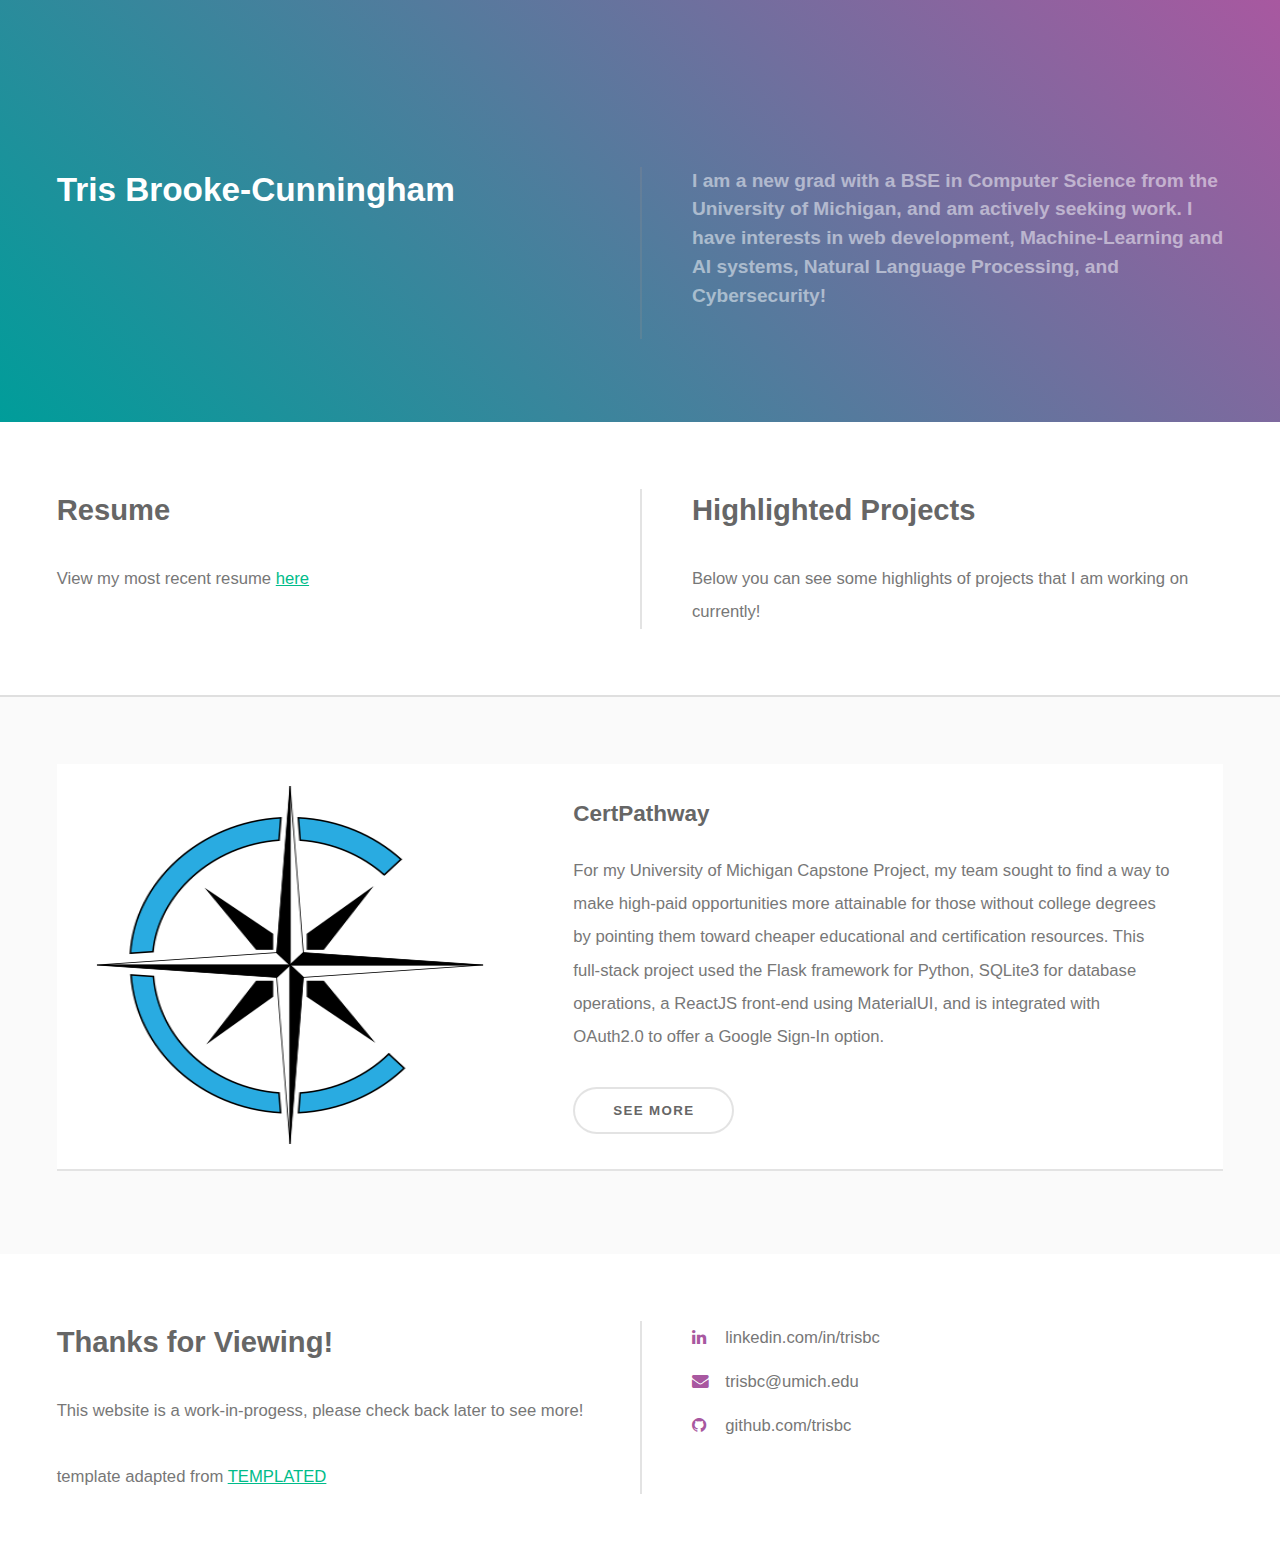
==== index.html @ d35f0a79 "CertPathway.html formatting" ====
<!DOCTYPE HTML>
<!--
	Prism by TEMPLATED
	templated.co @templatedco
	Released for free under the Creative Commons Attribution 3.0 license (templated.co/license)
--><html><head><title>Tris B-C</title><meta charset="utf-8"><meta name="robots" content="index, follow, max-image-preview:large, max-snippet:-1, max-video-preview:-1"><meta name="viewport" content="width=device-width, initial-scale=1"><!--[if lte IE 8]><script src="assets/js/ie/html5shiv.js"></script><![endif]--><link rel="stylesheet" href="assets/css/main.css"><!--[if lte IE 9]><link rel="stylesheet" href="assets/css/ie9.css" /><![endif]--></head><body>

		<!-- Banner -->
			<section id="banner">
				<div class="inner split">
					<section>
						<h2>Tris Brooke-Cunningham</h2>
					</section>
					<section>
						<p>
							I am a new grad with a BSE in Computer Science from the University of Michigan, and am actively seeking work. 
							I have interests in web development, Machine-Learning and AI systems, Natural Language Processing, and Cybersecurity!
						</p>
					</section>
				</div>
			</section><!-- One --><section id="one" class="wrapper">
				<div class="inner split">
					<section>
						<h2>Resume</h2>
						<p>
							View my most recent resume <a href="resume_trisbc.pdf" target="_blank">here</a> 
						</p>

					</section>
					<section>
						<h2>Highlighted Projects</h2>
						<p>
							Below you can see some highlights of projects that I am working on currently!
						</p>
					</section>
				</div>
			</section><section id="two" class="wrapper style2 alt"><div class="inner">
					<div class="spotlight">
						<div class="image">
							<img src="images/certpath_logo.png" alt="" width="432" height="360"></div>
						<div class="content">
							<h3>CertPathway</h3>
							<p>
								For my University of Michigan Capstone Project, my team sought to find a way to make high-paid opportunities more attainable 
								for those without college degrees by pointing them toward cheaper educational and certification resources. This full-stack project 
								used the Flask framework for Python, SQLite3 for database operations, a ReactJS front-end using MaterialUI, and is integrated with 
								OAuth2.0 to offer a Google Sign-In option. 
							</p>
							<ul class="actions"><li><a href="/CertPathway.html" class="button alt">See More</a></li>
							</ul></div>
					</div>
					<!--
					<div class="spotlight">
						<div class="image">
							<img src="images/pic02.jpg" alt="" width="432" height="360"></div>
						<div class="content">
							<h3>Magna consequat felis</h3>
							<p>Lorem ipsum nisl sed cursus magna et amet veroeros. Sed phasellus malesuada quis orci. Pellentesque eget consequat.</p>
							<ul class="actions"><li><a href="#" class="button alt">Details</a></li>
							</ul></div>
					</div>
					<div class="spotlight">
						<div class="image">
							<img src="images/pic03.jpg" alt="" width="432" height="360"></div>
						<div class="content">
							<h3>Vitae placerat adipiscing</h3>
							<p>Lorem ipsum nisl sed cursus magna et amet veroeros. Sed phasellus malesuada quis orci. Pellentesque eget consequat.</p>
							<ul class="actions"><li><a href="#" class="button alt">Details</a></li>
							</ul></div>
					</div>
					<ul class="actions special"><li><a href="#" class="button alt">See Project Gallery (WIP)</a></li>
					</ul></div>
					-->
			</section><!-- Contact --><section id="contact" class="wrapper"><div class="inner split">
					<section><h2>Thanks for Viewing!</h2>
						<p>This website is a work-in-progess, please check back later to see more!</p>
						<p>template adapted from <a href="https://templated.co/">TEMPLATED</a></p>
					</section><section><ul class="contact">
							<li class="fa-linkedin"><a href="https://www.linkedin.com/in/trisbc" target="_blank">linkedin.com/in/trisbc</a></li>
							<li class="fa-envelope"><a href="mailto:trisbc@umich.edu">trisbc@umich.edu</a></li>
							<li class="fa-github"><a href="https://www.github.com/trisbc" target="_blank">github.com/trisbc</a></li>

						</ul></section></div>
		</div>

		<!-- Scripts -->
			<script src="assets/js/jquery.min.js"></script><script src="assets/js/skel.min.js"></script><script src="assets/js/util.js"></script><!--[if lte IE 8]><script src="assets/js/ie/respond.min.js"></script><![endif]--><script src="assets/js/main.js"></script></body></html>
---- assets/css/main.css ----
@import url(font-awesome.min.css);

/*
	Prism by TEMPLATED
	templated.co @templatedco
	Released for free under the Creative Commons Attribution 3.0 license (templated.co/license)
*/

/* Reset */

	html, body, div, span, applet, object, iframe, h1, h2, h3, h4, h5, h6, p, blockquote, pre, a, abbr, acronym, address, big, cite, code, del, dfn, em, img, ins, kbd, q, s, samp, small, strike, strong, sub, sup, tt, var, b, u, i, center, dl, dt, dd, ol, ul, li, fieldset, form, label, legend, table, caption, tbody, tfoot, thead, tr, th, td, article, aside, canvas, details, embed, figure, figcaption, footer, header, hgroup, menu, nav, output, ruby, section, summary, time, mark, audio, video {
		margin: 0;
		padding: 0;
		border: 0;
		font-size: 100%;
		font: inherit;
		vertical-align: baseline;
	}
.image.fit img {
	width: 100%;
	height: auto;
}
	article, aside, details, figcaption, figure, footer, header, hgroup, menu, nav, section {
		display: block;
	}

	body {
		line-height: 1;
	}

	ol, ul {
		list-style: none;
	}

	blockquote, q {
		quotes: none;
	}

	blockquote:before, blockquote:after, q:before, q:after {
		content: '';
		content: none;
	}

	table {
		border-collapse: collapse;
		border-spacing: 0;
	}

	body {
		-webkit-text-size-adjust: none;
	}

/* Box Model */

	*, *:before, *:after {
		-moz-box-sizing: border-box;
		-webkit-box-sizing: border-box;
		box-sizing: border-box;
	}

/* Grid */

	.row {
		border-bottom: solid 1px transparent;
		-moz-box-sizing: border-box;
		-webkit-box-sizing: border-box;
		box-sizing: border-box;
	}

	.row > * {
		float: left;
		-moz-box-sizing: border-box;
		-webkit-box-sizing: border-box;
		box-sizing: border-box;
	}

	.row:after, .row:before {
		content: '';
		display: block;
		clear: both;
		height: 0;
	}

	.row.uniform > * > :first-child {
		margin-top: 0;
	}

	.row.uniform > * > :last-child {
		margin-bottom: 0;
	}

	.row.\30 \25 > * {
		padding: 0 0 0 0em;
	}

	.row.\30 \25 {
		margin: 0 0 -1px 0em;
	}

	.row.uniform.\30 \25 > * {
		padding: 0em 0 0 0em;
	}

	.row.uniform.\30 \25 {
		margin: 0em 0 -1px 0em;
	}

	.row > * {
		padding: 0 0 0 2em;
	}

	.row {
		margin: 0 0 -1px -2em;
	}

	.row.uniform > * {
		padding: 2em 0 0 2em;
	}

	.row.uniform {
		margin: -2em 0 -1px -2em;
	}

	.row.\32 00\25 > * {
		padding: 0 0 0 4em;
	}

	.row.\32 00\25 {
		margin: 0 0 -1px -4em;
	}

	.row.uniform.\32 00\25 > * {
		padding: 4em 0 0 4em;
	}

	.row.uniform.\32 00\25 {
		margin: -4em 0 -1px -4em;
	}

	.row.\31 50\25 > * {
		padding: 0 0 0 3em;
	}

	.row.\31 50\25 {
		margin: 0 0 -1px -3em;
	}

	.row.uniform.\31 50\25 > * {
		padding: 3em 0 0 3em;
	}

	.row.uniform.\31 50\25 {
		margin: -3em 0 -1px -3em;
	}

	.row.\35 0\25 > * {
		padding: 0 0 0 1em;
	}

	.row.\35 0\25 {
		margin: 0 0 -1px -1em;
	}

	.row.uniform.\35 0\25 > * {
		padding: 1em 0 0 1em;
	}

	.row.uniform.\35 0\25 {
		margin: -1em 0 -1px -1em;
	}

	.row.\32 5\25 > * {
		padding: 0 0 0 0.5em;
	}

	.row.\32 5\25 {
		margin: 0 0 -1px -0.5em;
	}

	.row.uniform.\32 5\25 > * {
		padding: 0.5em 0 0 0.5em;
	}

	.row.uniform.\32 5\25 {
		margin: -0.5em 0 -1px -0.5em;
	}

	.\31 2u, .\31 2u\24 {
		width: 100%;
		clear: none;
		margin-left: 0;
	}

	.\31 1u, .\31 1u\24 {
		width: 91.6666666667%;
		clear: none;
		margin-left: 0;
	}

	.\31 0u, .\31 0u\24 {
		width: 83.3333333333%;
		clear: none;
		margin-left: 0;
	}

	.\39 u, .\39 u\24 {
		width: 75%;
		clear: none;
		margin-left: 0;
	}

	.\38 u, .\38 u\24 {
		width: 66.6666666667%;
		clear: none;
		margin-left: 0;
	}

	.\37 u, .\37 u\24 {
		width: 58.3333333333%;
		clear: none;
		margin-left: 0;
	}

	.\36 u, .\36 u\24 {
		width: 50%;
		clear: none;
		margin-left: 0;
	}

	.\35 u, .\35 u\24 {
		width: 41.6666666667%;
		clear: none;
		margin-left: 0;
	}

	.\34 u, .\34 u\24 {
		width: 33.3333333333%;
		clear: none;
		margin-left: 0;
	}

	.\33 u, .\33 u\24 {
		width: 25%;
		clear: none;
		margin-left: 0;
	}

	.\32 u, .\32 u\24 {
		width: 16.6666666667%;
		clear: none;
		margin-left: 0;
	}

	.\31 u, .\31 u\24 {
		width: 8.3333333333%;
		clear: none;
		margin-left: 0;
	}

	.\31 2u\24 + *,
	.\31 1u\24 + *,
	.\31 0u\24 + *,
	.\39 u\24 + *,
	.\38 u\24 + *,
	.\37 u\24 + *,
	.\36 u\24 + *,
	.\35 u\24 + *,
	.\34 u\24 + *,
	.\33 u\24 + *,
	.\32 u\24 + *,
	.\31 u\24 + * {
		clear: left;
	}

	.\-11u {
		margin-left: 91.66667%;
	}

	.\-10u {
		margin-left: 83.33333%;
	}

	.\-9u {
		margin-left: 75%;
	}

	.\-8u {
		margin-left: 66.66667%;
	}

	.\-7u {
		margin-left: 58.33333%;
	}

	.\-6u {
		margin-left: 50%;
	}

	.\-5u {
		margin-left: 41.66667%;
	}

	.\-4u {
		margin-left: 33.33333%;
	}

	.\-3u {
		margin-left: 25%;
	}

	.\-2u {
		margin-left: 16.66667%;
	}

	.\-1u {
		margin-left: 8.33333%;
	}

	@media screen and (max-width: 1680px) {

		.row > * {
			padding: 0 0 0 2em;
		}

		.row {
			margin: 0 0 -1px -2em;
		}

		.row.uniform > * {
			padding: 2em 0 0 2em;
		}

		.row.uniform {
			margin: -2em 0 -1px -2em;
		}

		.row.\32 00\25 > * {
			padding: 0 0 0 4em;
		}

		.row.\32 00\25 {
			margin: 0 0 -1px -4em;
		}

		.row.uniform.\32 00\25 > * {
			padding: 4em 0 0 4em;
		}

		.row.uniform.\32 00\25 {
			margin: -4em 0 -1px -4em;
		}

		.row.\31 50\25 > * {
			padding: 0 0 0 3em;
		}

		.row.\31 50\25 {
			margin: 0 0 -1px -3em;
		}

		.row.uniform.\31 50\25 > * {
			padding: 3em 0 0 3em;
		}

		.row.uniform.\31 50\25 {
			margin: -3em 0 -1px -3em;
		}

		.row.\35 0\25 > * {
			padding: 0 0 0 1em;
		}

		.row.\35 0\25 {
			margin: 0 0 -1px -1em;
		}

		.row.uniform.\35 0\25 > * {
			padding: 1em 0 0 1em;
		}

		.row.uniform.\35 0\25 {
			margin: -1em 0 -1px -1em;
		}

		.row.\32 5\25 > * {
			padding: 0 0 0 0.5em;
		}

		.row.\32 5\25 {
			margin: 0 0 -1px -0.5em;
		}

		.row.uniform.\32 5\25 > * {
			padding: 0.5em 0 0 0.5em;
		}

		.row.uniform.\32 5\25 {
			margin: -0.5em 0 -1px -0.5em;
		}

		.\31 2u\28xlarge\29, .\31 2u\24\28xlarge\29 {
			width: 100%;
			clear: none;
			margin-left: 0;
		}

		.\31 1u\28xlarge\29, .\31 1u\24\28xlarge\29 {
			width: 91.6666666667%;
			clear: none;
			margin-left: 0;
		}

		.\31 0u\28xlarge\29, .\31 0u\24\28xlarge\29 {
			width: 83.3333333333%;
			clear: none;
			margin-left: 0;
		}

		.\39 u\28xlarge\29, .\39 u\24\28xlarge\29 {
			width: 75%;
			clear: none;
			margin-left: 0;
		}

		.\38 u\28xlarge\29, .\38 u\24\28xlarge\29 {
			width: 66.6666666667%;
			clear: none;
			margin-left: 0;
		}

		.\37 u\28xlarge\29, .\37 u\24\28xlarge\29 {
			width: 58.3333333333%;
			clear: none;
			margin-left: 0;
		}

		.\36 u\28xlarge\29, .\36 u\24\28xlarge\29 {
			width: 50%;
			clear: none;
			margin-left: 0;
		}

		.\35 u\28xlarge\29, .\35 u\24\28xlarge\29 {
			width: 41.6666666667%;
			clear: none;
			margin-left: 0;
		}

		.\34 u\28xlarge\29, .\34 u\24\28xlarge\29 {
			width: 33.3333333333%;
			clear: none;
			margin-left: 0;
		}

		.\33 u\28xlarge\29, .\33 u\24\28xlarge\29 {
			width: 25%;
			clear: none;
			margin-left: 0;
		}

		.\32 u\28xlarge\29, .\32 u\24\28xlarge\29 {
			width: 16.6666666667%;
			clear: none;
			margin-left: 0;
		}

		.\31 u\28xlarge\29, .\31 u\24\28xlarge\29 {
			width: 8.3333333333%;
			clear: none;
			margin-left: 0;
		}

		.\31 2u\24\28xlarge\29 + *,
		.\31 1u\24\28xlarge\29 + *,
		.\31 0u\24\28xlarge\29 + *,
		.\39 u\24\28xlarge\29 + *,
		.\38 u\24\28xlarge\29 + *,
		.\37 u\24\28xlarge\29 + *,
		.\36 u\24\28xlarge\29 + *,
		.\35 u\24\28xlarge\29 + *,
		.\34 u\24\28xlarge\29 + *,
		.\33 u\24\28xlarge\29 + *,
		.\32 u\24\28xlarge\29 + *,
		.\31 u\24\28xlarge\29 + * {
			clear: left;
		}

		.\-11u\28xlarge\29 {
			margin-left: 91.66667%;
		}

		.\-10u\28xlarge\29 {
			margin-left: 83.33333%;
		}

		.\-9u\28xlarge\29 {
			margin-left: 75%;
		}

		.\-8u\28xlarge\29 {
			margin-left: 66.66667%;
		}

		.\-7u\28xlarge\29 {
			margin-left: 58.33333%;
		}

		.\-6u\28xlarge\29 {
			margin-left: 50%;
		}

		.\-5u\28xlarge\29 {
			margin-left: 41.66667%;
		}

		.\-4u\28xlarge\29 {
			margin-left: 33.33333%;
		}

		.\-3u\28xlarge\29 {
			margin-left: 25%;
		}

		.\-2u\28xlarge\29 {
			margin-left: 16.66667%;
		}

		.\-1u\28xlarge\29 {
			margin-left: 8.33333%;
		}

	}

	@media screen and (max-width: 1366px) {

		.row > * {
			padding: 0 0 0 1.5em;
		}

		.row {
			margin: 0 0 -1px -1.5em;
		}

		.row.uniform > * {
			padding: 1.5em 0 0 1.5em;
		}

		.row.uniform {
			margin: -1.5em 0 -1px -1.5em;
		}

		.row.\32 00\25 > * {
			padding: 0 0 0 3em;
		}

		.row.\32 00\25 {
			margin: 0 0 -1px -3em;
		}

		.row.uniform.\32 00\25 > * {
			padding: 3em 0 0 3em;
		}

		.row.uniform.\32 00\25 {
			margin: -3em 0 -1px -3em;
		}

		.row.\31 50\25 > * {
			padding: 0 0 0 2.25em;
		}

		.row.\31 50\25 {
			margin: 0 0 -1px -2.25em;
		}

		.row.uniform.\31 50\25 > * {
			padding: 2.25em 0 0 2.25em;
		}

		.row.uniform.\31 50\25 {
			margin: -2.25em 0 -1px -2.25em;
		}

		.row.\35 0\25 > * {
			padding: 0 0 0 0.75em;
		}

		.row.\35 0\25 {
			margin: 0 0 -1px -0.75em;
		}

		.row.uniform.\35 0\25 > * {
			padding: 0.75em 0 0 0.75em;
		}

		.row.uniform.\35 0\25 {
			margin: -0.75em 0 -1px -0.75em;
		}

		.row.\32 5\25 > * {
			padding: 0 0 0 0.375em;
		}

		.row.\32 5\25 {
			margin: 0 0 -1px -0.375em;
		}

		.row.uniform.\32 5\25 > * {
			padding: 0.375em 0 0 0.375em;
		}

		.row.uniform.\32 5\25 {
			margin: -0.375em 0 -1px -0.375em;
		}

		.\31 2u\28large\29, .\31 2u\24\28large\29 {
			width: 100%;
			clear: none;
			margin-left: 0;
		}

		.\31 1u\28large\29, .\31 1u\24\28large\29 {
			width: 91.6666666667%;
			clear: none;
			margin-left: 0;
		}

		.\31 0u\28large\29, .\31 0u\24\28large\29 {
			width: 83.3333333333%;
			clear: none;
			margin-left: 0;
		}

		.\39 u\28large\29, .\39 u\24\28large\29 {
			width: 75%;
			clear: none;
			margin-left: 0;
		}

		.\38 u\28large\29, .\38 u\24\28large\29 {
			width: 66.6666666667%;
			clear: none;
			margin-left: 0;
		}

		.\37 u\28large\29, .\37 u\24\28large\29 {
			width: 58.3333333333%;
			clear: none;
			margin-left: 0;
		}

		.\36 u\28large\29, .\36 u\24\28large\29 {
			width: 50%;
			clear: none;
			margin-left: 0;
		}

		.\35 u\28large\29, .\35 u\24\28large\29 {
			width: 41.6666666667%;
			clear: none;
			margin-left: 0;
		}

		.\34 u\28large\29, .\34 u\24\28large\29 {
			width: 33.3333333333%;
			clear: none;
			margin-left: 0;
		}

		.\33 u\28large\29, .\33 u\24\28large\29 {
			width: 25%;
			clear: none;
			margin-left: 0;
		}

		.\32 u\28large\29, .\32 u\24\28large\29 {
			width: 16.6666666667%;
			clear: none;
			margin-left: 0;
		}

		.\31 u\28large\29, .\31 u\24\28large\29 {
			width: 8.3333333333%;
			clear: none;
			margin-left: 0;
		}

		.\31 2u\24\28large\29 + *,
		.\31 1u\24\28large\29 + *,
		.\31 0u\24\28large\29 + *,
		.\39 u\24\28large\29 + *,
		.\38 u\24\28large\29 + *,
		.\37 u\24\28large\29 + *,
		.\36 u\24\28large\29 + *,
		.\35 u\24\28large\29 + *,
		.\34 u\24\28large\29 + *,
		.\33 u\24\28large\29 + *,
		.\32 u\24\28large\29 + *,
		.\31 u\24\28large\29 + * {
			clear: left;
		}

		.\-11u\28large\29 {
			margin-left: 91.66667%;
		}

		.\-10u\28large\29 {
			margin-left: 83.33333%;
		}

		.\-9u\28large\29 {
			margin-left: 75%;
		}

		.\-8u\28large\29 {
			margin-left: 66.66667%;
		}

		.\-7u\28large\29 {
			margin-left: 58.33333%;
		}

		.\-6u\28large\29 {
			margin-left: 50%;
		}

		.\-5u\28large\29 {
			margin-left: 41.66667%;
		}

		.\-4u\28large\29 {
			margin-left: 33.33333%;
		}

		.\-3u\28large\29 {
			margin-left: 25%;
		}

		.\-2u\28large\29 {
			margin-left: 16.66667%;
		}

		.\-1u\28large\29 {
			margin-left: 8.33333%;
		}

	}

	@media screen and (max-width: 980px) {

		.row > * {
			padding: 0 0 0 1.5em;
		}

		.row {
			margin: 0 0 -1px -1.5em;
		}

		.row.uniform > * {
			padding: 1.5em 0 0 1.5em;
		}

		.row.uniform {
			margin: -1.5em 0 -1px -1.5em;
		}

		.row.\32 00\25 > * {
			padding: 0 0 0 3em;
		}

		.row.\32 00\25 {
			margin: 0 0 -1px -3em;
		}

		.row.uniform.\32 00\25 > * {
			padding: 3em 0 0 3em;
		}

		.row.uniform.\32 00\25 {
			margin: -3em 0 -1px -3em;
		}

		.row.\31 50\25 > * {
			padding: 0 0 0 2.25em;
		}

		.row.\31 50\25 {
			margin: 0 0 -1px -2.25em;
		}

		.row.uniform.\31 50\25 > * {
			padding: 2.25em 0 0 2.25em;
		}

		.row.uniform.\31 50\25 {
			margin: -2.25em 0 -1px -2.25em;
		}

		.row.\35 0\25 > * {
			padding: 0 0 0 0.75em;
		}

		.row.\35 0\25 {
			margin: 0 0 -1px -0.75em;
		}

		.row.uniform.\35 0\25 > * {
			padding: 0.75em 0 0 0.75em;
		}

		.row.uniform.\35 0\25 {
			margin: -0.75em 0 -1px -0.75em;
		}

		.row.\32 5\25 > * {
			padding: 0 0 0 0.375em;
		}

		.row.\32 5\25 {
			margin: 0 0 -1px -0.375em;
		}

		.row.uniform.\32 5\25 > * {
			padding: 0.375em 0 0 0.375em;
		}

		.row.uniform.\32 5\25 {
			margin: -0.375em 0 -1px -0.375em;
		}

		.\31 2u\28medium\29, .\31 2u\24\28medium\29 {
			width: 100%;
			clear: none;
			margin-left: 0;
		}

		.\31 1u\28medium\29, .\31 1u\24\28medium\29 {
			width: 91.6666666667%;
			clear: none;
			margin-left: 0;
		}

		.\31 0u\28medium\29, .\31 0u\24\28medium\29 {
			width: 83.3333333333%;
			clear: none;
			margin-left: 0;
		}

		.\39 u\28medium\29, .\39 u\24\28medium\29 {
			width: 75%;
			clear: none;
			margin-left: 0;
		}

		.\38 u\28medium\29, .\38 u\24\28medium\29 {
			width: 66.6666666667%;
			clear: none;
			margin-left: 0;
		}

		.\37 u\28medium\29, .\37 u\24\28medium\29 {
			width: 58.3333333333%;
			clear: none;
			margin-left: 0;
		}

		.\36 u\28medium\29, .\36 u\24\28medium\29 {
			width: 50%;
			clear: none;
			margin-left: 0;
		}

		.\35 u\28medium\29, .\35 u\24\28medium\29 {
			width: 41.6666666667%;
			clear: none;
			margin-left: 0;
		}

		.\34 u\28medium\29, .\34 u\24\28medium\29 {
			width: 33.3333333333%;
			clear: none;
			margin-left: 0;
		}

		.\33 u\28medium\29, .\33 u\24\28medium\29 {
			width: 25%;
			clear: none;
			margin-left: 0;
		}

		.\32 u\28medium\29, .\32 u\24\28medium\29 {
			width: 16.6666666667%;
			clear: none;
			margin-left: 0;
		}

		.\31 u\28medium\29, .\31 u\24\28medium\29 {
			width: 8.3333333333%;
			clear: none;
			margin-left: 0;
		}

		.\31 2u\24\28medium\29 + *,
		.\31 1u\24\28medium\29 + *,
		.\31 0u\24\28medium\29 + *,
		.\39 u\24\28medium\29 + *,
		.\38 u\24\28medium\29 + *,
		.\37 u\24\28medium\29 + *,
		.\36 u\24\28medium\29 + *,
		.\35 u\24\28medium\29 + *,
		.\34 u\24\28medium\29 + *,
		.\33 u\24\28medium\29 + *,
		.\32 u\24\28medium\29 + *,
		.\31 u\24\28medium\29 + * {
			clear: left;
		}

		.\-11u\28medium\29 {
			margin-left: 91.66667%;
		}

		.\-10u\28medium\29 {
			margin-left: 83.33333%;
		}

		.\-9u\28medium\29 {
			margin-left: 75%;
		}

		.\-8u\28medium\29 {
			margin-left: 66.66667%;
		}

		.\-7u\28medium\29 {
			margin-left: 58.33333%;
		}

		.\-6u\28medium\29 {
			margin-left: 50%;
		}

		.\-5u\28medium\29 {
			margin-left: 41.66667%;
		}

		.\-4u\28medium\29 {
			margin-left: 33.33333%;
		}

		.\-3u\28medium\29 {
			margin-left: 25%;
		}

		.\-2u\28medium\29 {
			margin-left: 16.66667%;
		}

		.\-1u\28medium\29 {
			margin-left: 8.33333%;
		}

	}

	@media screen and (max-width: 736px) {

		.row > * {
			padding: 0 0 0 1.25em;
		}

		.row {
			margin: 0 0 -1px -1.25em;
		}

		.row.uniform > * {
			padding: 1.25em 0 0 1.25em;
		}

		.row.uniform {
			margin: -1.25em 0 -1px -1.25em;
		}

		.row.\32 00\25 > * {
			padding: 0 0 0 2.5em;
		}

		.row.\32 00\25 {
			margin: 0 0 -1px -2.5em;
		}

		.row.uniform.\32 00\25 > * {
			padding: 2.5em 0 0 2.5em;
		}

		.row.uniform.\32 00\25 {
			margin: -2.5em 0 -1px -2.5em;
		}

		.row.\31 50\25 > * {
			padding: 0 0 0 1.875em;
		}

		.row.\31 50\25 {
			margin: 0 0 -1px -1.875em;
		}

		.row.uniform.\31 50\25 > * {
			padding: 1.875em 0 0 1.875em;
		}

		.row.uniform.\31 50\25 {
			margin: -1.875em 0 -1px -1.875em;
		}

		.row.\35 0\25 > * {
			padding: 0 0 0 0.625em;
		}

		.row.\35 0\25 {
			margin: 0 0 -1px -0.625em;
		}

		.row.uniform.\35 0\25 > * {
			padding: 0.625em 0 0 0.625em;
		}

		.row.uniform.\35 0\25 {
			margin: -0.625em 0 -1px -0.625em;
		}

		.row.\32 5\25 > * {
			padding: 0 0 0 0.3125em;
		}

		.row.\32 5\25 {
			margin: 0 0 -1px -0.3125em;
		}

		.row.uniform.\32 5\25 > * {
			padding: 0.3125em 0 0 0.3125em;
		}

		.row.uniform.\32 5\25 {
			margin: -0.3125em 0 -1px -0.3125em;
		}

		.\31 2u\28small\29, .\31 2u\24\28small\29 {
			width: 100%;
			clear: none;
			margin-left: 0;
		}

		.\31 1u\28small\29, .\31 1u\24\28small\29 {
			width: 91.6666666667%;
			clear: none;
			margin-left: 0;
		}

		.\31 0u\28small\29, .\31 0u\24\28small\29 {
			width: 83.3333333333%;
			clear: none;
			margin-left: 0;
		}

		.\39 u\28small\29, .\39 u\24\28small\29 {
			width: 75%;
			clear: none;
			margin-left: 0;
		}

		.\38 u\28small\29, .\38 u\24\28small\29 {
			width: 66.6666666667%;
			clear: none;
			margin-left: 0;
		}

		.\37 u\28small\29, .\37 u\24\28small\29 {
			width: 58.3333333333%;
			clear: none;
			margin-left: 0;
		}

		.\36 u\28small\29, .\36 u\24\28small\29 {
			width: 50%;
			clear: none;
			margin-left: 0;
		}

		.\35 u\28small\29, .\35 u\24\28small\29 {
			width: 41.6666666667%;
			clear: none;
			margin-left: 0;
		}

		.\34 u\28small\29, .\34 u\24\28small\29 {
			width: 33.3333333333%;
			clear: none;
			margin-left: 0;
		}

		.\33 u\28small\29, .\33 u\24\28small\29 {
			width: 25%;
			clear: none;
			margin-left: 0;
		}

		.\32 u\28small\29, .\32 u\24\28small\29 {
			width: 16.6666666667%;
			clear: none;
			margin-left: 0;
		}

		.\31 u\28small\29, .\31 u\24\28small\29 {
			width: 8.3333333333%;
			clear: none;
			margin-left: 0;
		}

		.\31 2u\24\28small\29 + *,
		.\31 1u\24\28small\29 + *,
		.\31 0u\24\28small\29 + *,
		.\39 u\24\28small\29 + *,
		.\38 u\24\28small\29 + *,
		.\37 u\24\28small\29 + *,
		.\36 u\24\28small\29 + *,
		.\35 u\24\28small\29 + *,
		.\34 u\24\28small\29 + *,
		.\33 u\24\28small\29 + *,
		.\32 u\24\28small\29 + *,
		.\31 u\24\28small\29 + * {
			clear: left;
		}

		.\-11u\28small\29 {
			margin-left: 91.66667%;
		}

		.\-10u\28small\29 {
			margin-left: 83.33333%;
		}

		.\-9u\28small\29 {
			margin-left: 75%;
		}

		.\-8u\28small\29 {
			margin-left: 66.66667%;
		}

		.\-7u\28small\29 {
			margin-left: 58.33333%;
		}

		.\-6u\28small\29 {
			margin-left: 50%;
		}

		.\-5u\28small\29 {
			margin-left: 41.66667%;
		}

		.\-4u\28small\29 {
			margin-left: 33.33333%;
		}

		.\-3u\28small\29 {
			margin-left: 25%;
		}

		.\-2u\28small\29 {
			margin-left: 16.66667%;
		}

		.\-1u\28small\29 {
			margin-left: 8.33333%;
		}

	}

	@media screen and (max-width: 480px) {

		.row > * {
			padding: 0 0 0 1.25em;
		}

		.row {
			margin: 0 0 -1px -1.25em;
		}

		.row.uniform > * {
			padding: 1.25em 0 0 1.25em;
		}

		.row.uniform {
			margin: -1.25em 0 -1px -1.25em;
		}

		.row.\32 00\25 > * {
			padding: 0 0 0 2.5em;
		}

		.row.\32 00\25 {
			margin: 0 0 -1px -2.5em;
		}

		.row.uniform.\32 00\25 > * {
			padding: 2.5em 0 0 2.5em;
		}

		.row.uniform.\32 00\25 {
			margin: -2.5em 0 -1px -2.5em;
		}

		.row.\31 50\25 > * {
			padding: 0 0 0 1.875em;
		}

		.row.\31 50\25 {
			margin: 0 0 -1px -1.875em;
		}

		.row.uniform.\31 50\25 > * {
			padding: 1.875em 0 0 1.875em;
		}

		.row.uniform.\31 50\25 {
			margin: -1.875em 0 -1px -1.875em;
		}

		.row.\35 0\25 > * {
			padding: 0 0 0 0.625em;
		}

		.row.\35 0\25 {
			margin: 0 0 -1px -0.625em;
		}

		.row.uniform.\35 0\25 > * {
			padding: 0.625em 0 0 0.625em;
		}

		.row.uniform.\35 0\25 {
			margin: -0.625em 0 -1px -0.625em;
		}

		.row.\32 5\25 > * {
			padding: 0 0 0 0.3125em;
		}

		.row.\32 5\25 {
			margin: 0 0 -1px -0.3125em;
		}

		.row.uniform.\32 5\25 > * {
			padding: 0.3125em 0 0 0.3125em;
		}

		.row.uniform.\32 5\25 {
			margin: -0.3125em 0 -1px -0.3125em;
		}

		.\31 2u\28xsmall\29, .\31 2u\24\28xsmall\29 {
			width: 100%;
			clear: none;
			margin-left: 0;
		}

		.\31 1u\28xsmall\29, .\31 1u\24\28xsmall\29 {
			width: 91.6666666667%;
			clear: none;
			margin-left: 0;
		}

		.\31 0u\28xsmall\29, .\31 0u\24\28xsmall\29 {
			width: 83.3333333333%;
			clear: none;
			margin-left: 0;
		}

		.\39 u\28xsmall\29, .\39 u\24\28xsmall\29 {
			width: 75%;
			clear: none;
			margin-left: 0;
		}

		.\38 u\28xsmall\29, .\38 u\24\28xsmall\29 {
			width: 66.6666666667%;
			clear: none;
			margin-left: 0;
		}

		.\37 u\28xsmall\29, .\37 u\24\28xsmall\29 {
			width: 58.3333333333%;
			clear: none;
			margin-left: 0;
		}

		.\36 u\28xsmall\29, .\36 u\24\28xsmall\29 {
			width: 50%;
			clear: none;
			margin-left: 0;
		}

		.\35 u\28xsmall\29, .\35 u\24\28xsmall\29 {
			width: 41.6666666667%;
			clear: none;
			margin-left: 0;
		}

		.\34 u\28xsmall\29, .\34 u\24\28xsmall\29 {
			width: 33.3333333333%;
			clear: none;
			margin-left: 0;
		}

		.\33 u\28xsmall\29, .\33 u\24\28xsmall\29 {
			width: 25%;
			clear: none;
			margin-left: 0;
		}

		.\32 u\28xsmall\29, .\32 u\24\28xsmall\29 {
			width: 16.6666666667%;
			clear: none;
			margin-left: 0;
		}

		.\31 u\28xsmall\29, .\31 u\24\28xsmall\29 {
			width: 8.3333333333%;
			clear: none;
			margin-left: 0;
		}

		.\31 2u\24\28xsmall\29 + *,
		.\31 1u\24\28xsmall\29 + *,
		.\31 0u\24\28xsmall\29 + *,
		.\39 u\24\28xsmall\29 + *,
		.\38 u\24\28xsmall\29 + *,
		.\37 u\24\28xsmall\29 + *,
		.\36 u\24\28xsmall\29 + *,
		.\35 u\24\28xsmall\29 + *,
		.\34 u\24\28xsmall\29 + *,
		.\33 u\24\28xsmall\29 + *,
		.\32 u\24\28xsmall\29 + *,
		.\31 u\24\28xsmall\29 + * {
			clear: left;
		}

		.\-11u\28xsmall\29 {
			margin-left: 91.66667%;
		}

		.\-10u\28xsmall\29 {
			margin-left: 83.33333%;
		}

		.\-9u\28xsmall\29 {
			margin-left: 75%;
		}

		.\-8u\28xsmall\29 {
			margin-left: 66.66667%;
		}

		.\-7u\28xsmall\29 {
			margin-left: 58.33333%;
		}

		.\-6u\28xsmall\29 {
			margin-left: 50%;
		}

		.\-5u\28xsmall\29 {
			margin-left: 41.66667%;
		}

		.\-4u\28xsmall\29 {
			margin-left: 33.33333%;
		}

		.\-3u\28xsmall\29 {
			margin-left: 25%;
		}

		.\-2u\28xsmall\29 {
			margin-left: 16.66667%;
		}

		.\-1u\28xsmall\29 {
			margin-left: 8.33333%;
		}

	}

/* Basic */

	@-ms-viewport {
		width: device-width;
	}

	body {
		-ms-overflow-style: scrollbar;
	}

	@media screen and (max-width: 480px) {

		html, body {
			min-width: 320px;
		}

	}

	body {
		background: #fff;
	}

		body.is-loading *, body.is-loading *:before, body.is-loading *:after {
			-moz-animation: none !important;
			-webkit-animation: none !important;
			-ms-animation: none !important;
			animation: none !important;
			-moz-transition: none !important;
			-webkit-transition: none !important;
			-ms-transition: none !important;
			transition: none !important;
		}

/* Type */

	body {
		background-color: #fff;
		color: #777;
	}

	body, input, select, textarea {
		font-family: Arial, Helvetica, sans-serif;
		font-size: 13pt;
		font-weight: normal;
		line-height: 2;
	}

		@media screen and (max-width: 1680px) {

			body, input, select, textarea {
				font-size: 13.5pt;
			}

		}

		@media screen and (max-width: 1366px) {

			body, input, select, textarea {
				font-size: 12.5pt;
			}

		}

		@media screen and (max-width: 980px) {

			body, input, select, textarea {
				font-size: 12pt;
			}

		}

		@media screen and (max-width: 736px) {

			body, input, select, textarea {
				font-size: 11.5pt;
			}

		}

		@media screen and (max-width: 480px) {

			body, input, select, textarea {
				font-size: 11.5pt;
			}

		}

	a {
		-moz-transition: color 0.2s ease;
		-webkit-transition: color 0.2s ease;
		-ms-transition: color 0.2s ease;
		transition: color 0.2s ease;
		text-decoration: underline;
	}

		a:hover {
			color: #00BC8A !important;
			text-decoration: none;
		}

	strong, b {
		font-weight: bold;
	}

	em, i {
		font-style: italic;
	}

	p {
		margin: 0 0 2em 0;
	}

	h1, h2, h3, h4, h5, h6 {
		font-weight: bold;
		line-height: 1.5;
		margin: 0 0 1em 0;
	}

		h1 a, h2 a, h3 a, h4 a, h5 a, h6 a {
			color: inherit;
			text-decoration: none;
		}

	h2 {
		font-size: 1.75em;
	}

	h3 {
		font-size: 1.35em;
	}

	h4 {
		font-size: 1.1em;
	}

	h5 {
		font-size: 0.9em;
	}

	h6 {
		font-size: 0.7em;
	}

	sub {
		font-size: 0.8em;
		position: relative;
		top: 0.5em;
	}

	sup {
		font-size: 0.8em;
		position: relative;
		top: -0.5em;
	}

	blockquote {
		border-left: solid 4px;
		font-style: italic;
		margin: 0 0 2em 0;
		padding: 0.5em 0 0.5em 2em;
	}

	code {
		border-radius: 0;
		border: solid 1px;
		font-family: "Courier New", monospace;
		font-size: 0.9em;
		margin: 0 0.25em;
		padding: 0.25em 0.65em;
	}

	pre {
		-webkit-overflow-scrolling: touch;
		font-family: "Courier New", monospace;
		font-size: 0.9em;
		margin: 0 0 2em 0;
	}

		pre code {
			display: block;
			line-height: 1.75;
			padding: 1em 1.5em;
			overflow-x: auto;
		}

	hr {
		border: 0;
		border-bottom: solid 1px;
		margin: 2em 0;
	}

		hr.major {
			margin: 3em 0;
		}

	.align-left {
		text-align: left;
	}

	.align-center {
		text-align: center;
	}

	.align-right {
		text-align: right;
	}

	input, select, textarea {
		color: #666;
	}

	a {
		color: #00BC8A;
	}

	strong, b {
		color: #666;
	}

	h1, h2, h3, h4, h5, h6 {
		color: #666;
	}

	blockquote {
		border-left-color: rgba(144, 144, 144, 0.25);
	}

	code {
		background: rgba(144, 144, 144, 0.075);
		border-color: rgba(144, 144, 144, 0.25);
	}

	hr {
		border-bottom-color: rgba(144, 144, 144, 0.25);
	}

/* Box */

	.box {
		border-radius: 0;
		border: solid 1px;
		margin-bottom: 2em;
		padding: 1.5em;
	}

		.box > :last-child,
		.box > :last-child > :last-child,
		.box > :last-child > :last-child > :last-child {
			margin-bottom: 0;
		}

		.box.alt {
			border: 0;
			border-radius: 0;
			padding: 0;
		}

	.box {
		border-color: rgba(144, 144, 144, 0.25);
	}

/* Button */

	input[type="submit"],
	input[type="reset"],
	input[type="button"],
	button,
	.button {
		-moz-appearance: none;
		-webkit-appearance: none;
		-ms-appearance: none;
		appearance: none;
		-moz-transition: background-color 0.2s ease-in-out, color 0.2s ease-in-out;
		-webkit-transition: background-color 0.2s ease-in-out, color 0.2s ease-in-out;
		-ms-transition: background-color 0.2s ease-in-out, color 0.2s ease-in-out;
		transition: background-color 0.2s ease-in-out, color 0.2s ease-in-out;
		border-radius: 2em;
		border: 0;
		cursor: pointer;
		display: inline-block;
		font-size: 0.8em;
		font-weight: bold;
		height: 3.5em;
		letter-spacing: 0.1em;
		line-height: 3.65em;
		padding: 0 3em;
		text-align: center;
		text-decoration: none;
		text-transform: uppercase;
		white-space: nowrap;
	}

		input[type="submit"].icon,
		input[type="reset"].icon,
		input[type="button"].icon,
		button.icon,
		.button.icon {
			padding-left: 1.35em;
		}

			input[type="submit"].icon:before,
			input[type="reset"].icon:before,
			input[type="button"].icon:before,
			button.icon:before,
			.button.icon:before {
				margin-right: 0.5em;
			}

		input[type="submit"].fit,
		input[type="reset"].fit,
		input[type="button"].fit,
		button.fit,
		.button.fit {
			display: block;
			margin: 0 0 1em 0;
			width: 100%;
		}

		input[type="submit"].small,
		input[type="reset"].small,
		input[type="button"].small,
		button.small,
		.button.small {
			font-size: 0.8em;
		}

		input[type="submit"].big,
		input[type="reset"].big,
		input[type="button"].big,
		button.big,
		.button.big {
			font-size: 1.35em;
		}

		input[type="submit"].disabled, input[type="submit"]:disabled,
		input[type="reset"].disabled,
		input[type="reset"]:disabled,
		input[type="button"].disabled,
		input[type="button"]:disabled,
		button.disabled,
		button:disabled,
		.button.disabled,
		.button:disabled {
			-moz-pointer-events: none;
			-webkit-pointer-events: none;
			-ms-pointer-events: none;
			pointer-events: none;
			opacity: 0.25;
		}

		@media screen and (max-width: 480px) {

			input[type="submit"],
			input[type="reset"],
			input[type="button"],
			button,
			.button {
				padding: 0;
			}

		}

	input[type="submit"],
	input[type="reset"],
	input[type="button"],
	button,
	.button {
		background-color: #fafafa;
		color: #666 !important;
	}

		input[type="submit"]:hover,
		input[type="reset"]:hover,
		input[type="button"]:hover,
		button:hover,
		.button:hover {
			background-color: white;
		}

		input[type="submit"]:active,
		input[type="reset"]:active,
		input[type="button"]:active,
		button:active,
		.button:active {
			background-color: #ededed;
		}

		input[type="submit"].alt,
		input[type="reset"].alt,
		input[type="button"].alt,
		button.alt,
		.button.alt {
			background-color: transparent;
			box-shadow: inset 0 0 0 2px rgba(144, 144, 144, 0.25);
			color: #666 !important;
		}

			input[type="submit"].alt:hover,
			input[type="reset"].alt:hover,
			input[type="button"].alt:hover,
			button.alt:hover,
			.button.alt:hover {
				background-color: rgba(144, 144, 144, 0.075);
			}

			input[type="submit"].alt:active,
			input[type="reset"].alt:active,
			input[type="button"].alt:active,
			button.alt:active,
			.button.alt:active {
				background-color: rgba(144, 144, 144, 0.2);
			}

			input[type="submit"].alt.icon:before,
			input[type="reset"].alt.icon:before,
			input[type="button"].alt.icon:before,
			button.alt.icon:before,
			.button.alt.icon:before {
				color: #bbb;
			}

		input[type="submit"].special,
		input[type="reset"].special,
		input[type="button"].special,
		button.special,
		.button.special {
			background-color: #00BC8A;
			color: #ffffff !important;
		}

			input[type="submit"].special:hover,
			input[type="reset"].special:hover,
			input[type="button"].special:hover,
			button.special:hover,
			.button.special:hover {
				background-color: #00d69d;
			}

			input[type="submit"].special:active,
			input[type="reset"].special:active,
			input[type="button"].special:active,
			button.special:active,
			.button.special:active {
				background-color: #00a377;
			}

/* Form */

	form {
		margin: 0 0 2em 0;
	}

	label {
		display: block;
		font-size: 0.9em;
		font-weight: bold;
		margin: 0 0 1em 0;
	}

	input[type="text"],
	input[type="password"],
	input[type="email"],
	select,
	textarea {
		-moz-appearance: none;
		-webkit-appearance: none;
		-ms-appearance: none;
		appearance: none;
		border-radius: 0;
		border: none;
		border: solid 1px;
		color: inherit;
		display: block;
		outline: 0;
		padding: 0 1em;
		text-decoration: none;
		width: 100%;
	}

		input[type="text"]:invalid,
		input[type="password"]:invalid,
		input[type="email"]:invalid,
		select:invalid,
		textarea:invalid {
			box-shadow: none;
		}

	.select-wrapper {
		text-decoration: none;
		display: block;
		position: relative;
	}

		.select-wrapper:before {
			-moz-osx-font-smoothing: grayscale;
			-webkit-font-smoothing: antialiased;
			font-family: FontAwesome;
			font-style: normal;
			font-weight: normal;
			text-transform: none !important;
		}

		.select-wrapper:before {
			content: '\f078';
			display: block;
			height: 2.75em;
			line-height: 2.75em;
			pointer-events: none;
			position: absolute;
			right: 0;
			text-align: center;
			top: 0;
			width: 2.75em;
		}

		.select-wrapper select::-ms-expand {
			display: none;
		}

	input[type="text"],
	input[type="password"],
	input[type="email"],
	select {
		height: 2.75em;
	}

	textarea {
		padding: 0.75em 1em;
	}

	input[type="checkbox"],
	input[type="radio"] {
		-moz-appearance: none;
		-webkit-appearance: none;
		-ms-appearance: none;
		appearance: none;
		display: block;
		float: left;
		margin-right: -2em;
		opacity: 0;
		width: 1em;
		z-index: -1;
	}

		input[type="checkbox"] + label,
		input[type="radio"] + label {
			text-decoration: none;
			cursor: pointer;
			display: inline-block;
			font-size: 1em;
			font-weight: normal;
			padding-left: 2.4em;
			padding-right: 0.75em;
			position: relative;
		}

			input[type="checkbox"] + label:before,
			input[type="radio"] + label:before {
				-moz-osx-font-smoothing: grayscale;
				-webkit-font-smoothing: antialiased;
				font-family: FontAwesome;
				font-style: normal;
				font-weight: normal;
				text-transform: none !important;
			}

			input[type="checkbox"] + label:before,
			input[type="radio"] + label:before {
				border-radius: 0;
				border: solid 1px;
				content: '';
				display: inline-block;
				height: 1.65em;
				left: 0;
				line-height: 1.58125em;
				position: absolute;
				text-align: center;
				top: 0;
				width: 1.65em;
			}

		input[type="checkbox"]:checked + label:before,
		input[type="radio"]:checked + label:before {
			content: '\f00c';
		}

	input[type="checkbox"] + label:before {
		border-radius: 0;
	}

	input[type="radio"] + label:before {
		border-radius: 100%;
	}

	::-webkit-input-placeholder {
		opacity: 1.0;
	}

	:-moz-placeholder {
		opacity: 1.0;
	}

	::-moz-placeholder {
		opacity: 1.0;
	}

	:-ms-input-placeholder {
		opacity: 1.0;
	}

	.formerize-placeholder {
		opacity: 1.0;
	}

	label {
		color: #666;
	}

	input[type="text"],
	input[type="password"],
	input[type="email"],
	select,
	textarea {
		background: rgba(144, 144, 144, 0.075);
		border-color: rgba(144, 144, 144, 0.25);
	}

		input[type="text"]:focus,
		input[type="password"]:focus,
		input[type="email"]:focus,
		select:focus,
		textarea:focus {
			border-color: #00BC8A;
			box-shadow: 0 0 0 1px #00BC8A;
		}

	.select-wrapper:before {
		color: rgba(144, 144, 144, 0.25);
	}

	input[type="checkbox"] + label,
	input[type="radio"] + label {
		color: #777;
	}

		input[type="checkbox"] + label:before,
		input[type="radio"] + label:before {
			background: rgba(144, 144, 144, 0.075);
			border-color: rgba(144, 144, 144, 0.25);
		}

	input[type="checkbox"]:checked + label:before,
	input[type="radio"]:checked + label:before {
		background-color: #00BC8A;
		border-color: #00BC8A;
		color: #ffffff;
	}

	input[type="checkbox"]:focus + label:before,
	input[type="radio"]:focus + label:before {
		border-color: #00BC8A;
		box-shadow: 0 0 0 1px #00BC8A;
	}

	::-webkit-input-placeholder {
		color: #bbb !important;
	}

	:-moz-placeholder {
		color: #bbb !important;
	}

	::-moz-placeholder {
		color: #bbb !important;
	}

	:-ms-input-placeholder {
		color: #bbb !important;
	}

	.formerize-placeholder {
		color: #bbb !important;
	}

	form.alt input[type="text"],
	form.alt input[type="password"],
	form.alt input[type="email"],
	form.alt select,
	form.alt textarea {
		background-color: transparent;
	}

/* Icon */

	.icon {
		text-decoration: none;
		border-bottom: none;
		position: relative;
	}

		.icon:before {
			-moz-osx-font-smoothing: grayscale;
			-webkit-font-smoothing: antialiased;
			font-family: FontAwesome;
			font-style: normal;
			font-weight: normal;
			text-transform: none !important;
		}

		.icon > .label {
			display: none;
		}

/* Image */

	.image {
		border-radius: 0;
		border: 0;
		display: inline-block;
		position: relative;
	}

		.image img {
			border-radius: 0;
			display: block;
		}

		.image.left, .image.right {
			max-width: 40%;
		}

			.image.left img, .image.right img {
				width: 100%;
			}

		.image.left {
			float: left;
			margin: 0 1.5em 1em 0;
			top: 0.25em;
		}

		.image.right {
			float: right;
			margin: 0 0 1em 1.5em;
			top: 0.25em;
		}

		.image.fit {
			display: block;
			margin: 0 0 2em 0;
			width: 100%;
		}

			.image.fit img {
				width: 100%;
			}

		.image.main {
			display: block;
			margin: 0 0 3em 0;
			width: 100%;
		}

			.image.main img {
				width: 100%;
			}

/* List */

	ol {
		list-style: decimal;
		margin: 0 0 2em 0;
		padding-left: 1.25em;
	}

		ol li {
			padding-left: 0.25em;
		}

	ul {
		list-style: disc;
		margin: 0 0 2em 0;
		padding-left: 1em;
	}

		ul li {
			padding-left: 0.5em;
		}

		ul.special {
			text-align: center;
		}

		ul.alt {
			list-style: none;
			padding-left: 0;
		}

			ul.alt li {
				border-top: solid 1px;
				padding: 0.5em 0;
			}

				ul.alt li:first-child {
					border-top: 0;
					padding-top: 0;
				}

		ul.checklist {
			list-style: none;
			padding-left: 0;
		}

			ul.checklist li {
				text-decoration: none;
				margin-bottom: 1.5em;
				padding-left: 0;
			}

				ul.checklist li:before {
					-moz-osx-font-smoothing: grayscale;
					-webkit-font-smoothing: antialiased;
					font-family: FontAwesome;
					font-style: normal;
					font-weight: normal;
					text-transform: none !important;
				}

				ul.checklist li:before {
					content: '\f00c';
					margin-right: 0.75em;
				}

		ul.icons {
			cursor: default;
			list-style: none;
			padding-left: 0;
		}

			ul.icons li {
				display: inline-block;
				padding: 0 1em 0 0;
			}

				ul.icons li:last-child {
					padding-right: 0;
				}

				ul.icons li .icon:before {
					font-size: 2em;
				}

		ul.contact {
			list-style: none;
			padding: 0;
		}

			ul.contact li {
				text-decoration: none;
				padding: 0.65em 0 0 2em;
			}

				ul.contact li:before {
					-moz-osx-font-smoothing: grayscale;
					-webkit-font-smoothing: antialiased;
					font-family: FontAwesome;
					font-style: normal;
					font-weight: normal;
					text-transform: none !important;
				}

				ul.contact li:before {
					float: left;
					margin-left: -2em;
				}

				ul.contact li:first-child {
					padding-top: 0;
				}

				ul.contact li a {
					color: inherit;
					text-decoration: none;
				}

		ul.actions {
			cursor: default;
			list-style: none;
			padding-left: 0;
		}

			form ul.actions {
				margin-top: 2em;
			}

			ul.actions li {
				display: inline-block;
				padding: 0 1em 0 0;
				vertical-align: middle;
			}

				ul.actions li:last-child {
					padding-right: 0;
				}

			ul.actions.small li {
				padding: 0 0.5em 0 0;
			}

			ul.actions.vertical li {
				display: block;
				padding: 1em 0 0 0;
			}

				ul.actions.vertical li:first-child {
					padding-top: 0;
				}

				ul.actions.vertical li > * {
					margin-bottom: 0;
				}

			ul.actions.vertical.small li {
				padding: 0.5em 0 0 0;
			}

				ul.actions.vertical.small li:first-child {
					padding-top: 0;
				}

			ul.actions.fit {
				display: table;
				margin-left: -1em;
				padding: 0;
				table-layout: fixed;
				width: calc(100% + 1em);
			}

				ul.actions.fit li {
					display: table-cell;
					padding: 0 0 0 1em;
				}

					ul.actions.fit li > * {
						margin-bottom: 0;
					}

				ul.actions.fit.small {
					margin-left: -0.5em;
					width: calc(100% + 0.5em);
				}

					ul.actions.fit.small li {
						padding: 0 0 0 0.5em;
					}

			@media screen and (max-width: 480px) {

				ul.actions {
					margin: 0 0 2em 0;
				}

					ul.actions li {
						padding: 1em 0 0 0;
						display: block;
						text-align: center;
						width: 100%;
					}

						ul.actions li:first-child {
							padding-top: 0;
						}

						ul.actions li > * {
							width: 100%;
							margin: 0 !important;
						}

							ul.actions li > *.icon:before {
								margin-left: -2em;
							}

					ul.actions.small li {
						padding: 0.5em 0 0 0;
					}

						ul.actions.small li:first-child {
							padding-top: 0;
						}

			}

	dl {
		margin: 0 0 2em 0;
	}

		dl dt {
			display: block;
			font-weight: bold;
			margin: 0 0 1em 0;
		}

		dl dd {
			margin-left: 2em;
		}

	ul.alt li {
		border-top-color: rgba(144, 144, 144, 0.25);
	}

	ul.checklist li:before {
		color: #00BC8A;
	}

	ul.contact li:before {
		color: #a858a0;
	}

/* Section/Article */

	section.special, article.special {
		text-align: center;
	}

	header p {
		position: relative;
		margin: 0 0 1.5em 0;
	}

	header h2 + p {
		font-size: 1.25em;
		margin-top: -1em;
	}

	header h3 + p {
		font-size: 1.1em;
		margin-top: -0.8em;
	}

	header h4 + p,
	header h5 + p,
	header h6 + p {
		font-size: 0.9em;
		margin-top: -0.6em;
	}

	header p {
		color: #bbb;
	}

/* Table */

	.table-wrapper {
		-webkit-overflow-scrolling: touch;
		overflow-x: auto;
	}

	table {
		margin: 0 0 2em 0;
		width: 100%;
	}

		table tbody tr {
			border: solid 1px;
			border-left: 0;
			border-right: 0;
		}

		table td {
			padding: 0.75em 0.75em;
		}

		table th {
			font-size: 0.9em;
			font-weight: bold;
			padding: 0 0.75em 0.75em 0.75em;
			text-align: left;
		}

		table thead {
			border-bottom: solid 2px;
		}

		table tfoot {
			border-top: solid 2px;
		}

		table.alt {
			border-collapse: separate;
		}

			table.alt tbody tr td {
				border: solid 1px;
				border-left-width: 0;
				border-top-width: 0;
			}

				table.alt tbody tr td:first-child {
					border-left-width: 1px;
				}

			table.alt tbody tr:first-child td {
				border-top-width: 1px;
			}

			table.alt thead {
				border-bottom: 0;
			}

			table.alt tfoot {
				border-top: 0;
			}

	table tbody tr {
		border-color: rgba(144, 144, 144, 0.25);
	}

		table tbody tr:nth-child(2n + 1) {
			background-color: rgba(144, 144, 144, 0.075);
		}

	table th {
		color: #666;
	}

	table thead {
		border-bottom-color: rgba(144, 144, 144, 0.25);
	}

	table tfoot {
		border-top-color: rgba(144, 144, 144, 0.25);
	}

	table.alt tbody tr td {
		border-color: rgba(144, 144, 144, 0.25);
	}

/* Split */

	.split {
		display: -moz-flex;
		display: -webkit-flex;
		display: -ms-flex;
		display: flex;
		-moz-flex-wrap: wrap;
		-webkit-flex-wrap: wrap;
		-ms-flex-wrap: wrap;
		flex-wrap: wrap;
		padding-bottom: 2em;
	}

		.split > * {
			width: 50%;
		}

			.split > *:nth-child(odd) {
				padding-right: 3em;
			}

			.split > *:nth-child(even) {
				padding-left: 3em;
				border-left: solid 2px;
			}

			.split > * > :last-child,
			.split > * > :last-child > :last-child,
			.split > * > :last-child > :last-child > :last-child {
				margin-bottom: 0;
			}

		@media screen and (max-width: 980px) {

			.split > :nth-child(odd) {
				padding-right: 2em;
			}

			.split > :nth-child(even) {
				padding-left: 2em;
			}

		}

		@media screen and (max-width: 736px) {

			.split {
				padding-bottom: 0;
			}

				.split > * {
					width: 100%;
					margin-bottom: 2em;
				}

					.split > *:nth-child(odd) {
						padding-right: 0;
					}

					.split > *:nth-child(even) {
						border-left: none;
						padding-left: 0;
					}

		}

	.split > :nth-child(even) {
		border-left-color: rgba(144, 144, 144, 0.25);
	}

/* Spotlight */

	.spotlight {
		display: -moz-flex;
		display: -webkit-flex;
		display: -ms-flex;
		display: flex;
		-moz-align-items: center;
		-webkit-align-items: center;
		-ms-align-items: center;
		align-items: center;
		border-bottom: solid 2px;
		margin-bottom: 3em;
	}

		.spotlight .image {
			width: 40%;
		}

			.spotlight .image img {
				width: 100%;
			}

		.spotlight .content {
			padding: 2em 3em 0.1em 3em;
			width: 60%;
		}

		@media screen and (max-width: 980px) {

			.spotlight .image {
				width: 55%;
			}

			.spotlight .content {
				padding: 1.5em 2em 0.1em 2em;
				width: 45%;
			}

		}

		@media screen and (max-width: 736px) {

			.spotlight {
				display: block;
				margin-bottom: 2em;
			}

				.spotlight .image {
					width: 100%;
				}

				.spotlight .content {
					padding: 1em 2em 0.1em 2em;
					width: 100%;
				}

		}

		@media screen and (max-width: 980px) {

			.spotlight .content {
				padding: 1em 1.5em 0.1em 1.5em;
			}

		}

	.spotlight {
		background-color: white;
		border-bottom-color: rgba(144, 144, 144, 0.25);
	}

/* Wrapper */

	.wrapper {
		padding: 5em 0 3em 0;
		position: relative;
	}

		.wrapper > .inner {
			margin-left: auto;
			margin-right: auto;
			width: 70em;
			max-width: 100%;
		}

		.wrapper.alt {
			border-top: solid 2px;
			border-top-color: rgba(144, 144, 144, 0.25);
		}

		.wrapper.style1 {
			background-color: #00BC8A;
			color: #bfeee1;
		}

			.wrapper.style1 input, .wrapper.style1 select, .wrapper.style1 textarea {
				color: #ffffff;
			}

			.wrapper.style1 a {
				color: #ffffff;
			}

			.wrapper.style1 strong, .wrapper.style1 b {
				color: #ffffff;
			}

			.wrapper.style1 h1, .wrapper.style1 h2, .wrapper.style1 h3, .wrapper.style1 h4, .wrapper.style1 h5, .wrapper.style1 h6 {
				color: #ffffff;
			}

			.wrapper.style1 blockquote {
				border-left-color: rgba(255, 255, 255, 0.25);
			}

			.wrapper.style1 code {
				background: rgba(255, 255, 255, 0.075);
				border-color: rgba(255, 255, 255, 0.25);
			}

			.wrapper.style1 hr {
				border-bottom-color: rgba(255, 255, 255, 0.25);
			}

			.wrapper.style1 .box {
				border-color: rgba(255, 255, 255, 0.25);
			}

			.wrapper.style1 input[type="submit"],
			.wrapper.style1 input[type="reset"],
			.wrapper.style1 input[type="button"],
			.wrapper.style1 button,
			.wrapper.style1 .button {
				background-color: #fafafa;
				color: #666 !important;
			}

				.wrapper.style1 input[type="submit"]:hover,
				.wrapper.style1 input[type="reset"]:hover,
				.wrapper.style1 input[type="button"]:hover,
				.wrapper.style1 button:hover,
				.wrapper.style1 .button:hover {
					background-color: white;
				}

				.wrapper.style1 input[type="submit"]:active,
				.wrapper.style1 input[type="reset"]:active,
				.wrapper.style1 input[type="button"]:active,
				.wrapper.style1 button:active,
				.wrapper.style1 .button:active {
					background-color: #ededed;
				}

				.wrapper.style1 input[type="submit"].alt,
				.wrapper.style1 input[type="reset"].alt,
				.wrapper.style1 input[type="button"].alt,
				.wrapper.style1 button.alt,
				.wrapper.style1 .button.alt {
					background-color: transparent;
					box-shadow: inset 0 0 0 2px rgba(255, 255, 255, 0.25);
					color: #ffffff !important;
				}

					.wrapper.style1 input[type="submit"].alt:hover,
					.wrapper.style1 input[type="reset"].alt:hover,
					.wrapper.style1 input[type="button"].alt:hover,
					.wrapper.style1 button.alt:hover,
					.wrapper.style1 .button.alt:hover {
						background-color: rgba(255, 255, 255, 0.075);
					}

					.wrapper.style1 input[type="submit"].alt:active,
					.wrapper.style1 input[type="reset"].alt:active,
					.wrapper.style1 input[type="button"].alt:active,
					.wrapper.style1 button.alt:active,
					.wrapper.style1 .button.alt:active {
						background-color: rgba(255, 255, 255, 0.2);
					}

					.wrapper.style1 input[type="submit"].alt.icon:before,
					.wrapper.style1 input[type="reset"].alt.icon:before,
					.wrapper.style1 input[type="button"].alt.icon:before,
					.wrapper.style1 button.alt.icon:before,
					.wrapper.style1 .button.alt.icon:before {
						color: #99e4d0;
					}

				.wrapper.style1 input[type="submit"].special,
				.wrapper.style1 input[type="reset"].special,
				.wrapper.style1 input[type="button"].special,
				.wrapper.style1 button.special,
				.wrapper.style1 .button.special {
					background-color: #ffffff;
					color: #00BC8A !important;
				}

			.wrapper.style1 label {
				color: #ffffff;
			}

			.wrapper.style1 input[type="text"],
			.wrapper.style1 input[type="password"],
			.wrapper.style1 input[type="email"],
			.wrapper.style1 select,
			.wrapper.style1 textarea {
				background: rgba(255, 255, 255, 0.075);
				border-color: rgba(255, 255, 255, 0.25);
			}

				.wrapper.style1 input[type="text"]:focus,
				.wrapper.style1 input[type="password"]:focus,
				.wrapper.style1 input[type="email"]:focus,
				.wrapper.style1 select:focus,
				.wrapper.style1 textarea:focus {
					border-color: #ffffff;
					box-shadow: 0 0 0 1px #ffffff;
				}

			.wrapper.style1 .select-wrapper:before {
				color: rgba(255, 255, 255, 0.25);
			}

			.wrapper.style1 input[type="checkbox"] + label,
			.wrapper.style1 input[type="radio"] + label {
				color: #bfeee1;
			}

				.wrapper.style1 input[type="checkbox"] + label:before,
				.wrapper.style1 input[type="radio"] + label:before {
					background: rgba(255, 255, 255, 0.075);
					border-color: rgba(255, 255, 255, 0.25);
				}

			.wrapper.style1 input[type="checkbox"]:checked + label:before,
			.wrapper.style1 input[type="radio"]:checked + label:before {
				background-color: #ffffff;
				border-color: #ffffff;
				color: #00BC8A;
			}

			.wrapper.style1 input[type="checkbox"]:focus + label:before,
			.wrapper.style1 input[type="radio"]:focus + label:before {
				border-color: #ffffff;
				box-shadow: 0 0 0 1px #ffffff;
			}

			.wrapper.style1 ::-webkit-input-placeholder {
				color: #99e4d0 !important;
			}

			.wrapper.style1 :-moz-placeholder {
				color: #99e4d0 !important;
			}

			.wrapper.style1 ::-moz-placeholder {
				color: #99e4d0 !important;
			}

			.wrapper.style1 :-ms-input-placeholder {
				color: #99e4d0 !important;
			}

			.wrapper.style1 .formerize-placeholder {
				color: #99e4d0 !important;
			}

			.wrapper.style1 form.alt input[type="text"],
			.wrapper.style1 form.alt input[type="password"],
			.wrapper.style1 form.alt input[type="email"],
			.wrapper.style1 form.alt select,
			.wrapper.style1 form.alt textarea {
				background-color: transparent;
			}

			.wrapper.style1 ul.alt li {
				border-top-color: rgba(255, 255, 255, 0.25);
			}

			.wrapper.style1 ul.checklist li:before {
				color: #00BC8A;
			}

			.wrapper.style1 ul.contact li:before {
				color: #00BC8A;
			}

			.wrapper.style1 header p {
				color: #99e4d0;
			}

			.wrapper.style1 table tbody tr {
				border-color: rgba(255, 255, 255, 0.25);
			}

				.wrapper.style1 table tbody tr:nth-child(2n + 1) {
					background-color: rgba(255, 255, 255, 0.075);
				}

			.wrapper.style1 table th {
				color: #ffffff;
			}

			.wrapper.style1 table thead {
				border-bottom-color: rgba(255, 255, 255, 0.25);
			}

			.wrapper.style1 table tfoot {
				border-top-color: rgba(255, 255, 255, 0.25);
			}

			.wrapper.style1 table.alt tbody tr td {
				border-color: rgba(255, 255, 255, 0.25);
			}

			.wrapper.style1 .split > :nth-child(even) {
				border-left-color: rgba(255, 255, 255, 0.25);
			}

			.wrapper.style1 .spotlight {
				background-color: #0affbe;
				border-bottom-color: rgba(255, 255, 255, 0.25);
			}

			.wrapper.style1.alt {
				border-top-color: rgba(255, 255, 255, 0.25);
			}

		.wrapper.style2 {
			background-color: #fafafa;
			color: #777;
		}

			.wrapper.style2 input, .wrapper.style2 select, .wrapper.style2 textarea {
				color: #666;
			}

			.wrapper.style2 a {
				color: #00BC8A;
			}

			.wrapper.style2 strong, .wrapper.style2 b {
				color: #666;
			}

			.wrapper.style2 h1, .wrapper.style2 h2, .wrapper.style2 h3, .wrapper.style2 h4, .wrapper.style2 h5, .wrapper.style2 h6 {
				color: #666;
			}

			.wrapper.style2 blockquote {
				border-left-color: rgba(144, 144, 144, 0.25);
			}

			.wrapper.style2 code {
				background: rgba(144, 144, 144, 0.075);
				border-color: rgba(144, 144, 144, 0.25);
			}

			.wrapper.style2 hr {
				border-bottom-color: rgba(144, 144, 144, 0.25);
			}

			.wrapper.style2 .box {
				border-color: rgba(144, 144, 144, 0.25);
			}

			.wrapper.style2 input[type="submit"],
			.wrapper.style2 input[type="reset"],
			.wrapper.style2 input[type="button"],
			.wrapper.style2 button,
			.wrapper.style2 .button {
				background-color: #666;
				color: #fafafa !important;
			}

				.wrapper.style2 input[type="submit"].alt,
				.wrapper.style2 input[type="reset"].alt,
				.wrapper.style2 input[type="button"].alt,
				.wrapper.style2 button.alt,
				.wrapper.style2 .button.alt {
					background-color: transparent;
					box-shadow: inset 0 0 0 2px rgba(144, 144, 144, 0.25);
					color: #666 !important;
				}

					.wrapper.style2 input[type="submit"].alt:hover,
					.wrapper.style2 input[type="reset"].alt:hover,
					.wrapper.style2 input[type="button"].alt:hover,
					.wrapper.style2 button.alt:hover,
					.wrapper.style2 .button.alt:hover {
						background-color: rgba(144, 144, 144, 0.075);
					}

					.wrapper.style2 input[type="submit"].alt:active,
					.wrapper.style2 input[type="reset"].alt:active,
					.wrapper.style2 input[type="button"].alt:active,
					.wrapper.style2 button.alt:active,
					.wrapper.style2 .button.alt:active {
						background-color: rgba(144, 144, 144, 0.2);
					}

					.wrapper.style2 input[type="submit"].alt.icon:before,
					.wrapper.style2 input[type="reset"].alt.icon:before,
					.wrapper.style2 input[type="button"].alt.icon:before,
					.wrapper.style2 button.alt.icon:before,
					.wrapper.style2 .button.alt.icon:before {
						color: #bbb;
					}

				.wrapper.style2 input[type="submit"].special,
				.wrapper.style2 input[type="reset"].special,
				.wrapper.style2 input[type="button"].special,
				.wrapper.style2 button.special,
				.wrapper.style2 .button.special {
					background-color: #00BC8A;
					color: #ffffff !important;
				}

					.wrapper.style2 input[type="submit"].special:hover,
					.wrapper.style2 input[type="reset"].special:hover,
					.wrapper.style2 input[type="button"].special:hover,
					.wrapper.style2 button.special:hover,
					.wrapper.style2 .button.special:hover {
						background-color: #00d69d;
					}

					.wrapper.style2 input[type="submit"].special:active,
					.wrapper.style2 input[type="reset"].special:active,
					.wrapper.style2 input[type="button"].special:active,
					.wrapper.style2 button.special:active,
					.wrapper.style2 .button.special:active {
						background-color: #00a377;
					}

			.wrapper.style2 label {
				color: #666;
			}

			.wrapper.style2 input[type="text"],
			.wrapper.style2 input[type="password"],
			.wrapper.style2 input[type="email"],
			.wrapper.style2 select,
			.wrapper.style2 textarea {
				background: rgba(144, 144, 144, 0.075);
				border-color: rgba(144, 144, 144, 0.25);
			}

				.wrapper.style2 input[type="text"]:focus,
				.wrapper.style2 input[type="password"]:focus,
				.wrapper.style2 input[type="email"]:focus,
				.wrapper.style2 select:focus,
				.wrapper.style2 textarea:focus {
					border-color: #00BC8A;
					box-shadow: 0 0 0 1px #00BC8A;
				}

			.wrapper.style2 .select-wrapper:before {
				color: rgba(144, 144, 144, 0.25);
			}

			.wrapper.style2 input[type="checkbox"] + label,
			.wrapper.style2 input[type="radio"] + label {
				color: #777;
			}

				.wrapper.style2 input[type="checkbox"] + label:before,
				.wrapper.style2 input[type="radio"] + label:before {
					background: rgba(144, 144, 144, 0.075);
					border-color: rgba(144, 144, 144, 0.25);
				}

			.wrapper.style2 input[type="checkbox"]:checked + label:before,
			.wrapper.style2 input[type="radio"]:checked + label:before {
				background-color: #00BC8A;
				border-color: #00BC8A;
				color: #ffffff;
			}

			.wrapper.style2 input[type="checkbox"]:focus + label:before,
			.wrapper.style2 input[type="radio"]:focus + label:before {
				border-color: #00BC8A;
				box-shadow: 0 0 0 1px #00BC8A;
			}

			.wrapper.style2 ::-webkit-input-placeholder {
				color: #bbb !important;
			}

			.wrapper.style2 :-moz-placeholder {
				color: #bbb !important;
			}

			.wrapper.style2 ::-moz-placeholder {
				color: #bbb !important;
			}

			.wrapper.style2 :-ms-input-placeholder {
				color: #bbb !important;
			}

			.wrapper.style2 .formerize-placeholder {
				color: #bbb !important;
			}

			.wrapper.style2 form.alt input[type="text"],
			.wrapper.style2 form.alt input[type="password"],
			.wrapper.style2 form.alt input[type="email"],
			.wrapper.style2 form.alt select,
			.wrapper.style2 form.alt textarea {
				background-color: transparent;
			}

			.wrapper.style2 ul.alt li {
				border-top-color: rgba(144, 144, 144, 0.25);
			}

			.wrapper.style2 ul.checklist li:before {
				color: #00BC8A;
			}

			.wrapper.style2 ul.contact li:before {
				color: #00BC8A;
			}

			.wrapper.style2 header p {
				color: #bbb;
			}

			.wrapper.style2 table tbody tr {
				border-color: rgba(144, 144, 144, 0.25);
			}

				.wrapper.style2 table tbody tr:nth-child(2n + 1) {
					background-color: rgba(144, 144, 144, 0.075);
				}

			.wrapper.style2 table th {
				color: #666;
			}

			.wrapper.style2 table thead {
				border-bottom-color: rgba(144, 144, 144, 0.25);
			}

			.wrapper.style2 table tfoot {
				border-top-color: rgba(144, 144, 144, 0.25);
			}

			.wrapper.style2 table.alt tbody tr td {
				border-color: rgba(144, 144, 144, 0.25);
			}

			.wrapper.style2 .split > :nth-child(even) {
				border-left-color: rgba(144, 144, 144, 0.25);
			}

			.wrapper.style2 .spotlight {
				background-color: white;
				border-bottom-color: rgba(144, 144, 144, 0.25);
			}

			.wrapper.style2.alt {
				border-top-color: rgba(144, 144, 144, 0.25);
			}

		@media screen and (max-width: 1366px) {

			.wrapper {
				padding: 4em 2.5em 2em 2.5em;
			}

		}

		@media screen and (max-width: 980px) {

			.wrapper {
				padding: 4em 2em 2em 2em;
			}

		}

		@media screen and (max-width: 736px) {

			.wrapper {
				padding: 3em 2em 1em 2em;
			}

		}

		@media screen and (max-width: 480px) {

			.wrapper {
				padding: 3em 2em 1em 2em;
			}

		}

/* Banner */

	#banner {
		background-image: url("images/overlay.jpg"), -moz-linear-gradient(45deg, #009d9a 0%, #a858a0 100%);
		background-image: url("images/overlay.jpg"), -webkit-linear-gradient(45deg, #009d9a 0%, #a858a0 100%);
		background-image: url("images/overlay.jpg"), -ms-linear-gradient(45deg, #009d9a 0%, #a858a0 100%);
		background-image: url("images/overlay.jpg"), linear-gradient(45deg, #009d9a 0%, #a858a0 100%);
		background-size: 100px 100px, cover;
		color: rgba(255, 255, 255, 0.5);
		padding: 4em 0 4em;
	}

		#banner h2 {
			font-size: 2.5em;
			line-height: 1.4;
			margin-bottom: 0;
			color: #fff;
		}

		#banner p {
			font-size: 1.15em;
			font-weight: bold;
			line-height: 1.5em;
			margin-bottom: 1.5em;
		}

		#banner > .inner {
			margin-left: auto;
			margin-right: auto;
			max-width: 70em;
			width: 100%;
		}

		@media screen and (max-width: 1366px) {

			#banner {
				padding: 10em 2.5em 3em;
			}

				#banner h2 {
					font-size: 2em;
				}

		}

		@media screen and (max-width: 980px) {

			#banner {
				padding: 10em 2em 2em;
			}

		}

		@media screen and (max-width: 736px) {

			#banner {
				padding: 8em 2em 2em;
			}

				#banner h2 {
					font-size: 1.75em;
				}

				#banner p {
					font-size: 1.1em;
				}

		}

		@media screen and (max-width: 480px) {

			#banner {
				padding: 8em 2em 2em;
			}

		}



/* BannerSmall */

#bannerSmall {
	background-image: url("images/overlay.jpg"), -moz-linear-gradient(45deg, #009d9a 0%, #a858a0 100%);
	background-image: url("images/overlay.jpg"), -webkit-linear-gradient(45deg, #009d9a 0%, #a858a0 100%);
	background-image: url("images/overlay.jpg"), -ms-linear-gradient(45deg, #009d9a 0%, #a858a0 100%);
	background-image: url("images/overlay.jpg"), linear-gradient(45deg, #009d9a 0%, #a858a0 100%);
	background-size: 100px 100px, cover;
	color: rgba(255, 255, 255, 0.5);
	padding: 1em 0 1em;
}

	#bannerSmall h2 {
		font-size: 2.5em;
		line-height: 1.4;
		margin-bottom: 0;
		color: #fff;
	}

	#bannerSmall p {
		font-size: 1.15em;
		font-weight: bold;
		line-height: 1.5em;
		margin-bottom: 1.5em;
	}

	#bannerSmall > .inner {
		margin-left: auto;
		margin-right: auto;
		max-width: 70em;
		width: 100%;
	}

	@media screen and (max-width: 1366px) {

		#bannerSmall {
			padding: 10em 2.5em 3em;
		}

			#bannerSmall h2 {
				font-size: 2em;
			}

	}

	@media screen and (max-width: 980px) {

		#bannerSmall {
			padding: 10em 2em 2em;
		}

	}

	@media screen and (max-width: 736px) {

		#bannerSmall {
			padding: 8em 2em 2em;
		}

			#bannerSmall h2 {
				font-size: 1.75em;
			}

			#bannerSmall p {
				font-size: 1.1em;
			}

	}

	@media screen and (max-width: 480px) {

		#bannerSmall {
			padding: 8em 2em 2em;
		}

	}


/* Main */

	#main {
		padding: 4em 0 2em 0;
	}

		@media screen and (max-width: 736px) {

			#main {
				padding: 3em 0 1em 0;
			}

		}

/* Footer */

.copyright {
		background-color: #fafafa;
		border-top: solid 2px rgba(144, 144, 144, 0.25);
	}

		.copyright {
			color: #bbb;
			font-size: 0.9em;
			padding: 2em 0 2em 0;
			text-align: center;
		}

			.copyright li {
				border-left: solid 1px rgba(144, 144, 144, 0.25);
				display: inline-block;
				list-style: none;
				margin-left: 1.5em;
				padding-left: 1.5em;
			}

				.copyright li:first-child {
					border-left: 0;
					margin-left: 0;
					padding-left: 0;
				}

.copyright a {
	font-weight: 700;
	color:black;
			text-decoration: none;
		}

		@media screen and (max-width: 980px) {

			.copyright {
				padding: 3em 2em;
			}

		}

		@media screen and (max-width: 736px) {

			.copyright li {
				display: block;
				border-left: 0;
				margin-left: 0;
				padding-left: 0;
			}

		}
---- assets/css/ie9.css ----
/*
	Prism by TEMPLATED
	templated.co @templatedco
	Released for free under the Creative Commons Attribution 3.0 license (templated.co/license)
*/

/* Split */

	.split:after {
		content: '';
		display: block;
		clear: both;
	}

	.split > * {
		float: left;
	}

/* Spotlight */

	.spotlight:after {
		content: '';
		display: block;
		clear: both;
	}

	.spotlight .image {
		float: left;
	}

	.spotlight .content {
		float: left;
	}

/* Banner */

	#banner {
		background: #4A4771;
	}
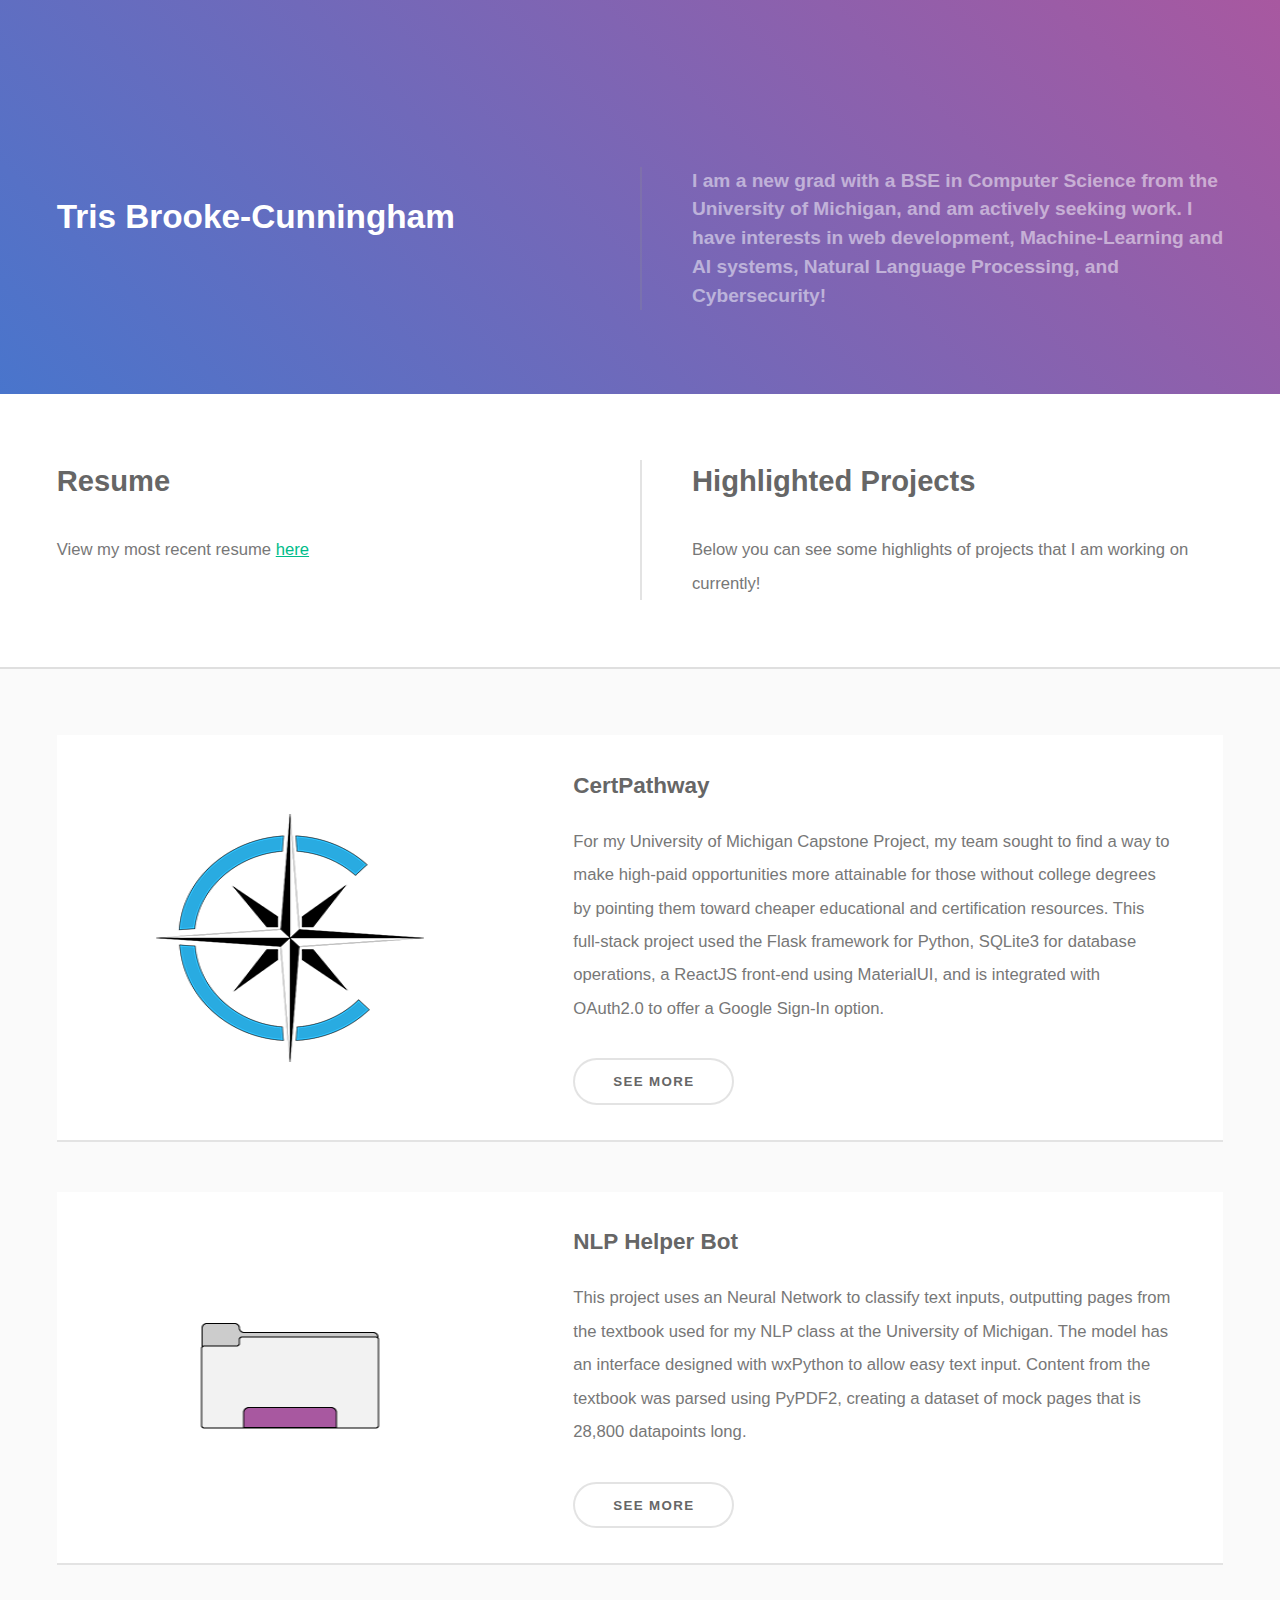
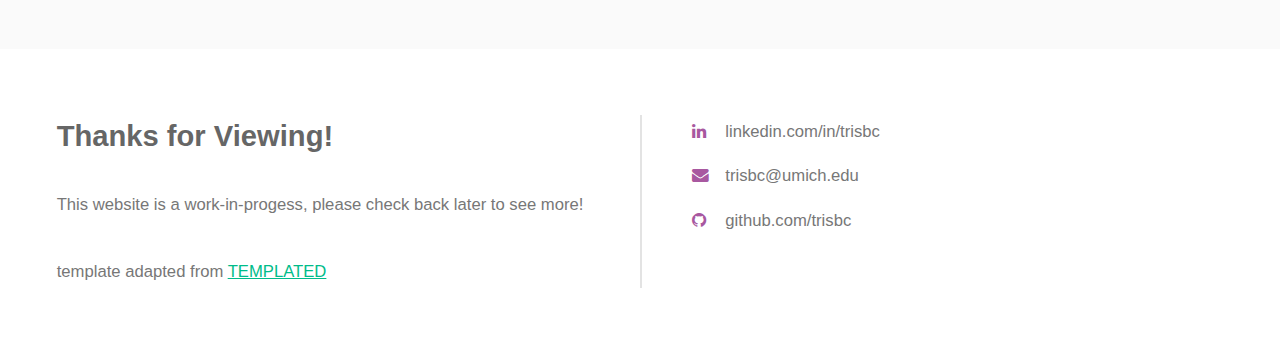
==== commit 26936ebb: "Template and css changes" ====
--- a/index.html
+++ b/index.html
@@ -46,19 +46,23 @@
 								used the Flask framework for Python, SQLite3 for database operations, a ReactJS front-end using MaterialUI, and is integrated with 
 								OAuth2.0 to offer a Google Sign-In option. 
 							</p>
-							<ul class="actions"><li><a href="/CertPathway.html" class="button alt">See More</a></li>
+							<ul class="actions"><li><a href="/CertPathway" class="button alt">See More</a></li>
+							</ul></div>
+					</div>
+					<div class="spotlight">
+						<div class="image">
+							<img src="images/placeholder.png" alt="" width="432" height="360"></div>
+						<div class="content">
+							<h3>NLP Helper Bot</h3>
+							<p>
+								This project uses an Neural Network to classify text inputs, outputting pages from the textbook used for my NLP class at the 
+								University of Michigan. The model has an interface designed with wxPython to allow easy text input. Content from the textbook was
+								parsed using PyPDF2, creating a dataset of mock pages that is 28,800 datapoints long. 
+							</p>
+							<ul class="actions"><li><a href="/NLPBot" class="button alt">See More</a></li>
 							</ul></div>
 					</div>
 					<!--
-					<div class="spotlight">
-						<div class="image">
-							<img src="images/pic02.jpg" alt="" width="432" height="360"></div>
-						<div class="content">
-							<h3>Magna consequat felis</h3>
-							<p>Lorem ipsum nisl sed cursus magna et amet veroeros. Sed phasellus malesuada quis orci. Pellentesque eget consequat.</p>
-							<ul class="actions"><li><a href="#" class="button alt">Details</a></li>
-							</ul></div>
-					</div>
 					<div class="spotlight">
 						<div class="image">
 							<img src="images/pic03.jpg" alt="" width="432" height="360"></div>
@@ -71,17 +75,22 @@
 					<ul class="actions special"><li><a href="#" class="button alt">See Project Gallery (WIP)</a></li>
 					</ul></div>
 					-->
-			</section><!-- Contact --><section id="contact" class="wrapper"><div class="inner split">
-					<section><h2>Thanks for Viewing!</h2>
-						<p>This website is a work-in-progess, please check back later to see more!</p>
-						<p>template adapted from <a href="https://templated.co/">TEMPLATED</a></p>
-					</section><section><ul class="contact">
-							<li class="fa-linkedin"><a href="https://www.linkedin.com/in/trisbc" target="_blank">linkedin.com/in/trisbc</a></li>
-							<li class="fa-envelope"><a href="mailto:trisbc@umich.edu">trisbc@umich.edu</a></li>
-							<li class="fa-github"><a href="https://www.github.com/trisbc" target="_blank">github.com/trisbc</a></li>
-
-						</ul></section></div>
-		</div>
+			</section>
+			<!-- Contact -->
+			<section id="contact" class="wrapper"><div class="inner split">
+				<section>
+					<h2>Thanks for Viewing!</h2>
+					<p>This website is a work-in-progess, please check back later to see more!</p>
+					<p>template adapted from <a href="https://templated.co/">TEMPLATED</a></p>
+				</section>
+				<section>
+					<ul class="contact">
+						<li class="fa-linkedin"><a href="https://www.linkedin.com/in/trisbc" target="_blank">linkedin.com/in/trisbc</a></li>
+						<li class="fa-envelope"><a href="mailto:trisbc@umich.edu">trisbc@umich.edu</a></li>
+						<li class="fa-github"><a href="https://www.github.com/trisbc" target="_blank">github.com/trisbc</a></li>
+					</ul>
+				</section>
+			</div></section>
 
 		<!-- Scripts -->
 			<script src="assets/js/jquery.min.js"></script><script src="assets/js/skel.min.js"></script><script src="assets/js/util.js"></script><!--[if lte IE 8]><script src="assets/js/ie/respond.min.js"></script><![endif]--><script src="assets/js/main.js"></script></body></html>
--- a/assets/css/main.css
+++ b/assets/css/main.css
@@ -2684,6 +2684,16 @@
 			width: 70em;
 			max-width: 100%;
 		}
+		
+		.wrapper.inner h1 {
+			text-align: center;
+			font-size: 2.25em;
+		}
+
+		.wrapper.inner h2 {
+			text-align: center;
+			font-size: 1.75em;
+		}
 
 		.wrapper.alt {
 			border-top: solid 2px;
@@ -3199,18 +3209,18 @@
 /* Banner */
 
 	#banner {
-		background-image: url("images/overlay.jpg"), -moz-linear-gradient(45deg, #009d9a 0%, #a858a0 100%);
-		background-image: url("images/overlay.jpg"), -webkit-linear-gradient(45deg, #009d9a 0%, #a858a0 100%);
-		background-image: url("images/overlay.jpg"), -ms-linear-gradient(45deg, #009d9a 0%, #a858a0 100%);
-		background-image: url("images/overlay.jpg"), linear-gradient(45deg, #009d9a 0%, #a858a0 100%);
+		background-image: url("images/overlay.jpg"), -moz-linear-gradient(45deg, #4975cc 0%, #a858a0 100%);
+		background-image: url("images/overlay.jpg"), -webkit-linear-gradient(45deg, #4975cc 0%, #a858a0 100%);
+		background-image: url("images/overlay.jpg"), -ms-linear-gradient(45deg, #4975cc 0%, #a858a0 100%);
+		background-image: url("images/overlay.jpg"), linear-gradient(45deg, #4975cc 0%, #a858a0 100%);
 		background-size: 100px 100px, cover;
 		color: rgba(255, 255, 255, 0.5);
-		padding: 4em 0 4em;
+		padding: 2em 0 2em;
 	}
 
 		#banner h2 {
 			font-size: 2.5em;
-			line-height: 1.4;
+			line-height: 3;
 			margin-bottom: 0;
 			color: #fff;
 		}
@@ -3219,7 +3229,7 @@
 			font-size: 1.15em;
 			font-weight: bold;
 			line-height: 1.5em;
-			margin-bottom: 1.5em;
+			margin-bottom: 0em;
 		}
 
 		#banner > .inner {
@@ -3278,10 +3288,10 @@
 /* BannerSmall */
 
 #bannerSmall {
-	background-image: url("images/overlay.jpg"), -moz-linear-gradient(45deg, #009d9a 0%, #a858a0 100%);
-	background-image: url("images/overlay.jpg"), -webkit-linear-gradient(45deg, #009d9a 0%, #a858a0 100%);
-	background-image: url("images/overlay.jpg"), -ms-linear-gradient(45deg, #009d9a 0%, #a858a0 100%);
-	background-image: url("images/overlay.jpg"), linear-gradient(45deg, #009d9a 0%, #a858a0 100%);
+	background-image: url("images/overlay.jpg"), -moz-linear-gradient(45deg, #341b32 0%, #a858a0 100%);
+	background-image: url("images/overlay.jpg"), -webkit-linear-gradient(45deg, #341b32 0%, #a858a0 100%);
+	background-image: url("images/overlay.jpg"), -ms-linear-gradient(45deg, #341b32 0%, #a858a0 100%);
+	background-image: url("images/overlay.jpg"), linear-gradient(45deg, #341b32 0%, #a858a0 100%);
 	background-size: 100px 100px, cover;
 	color: rgba(255, 255, 255, 0.5);
 	padding: 1em 0 1em;
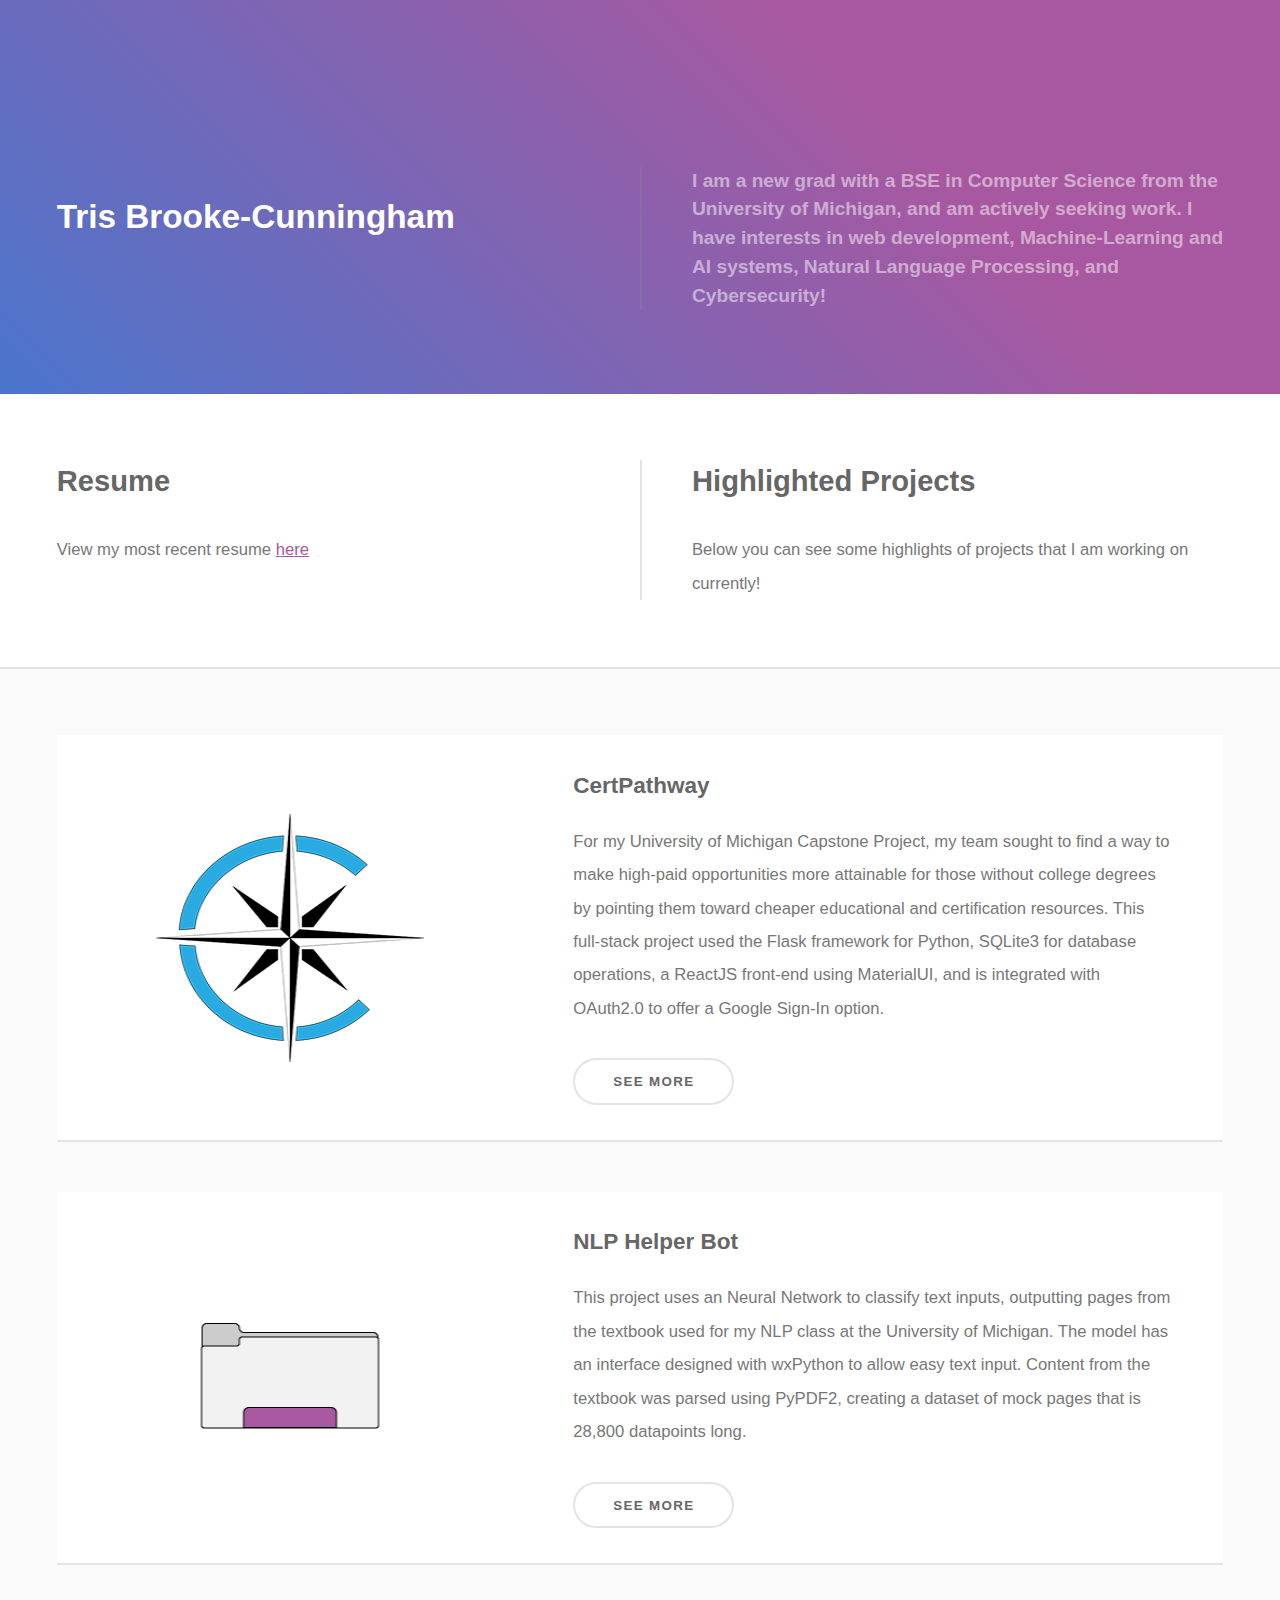
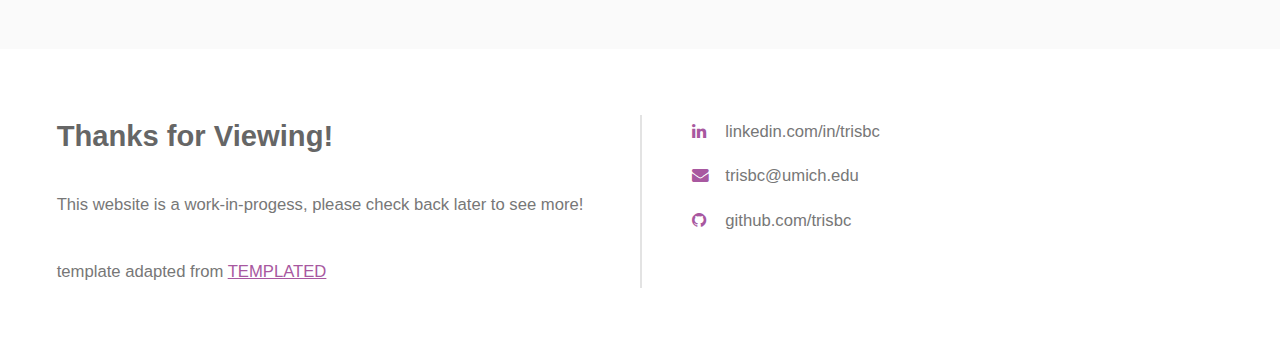
==== commit 3fff1408: "added footer.html to made changes easier, added color variables in css to make changes easier" ====
--- a/index.html
+++ b/index.html
@@ -3,7 +3,21 @@
 	Prism by TEMPLATED
 	templated.co @templatedco
 	Released for free under the Creative Commons Attribution 3.0 license (templated.co/license)
---><html><head><title>Tris B-C</title><meta charset="utf-8"><meta name="robots" content="index, follow, max-image-preview:large, max-snippet:-1, max-video-preview:-1"><meta name="viewport" content="width=device-width, initial-scale=1"><!--[if lte IE 8]><script src="assets/js/ie/html5shiv.js"></script><![endif]--><link rel="stylesheet" href="assets/css/main.css"><!--[if lte IE 9]><link rel="stylesheet" href="assets/css/ie9.css" /><![endif]--></head><body>
+-->
+<html>
+	<head>
+		<title>Tris B-C</title>
+		<meta charset="utf-8"><meta name="robots" content="index, follow, max-image-preview:large, max-snippet:-1, max-video-preview:-1">
+		<meta name="viewport" content="width=device-width, initial-scale=1"><!--[if lte IE 8]><script src="assets/js/ie/html5shiv.js"></script><![endif]-->
+		<link rel="stylesheet" href="assets/css/main.css"><!--[if lte IE 9]><link rel="stylesheet" href="assets/css/ie9.css" /><![endif]-->
+		<script src="https://code.jquery.com/jquery-1.11.3.min.js"></script>
+		<script>
+		   $(function() {
+			  $("#includeFooter").load("footer.html");
+		   });
+		</script>
+	</head>
+	<body>
 
 		<!-- Banner -->
 			<section id="banner">
@@ -46,8 +60,8 @@
 								used the Flask framework for Python, SQLite3 for database operations, a ReactJS front-end using MaterialUI, and is integrated with 
 								OAuth2.0 to offer a Google Sign-In option. 
 							</p>
-							<ul class="actions"><li><a href="/CertPathway" class="button alt">See More</a></li>
-							</ul></div>
+							<ul class="actions"><li><a href="/CertPathway" class="button alt">See More</a></li></ul>
+						</div>
 					</div>
 					<div class="spotlight">
 						<div class="image">
@@ -59,8 +73,8 @@
 								University of Michigan. The model has an interface designed with wxPython to allow easy text input. Content from the textbook was
 								parsed using PyPDF2, creating a dataset of mock pages that is 28,800 datapoints long. 
 							</p>
-							<ul class="actions"><li><a href="/NLPBot" class="button alt">See More</a></li>
-							</ul></div>
+							<ul class="actions"><li><a href="/NLPBot" class="button alt">See More</a></li></ul>
+						</div>
 					</div>
 					<!--
 					<div class="spotlight">
@@ -77,20 +91,12 @@
 					-->
 			</section>
 			<!-- Contact -->
-			<section id="contact" class="wrapper"><div class="inner split">
-				<section>
-					<h2>Thanks for Viewing!</h2>
-					<p>This website is a work-in-progess, please check back later to see more!</p>
-					<p>template adapted from <a href="https://templated.co/">TEMPLATED</a></p>
-				</section>
-				<section>
-					<ul class="contact">
-						<li class="fa-linkedin"><a href="https://www.linkedin.com/in/trisbc" target="_blank">linkedin.com/in/trisbc</a></li>
-						<li class="fa-envelope"><a href="mailto:trisbc@umich.edu">trisbc@umich.edu</a></li>
-						<li class="fa-github"><a href="https://www.github.com/trisbc" target="_blank">github.com/trisbc</a></li>
-					</ul>
-				</section>
-			</div></section>
+			<div id="includeFooter"></div>
 
 		<!-- Scripts -->
-			<script src="assets/js/jquery.min.js"></script><script src="assets/js/skel.min.js"></script><script src="assets/js/util.js"></script><!--[if lte IE 8]><script src="assets/js/ie/respond.min.js"></script><![endif]--><script src="assets/js/main.js"></script></body></html>
+			<script src="assets/js/jquery.min.js"></script>
+			<script src="assets/js/skel.min.js"></script>
+			<script src="assets/js/util.js"></script><!--[if lte IE 8]><script src="assets/js/ie/respond.min.js"></script><![endif]-->
+			<script src="assets/js/main.js"></script>
+	</body>
+</html>
--- a/assets/css/main.css
+++ b/assets/css/main.css
@@ -16,6 +16,19 @@
 		font: inherit;
 		vertical-align: baseline;
 	}
+
+:root{
+	--blue: #4975cc;
+	--bi-pink: #D60270;
+	--bi-blue: #0038A8;
+	--bi-purple: #9B4F96;
+	--pink: #D60270;
+	--lavendar: #a858a0;
+	--dark-lavendar: #341b32;
+
+}
+
+
 .image.fit img {
 	width: 100%;
 	height: auto;
@@ -58,1338 +71,6 @@
 		box-sizing: border-box;
 	}
 
-/* Grid */
-
-	.row {
-		border-bottom: solid 1px transparent;
-		-moz-box-sizing: border-box;
-		-webkit-box-sizing: border-box;
-		box-sizing: border-box;
-	}
-
-	.row > * {
-		float: left;
-		-moz-box-sizing: border-box;
-		-webkit-box-sizing: border-box;
-		box-sizing: border-box;
-	}
-
-	.row:after, .row:before {
-		content: '';
-		display: block;
-		clear: both;
-		height: 0;
-	}
-
-	.row.uniform > * > :first-child {
-		margin-top: 0;
-	}
-
-	.row.uniform > * > :last-child {
-		margin-bottom: 0;
-	}
-
-	.row.\30 \25 > * {
-		padding: 0 0 0 0em;
-	}
-
-	.row.\30 \25 {
-		margin: 0 0 -1px 0em;
-	}
-
-	.row.uniform.\30 \25 > * {
-		padding: 0em 0 0 0em;
-	}
-
-	.row.uniform.\30 \25 {
-		margin: 0em 0 -1px 0em;
-	}
-
-	.row > * {
-		padding: 0 0 0 2em;
-	}
-
-	.row {
-		margin: 0 0 -1px -2em;
-	}
-
-	.row.uniform > * {
-		padding: 2em 0 0 2em;
-	}
-
-	.row.uniform {
-		margin: -2em 0 -1px -2em;
-	}
-
-	.row.\32 00\25 > * {
-		padding: 0 0 0 4em;
-	}
-
-	.row.\32 00\25 {
-		margin: 0 0 -1px -4em;
-	}
-
-	.row.uniform.\32 00\25 > * {
-		padding: 4em 0 0 4em;
-	}
-
-	.row.uniform.\32 00\25 {
-		margin: -4em 0 -1px -4em;
-	}
-
-	.row.\31 50\25 > * {
-		padding: 0 0 0 3em;
-	}
-
-	.row.\31 50\25 {
-		margin: 0 0 -1px -3em;
-	}
-
-	.row.uniform.\31 50\25 > * {
-		padding: 3em 0 0 3em;
-	}
-
-	.row.uniform.\31 50\25 {
-		margin: -3em 0 -1px -3em;
-	}
-
-	.row.\35 0\25 > * {
-		padding: 0 0 0 1em;
-	}
-
-	.row.\35 0\25 {
-		margin: 0 0 -1px -1em;
-	}
-
-	.row.uniform.\35 0\25 > * {
-		padding: 1em 0 0 1em;
-	}
-
-	.row.uniform.\35 0\25 {
-		margin: -1em 0 -1px -1em;
-	}
-
-	.row.\32 5\25 > * {
-		padding: 0 0 0 0.5em;
-	}
-
-	.row.\32 5\25 {
-		margin: 0 0 -1px -0.5em;
-	}
-
-	.row.uniform.\32 5\25 > * {
-		padding: 0.5em 0 0 0.5em;
-	}
-
-	.row.uniform.\32 5\25 {
-		margin: -0.5em 0 -1px -0.5em;
-	}
-
-	.\31 2u, .\31 2u\24 {
-		width: 100%;
-		clear: none;
-		margin-left: 0;
-	}
-
-	.\31 1u, .\31 1u\24 {
-		width: 91.6666666667%;
-		clear: none;
-		margin-left: 0;
-	}
-
-	.\31 0u, .\31 0u\24 {
-		width: 83.3333333333%;
-		clear: none;
-		margin-left: 0;
-	}
-
-	.\39 u, .\39 u\24 {
-		width: 75%;
-		clear: none;
-		margin-left: 0;
-	}
-
-	.\38 u, .\38 u\24 {
-		width: 66.6666666667%;
-		clear: none;
-		margin-left: 0;
-	}
-
-	.\37 u, .\37 u\24 {
-		width: 58.3333333333%;
-		clear: none;
-		margin-left: 0;
-	}
-
-	.\36 u, .\36 u\24 {
-		width: 50%;
-		clear: none;
-		margin-left: 0;
-	}
-
-	.\35 u, .\35 u\24 {
-		width: 41.6666666667%;
-		clear: none;
-		margin-left: 0;
-	}
-
-	.\34 u, .\34 u\24 {
-		width: 33.3333333333%;
-		clear: none;
-		margin-left: 0;
-	}
-
-	.\33 u, .\33 u\24 {
-		width: 25%;
-		clear: none;
-		margin-left: 0;
-	}
-
-	.\32 u, .\32 u\24 {
-		width: 16.6666666667%;
-		clear: none;
-		margin-left: 0;
-	}
-
-	.\31 u, .\31 u\24 {
-		width: 8.3333333333%;
-		clear: none;
-		margin-left: 0;
-	}
-
-	.\31 2u\24 + *,
-	.\31 1u\24 + *,
-	.\31 0u\24 + *,
-	.\39 u\24 + *,
-	.\38 u\24 + *,
-	.\37 u\24 + *,
-	.\36 u\24 + *,
-	.\35 u\24 + *,
-	.\34 u\24 + *,
-	.\33 u\24 + *,
-	.\32 u\24 + *,
-	.\31 u\24 + * {
-		clear: left;
-	}
-
-	.\-11u {
-		margin-left: 91.66667%;
-	}
-
-	.\-10u {
-		margin-left: 83.33333%;
-	}
-
-	.\-9u {
-		margin-left: 75%;
-	}
-
-	.\-8u {
-		margin-left: 66.66667%;
-	}
-
-	.\-7u {
-		margin-left: 58.33333%;
-	}
-
-	.\-6u {
-		margin-left: 50%;
-	}
-
-	.\-5u {
-		margin-left: 41.66667%;
-	}
-
-	.\-4u {
-		margin-left: 33.33333%;
-	}
-
-	.\-3u {
-		margin-left: 25%;
-	}
-
-	.\-2u {
-		margin-left: 16.66667%;
-	}
-
-	.\-1u {
-		margin-left: 8.33333%;
-	}
-
-	@media screen and (max-width: 1680px) {
-
-		.row > * {
-			padding: 0 0 0 2em;
-		}
-
-		.row {
-			margin: 0 0 -1px -2em;
-		}
-
-		.row.uniform > * {
-			padding: 2em 0 0 2em;
-		}
-
-		.row.uniform {
-			margin: -2em 0 -1px -2em;
-		}
-
-		.row.\32 00\25 > * {
-			padding: 0 0 0 4em;
-		}
-
-		.row.\32 00\25 {
-			margin: 0 0 -1px -4em;
-		}
-
-		.row.uniform.\32 00\25 > * {
-			padding: 4em 0 0 4em;
-		}
-
-		.row.uniform.\32 00\25 {
-			margin: -4em 0 -1px -4em;
-		}
-
-		.row.\31 50\25 > * {
-			padding: 0 0 0 3em;
-		}
-
-		.row.\31 50\25 {
-			margin: 0 0 -1px -3em;
-		}
-
-		.row.uniform.\31 50\25 > * {
-			padding: 3em 0 0 3em;
-		}
-
-		.row.uniform.\31 50\25 {
-			margin: -3em 0 -1px -3em;
-		}
-
-		.row.\35 0\25 > * {
-			padding: 0 0 0 1em;
-		}
-
-		.row.\35 0\25 {
-			margin: 0 0 -1px -1em;
-		}
-
-		.row.uniform.\35 0\25 > * {
-			padding: 1em 0 0 1em;
-		}
-
-		.row.uniform.\35 0\25 {
-			margin: -1em 0 -1px -1em;
-		}
-
-		.row.\32 5\25 > * {
-			padding: 0 0 0 0.5em;
-		}
-
-		.row.\32 5\25 {
-			margin: 0 0 -1px -0.5em;
-		}
-
-		.row.uniform.\32 5\25 > * {
-			padding: 0.5em 0 0 0.5em;
-		}
-
-		.row.uniform.\32 5\25 {
-			margin: -0.5em 0 -1px -0.5em;
-		}
-
-		.\31 2u\28xlarge\29, .\31 2u\24\28xlarge\29 {
-			width: 100%;
-			clear: none;
-			margin-left: 0;
-		}
-
-		.\31 1u\28xlarge\29, .\31 1u\24\28xlarge\29 {
-			width: 91.6666666667%;
-			clear: none;
-			margin-left: 0;
-		}
-
-		.\31 0u\28xlarge\29, .\31 0u\24\28xlarge\29 {
-			width: 83.3333333333%;
-			clear: none;
-			margin-left: 0;
-		}
-
-		.\39 u\28xlarge\29, .\39 u\24\28xlarge\29 {
-			width: 75%;
-			clear: none;
-			margin-left: 0;
-		}
-
-		.\38 u\28xlarge\29, .\38 u\24\28xlarge\29 {
-			width: 66.6666666667%;
-			clear: none;
-			margin-left: 0;
-		}
-
-		.\37 u\28xlarge\29, .\37 u\24\28xlarge\29 {
-			width: 58.3333333333%;
-			clear: none;
-			margin-left: 0;
-		}
-
-		.\36 u\28xlarge\29, .\36 u\24\28xlarge\29 {
-			width: 50%;
-			clear: none;
-			margin-left: 0;
-		}
-
-		.\35 u\28xlarge\29, .\35 u\24\28xlarge\29 {
-			width: 41.6666666667%;
-			clear: none;
-			margin-left: 0;
-		}
-
-		.\34 u\28xlarge\29, .\34 u\24\28xlarge\29 {
-			width: 33.3333333333%;
-			clear: none;
-			margin-left: 0;
-		}
-
-		.\33 u\28xlarge\29, .\33 u\24\28xlarge\29 {
-			width: 25%;
-			clear: none;
-			margin-left: 0;
-		}
-
-		.\32 u\28xlarge\29, .\32 u\24\28xlarge\29 {
-			width: 16.6666666667%;
-			clear: none;
-			margin-left: 0;
-		}
-
-		.\31 u\28xlarge\29, .\31 u\24\28xlarge\29 {
-			width: 8.3333333333%;
-			clear: none;
-			margin-left: 0;
-		}
-
-		.\31 2u\24\28xlarge\29 + *,
-		.\31 1u\24\28xlarge\29 + *,
-		.\31 0u\24\28xlarge\29 + *,
-		.\39 u\24\28xlarge\29 + *,
-		.\38 u\24\28xlarge\29 + *,
-		.\37 u\24\28xlarge\29 + *,
-		.\36 u\24\28xlarge\29 + *,
-		.\35 u\24\28xlarge\29 + *,
-		.\34 u\24\28xlarge\29 + *,
-		.\33 u\24\28xlarge\29 + *,
-		.\32 u\24\28xlarge\29 + *,
-		.\31 u\24\28xlarge\29 + * {
-			clear: left;
-		}
-
-		.\-11u\28xlarge\29 {
-			margin-left: 91.66667%;
-		}
-
-		.\-10u\28xlarge\29 {
-			margin-left: 83.33333%;
-		}
-
-		.\-9u\28xlarge\29 {
-			margin-left: 75%;
-		}
-
-		.\-8u\28xlarge\29 {
-			margin-left: 66.66667%;
-		}
-
-		.\-7u\28xlarge\29 {
-			margin-left: 58.33333%;
-		}
-
-		.\-6u\28xlarge\29 {
-			margin-left: 50%;
-		}
-
-		.\-5u\28xlarge\29 {
-			margin-left: 41.66667%;
-		}
-
-		.\-4u\28xlarge\29 {
-			margin-left: 33.33333%;
-		}
-
-		.\-3u\28xlarge\29 {
-			margin-left: 25%;
-		}
-
-		.\-2u\28xlarge\29 {
-			margin-left: 16.66667%;
-		}
-
-		.\-1u\28xlarge\29 {
-			margin-left: 8.33333%;
-		}
-
-	}
-
-	@media screen and (max-width: 1366px) {
-
-		.row > * {
-			padding: 0 0 0 1.5em;
-		}
-
-		.row {
-			margin: 0 0 -1px -1.5em;
-		}
-
-		.row.uniform > * {
-			padding: 1.5em 0 0 1.5em;
-		}
-
-		.row.uniform {
-			margin: -1.5em 0 -1px -1.5em;
-		}
-
-		.row.\32 00\25 > * {
-			padding: 0 0 0 3em;
-		}
-
-		.row.\32 00\25 {
-			margin: 0 0 -1px -3em;
-		}
-
-		.row.uniform.\32 00\25 > * {
-			padding: 3em 0 0 3em;
-		}
-
-		.row.uniform.\32 00\25 {
-			margin: -3em 0 -1px -3em;
-		}
-
-		.row.\31 50\25 > * {
-			padding: 0 0 0 2.25em;
-		}
-
-		.row.\31 50\25 {
-			margin: 0 0 -1px -2.25em;
-		}
-
-		.row.uniform.\31 50\25 > * {
-			padding: 2.25em 0 0 2.25em;
-		}
-
-		.row.uniform.\31 50\25 {
-			margin: -2.25em 0 -1px -2.25em;
-		}
-
-		.row.\35 0\25 > * {
-			padding: 0 0 0 0.75em;
-		}
-
-		.row.\35 0\25 {
-			margin: 0 0 -1px -0.75em;
-		}
-
-		.row.uniform.\35 0\25 > * {
-			padding: 0.75em 0 0 0.75em;
-		}
-
-		.row.uniform.\35 0\25 {
-			margin: -0.75em 0 -1px -0.75em;
-		}
-
-		.row.\32 5\25 > * {
-			padding: 0 0 0 0.375em;
-		}
-
-		.row.\32 5\25 {
-			margin: 0 0 -1px -0.375em;
-		}
-
-		.row.uniform.\32 5\25 > * {
-			padding: 0.375em 0 0 0.375em;
-		}
-
-		.row.uniform.\32 5\25 {
-			margin: -0.375em 0 -1px -0.375em;
-		}
-
-		.\31 2u\28large\29, .\31 2u\24\28large\29 {
-			width: 100%;
-			clear: none;
-			margin-left: 0;
-		}
-
-		.\31 1u\28large\29, .\31 1u\24\28large\29 {
-			width: 91.6666666667%;
-			clear: none;
-			margin-left: 0;
-		}
-
-		.\31 0u\28large\29, .\31 0u\24\28large\29 {
-			width: 83.3333333333%;
-			clear: none;
-			margin-left: 0;
-		}
-
-		.\39 u\28large\29, .\39 u\24\28large\29 {
-			width: 75%;
-			clear: none;
-			margin-left: 0;
-		}
-
-		.\38 u\28large\29, .\38 u\24\28large\29 {
-			width: 66.6666666667%;
-			clear: none;
-			margin-left: 0;
-		}
-
-		.\37 u\28large\29, .\37 u\24\28large\29 {
-			width: 58.3333333333%;
-			clear: none;
-			margin-left: 0;
-		}
-
-		.\36 u\28large\29, .\36 u\24\28large\29 {
-			width: 50%;
-			clear: none;
-			margin-left: 0;
-		}
-
-		.\35 u\28large\29, .\35 u\24\28large\29 {
-			width: 41.6666666667%;
-			clear: none;
-			margin-left: 0;
-		}
-
-		.\34 u\28large\29, .\34 u\24\28large\29 {
-			width: 33.3333333333%;
-			clear: none;
-			margin-left: 0;
-		}
-
-		.\33 u\28large\29, .\33 u\24\28large\29 {
-			width: 25%;
-			clear: none;
-			margin-left: 0;
-		}
-
-		.\32 u\28large\29, .\32 u\24\28large\29 {
-			width: 16.6666666667%;
-			clear: none;
-			margin-left: 0;
-		}
-
-		.\31 u\28large\29, .\31 u\24\28large\29 {
-			width: 8.3333333333%;
-			clear: none;
-			margin-left: 0;
-		}
-
-		.\31 2u\24\28large\29 + *,
-		.\31 1u\24\28large\29 + *,
-		.\31 0u\24\28large\29 + *,
-		.\39 u\24\28large\29 + *,
-		.\38 u\24\28large\29 + *,
-		.\37 u\24\28large\29 + *,
-		.\36 u\24\28large\29 + *,
-		.\35 u\24\28large\29 + *,
-		.\34 u\24\28large\29 + *,
-		.\33 u\24\28large\29 + *,
-		.\32 u\24\28large\29 + *,
-		.\31 u\24\28large\29 + * {
-			clear: left;
-		}
-
-		.\-11u\28large\29 {
-			margin-left: 91.66667%;
-		}
-
-		.\-10u\28large\29 {
-			margin-left: 83.33333%;
-		}
-
-		.\-9u\28large\29 {
-			margin-left: 75%;
-		}
-
-		.\-8u\28large\29 {
-			margin-left: 66.66667%;
-		}
-
-		.\-7u\28large\29 {
-			margin-left: 58.33333%;
-		}
-
-		.\-6u\28large\29 {
-			margin-left: 50%;
-		}
-
-		.\-5u\28large\29 {
-			margin-left: 41.66667%;
-		}
-
-		.\-4u\28large\29 {
-			margin-left: 33.33333%;
-		}
-
-		.\-3u\28large\29 {
-			margin-left: 25%;
-		}
-
-		.\-2u\28large\29 {
-			margin-left: 16.66667%;
-		}
-
-		.\-1u\28large\29 {
-			margin-left: 8.33333%;
-		}
-
-	}
-
-	@media screen and (max-width: 980px) {
-
-		.row > * {
-			padding: 0 0 0 1.5em;
-		}
-
-		.row {
-			margin: 0 0 -1px -1.5em;
-		}
-
-		.row.uniform > * {
-			padding: 1.5em 0 0 1.5em;
-		}
-
-		.row.uniform {
-			margin: -1.5em 0 -1px -1.5em;
-		}
-
-		.row.\32 00\25 > * {
-			padding: 0 0 0 3em;
-		}
-
-		.row.\32 00\25 {
-			margin: 0 0 -1px -3em;
-		}
-
-		.row.uniform.\32 00\25 > * {
-			padding: 3em 0 0 3em;
-		}
-
-		.row.uniform.\32 00\25 {
-			margin: -3em 0 -1px -3em;
-		}
-
-		.row.\31 50\25 > * {
-			padding: 0 0 0 2.25em;
-		}
-
-		.row.\31 50\25 {
-			margin: 0 0 -1px -2.25em;
-		}
-
-		.row.uniform.\31 50\25 > * {
-			padding: 2.25em 0 0 2.25em;
-		}
-
-		.row.uniform.\31 50\25 {
-			margin: -2.25em 0 -1px -2.25em;
-		}
-
-		.row.\35 0\25 > * {
-			padding: 0 0 0 0.75em;
-		}
-
-		.row.\35 0\25 {
-			margin: 0 0 -1px -0.75em;
-		}
-
-		.row.uniform.\35 0\25 > * {
-			padding: 0.75em 0 0 0.75em;
-		}
-
-		.row.uniform.\35 0\25 {
-			margin: -0.75em 0 -1px -0.75em;
-		}
-
-		.row.\32 5\25 > * {
-			padding: 0 0 0 0.375em;
-		}
-
-		.row.\32 5\25 {
-			margin: 0 0 -1px -0.375em;
-		}
-
-		.row.uniform.\32 5\25 > * {
-			padding: 0.375em 0 0 0.375em;
-		}
-
-		.row.uniform.\32 5\25 {
-			margin: -0.375em 0 -1px -0.375em;
-		}
-
-		.\31 2u\28medium\29, .\31 2u\24\28medium\29 {
-			width: 100%;
-			clear: none;
-			margin-left: 0;
-		}
-
-		.\31 1u\28medium\29, .\31 1u\24\28medium\29 {
-			width: 91.6666666667%;
-			clear: none;
-			margin-left: 0;
-		}
-
-		.\31 0u\28medium\29, .\31 0u\24\28medium\29 {
-			width: 83.3333333333%;
-			clear: none;
-			margin-left: 0;
-		}
-
-		.\39 u\28medium\29, .\39 u\24\28medium\29 {
-			width: 75%;
-			clear: none;
-			margin-left: 0;
-		}
-
-		.\38 u\28medium\29, .\38 u\24\28medium\29 {
-			width: 66.6666666667%;
-			clear: none;
-			margin-left: 0;
-		}
-
-		.\37 u\28medium\29, .\37 u\24\28medium\29 {
-			width: 58.3333333333%;
-			clear: none;
-			margin-left: 0;
-		}
-
-		.\36 u\28medium\29, .\36 u\24\28medium\29 {
-			width: 50%;
-			clear: none;
-			margin-left: 0;
-		}
-
-		.\35 u\28medium\29, .\35 u\24\28medium\29 {
-			width: 41.6666666667%;
-			clear: none;
-			margin-left: 0;
-		}
-
-		.\34 u\28medium\29, .\34 u\24\28medium\29 {
-			width: 33.3333333333%;
-			clear: none;
-			margin-left: 0;
-		}
-
-		.\33 u\28medium\29, .\33 u\24\28medium\29 {
-			width: 25%;
-			clear: none;
-			margin-left: 0;
-		}
-
-		.\32 u\28medium\29, .\32 u\24\28medium\29 {
-			width: 16.6666666667%;
-			clear: none;
-			margin-left: 0;
-		}
-
-		.\31 u\28medium\29, .\31 u\24\28medium\29 {
-			width: 8.3333333333%;
-			clear: none;
-			margin-left: 0;
-		}
-
-		.\31 2u\24\28medium\29 + *,
-		.\31 1u\24\28medium\29 + *,
-		.\31 0u\24\28medium\29 + *,
-		.\39 u\24\28medium\29 + *,
-		.\38 u\24\28medium\29 + *,
-		.\37 u\24\28medium\29 + *,
-		.\36 u\24\28medium\29 + *,
-		.\35 u\24\28medium\29 + *,
-		.\34 u\24\28medium\29 + *,
-		.\33 u\24\28medium\29 + *,
-		.\32 u\24\28medium\29 + *,
-		.\31 u\24\28medium\29 + * {
-			clear: left;
-		}
-
-		.\-11u\28medium\29 {
-			margin-left: 91.66667%;
-		}
-
-		.\-10u\28medium\29 {
-			margin-left: 83.33333%;
-		}
-
-		.\-9u\28medium\29 {
-			margin-left: 75%;
-		}
-
-		.\-8u\28medium\29 {
-			margin-left: 66.66667%;
-		}
-
-		.\-7u\28medium\29 {
-			margin-left: 58.33333%;
-		}
-
-		.\-6u\28medium\29 {
-			margin-left: 50%;
-		}
-
-		.\-5u\28medium\29 {
-			margin-left: 41.66667%;
-		}
-
-		.\-4u\28medium\29 {
-			margin-left: 33.33333%;
-		}
-
-		.\-3u\28medium\29 {
-			margin-left: 25%;
-		}
-
-		.\-2u\28medium\29 {
-			margin-left: 16.66667%;
-		}
-
-		.\-1u\28medium\29 {
-			margin-left: 8.33333%;
-		}
-
-	}
-
-	@media screen and (max-width: 736px) {
-
-		.row > * {
-			padding: 0 0 0 1.25em;
-		}
-
-		.row {
-			margin: 0 0 -1px -1.25em;
-		}
-
-		.row.uniform > * {
-			padding: 1.25em 0 0 1.25em;
-		}
-
-		.row.uniform {
-			margin: -1.25em 0 -1px -1.25em;
-		}
-
-		.row.\32 00\25 > * {
-			padding: 0 0 0 2.5em;
-		}
-
-		.row.\32 00\25 {
-			margin: 0 0 -1px -2.5em;
-		}
-
-		.row.uniform.\32 00\25 > * {
-			padding: 2.5em 0 0 2.5em;
-		}
-
-		.row.uniform.\32 00\25 {
-			margin: -2.5em 0 -1px -2.5em;
-		}
-
-		.row.\31 50\25 > * {
-			padding: 0 0 0 1.875em;
-		}
-
-		.row.\31 50\25 {
-			margin: 0 0 -1px -1.875em;
-		}
-
-		.row.uniform.\31 50\25 > * {
-			padding: 1.875em 0 0 1.875em;
-		}
-
-		.row.uniform.\31 50\25 {
-			margin: -1.875em 0 -1px -1.875em;
-		}
-
-		.row.\35 0\25 > * {
-			padding: 0 0 0 0.625em;
-		}
-
-		.row.\35 0\25 {
-			margin: 0 0 -1px -0.625em;
-		}
-
-		.row.uniform.\35 0\25 > * {
-			padding: 0.625em 0 0 0.625em;
-		}
-
-		.row.uniform.\35 0\25 {
-			margin: -0.625em 0 -1px -0.625em;
-		}
-
-		.row.\32 5\25 > * {
-			padding: 0 0 0 0.3125em;
-		}
-
-		.row.\32 5\25 {
-			margin: 0 0 -1px -0.3125em;
-		}
-
-		.row.uniform.\32 5\25 > * {
-			padding: 0.3125em 0 0 0.3125em;
-		}
-
-		.row.uniform.\32 5\25 {
-			margin: -0.3125em 0 -1px -0.3125em;
-		}
-
-		.\31 2u\28small\29, .\31 2u\24\28small\29 {
-			width: 100%;
-			clear: none;
-			margin-left: 0;
-		}
-
-		.\31 1u\28small\29, .\31 1u\24\28small\29 {
-			width: 91.6666666667%;
-			clear: none;
-			margin-left: 0;
-		}
-
-		.\31 0u\28small\29, .\31 0u\24\28small\29 {
-			width: 83.3333333333%;
-			clear: none;
-			margin-left: 0;
-		}
-
-		.\39 u\28small\29, .\39 u\24\28small\29 {
-			width: 75%;
-			clear: none;
-			margin-left: 0;
-		}
-
-		.\38 u\28small\29, .\38 u\24\28small\29 {
-			width: 66.6666666667%;
-			clear: none;
-			margin-left: 0;
-		}
-
-		.\37 u\28small\29, .\37 u\24\28small\29 {
-			width: 58.3333333333%;
-			clear: none;
-			margin-left: 0;
-		}
-
-		.\36 u\28small\29, .\36 u\24\28small\29 {
-			width: 50%;
-			clear: none;
-			margin-left: 0;
-		}
-
-		.\35 u\28small\29, .\35 u\24\28small\29 {
-			width: 41.6666666667%;
-			clear: none;
-			margin-left: 0;
-		}
-
-		.\34 u\28small\29, .\34 u\24\28small\29 {
-			width: 33.3333333333%;
-			clear: none;
-			margin-left: 0;
-		}
-
-		.\33 u\28small\29, .\33 u\24\28small\29 {
-			width: 25%;
-			clear: none;
-			margin-left: 0;
-		}
-
-		.\32 u\28small\29, .\32 u\24\28small\29 {
-			width: 16.6666666667%;
-			clear: none;
-			margin-left: 0;
-		}
-
-		.\31 u\28small\29, .\31 u\24\28small\29 {
-			width: 8.3333333333%;
-			clear: none;
-			margin-left: 0;
-		}
-
-		.\31 2u\24\28small\29 + *,
-		.\31 1u\24\28small\29 + *,
-		.\31 0u\24\28small\29 + *,
-		.\39 u\24\28small\29 + *,
-		.\38 u\24\28small\29 + *,
-		.\37 u\24\28small\29 + *,
-		.\36 u\24\28small\29 + *,
-		.\35 u\24\28small\29 + *,
-		.\34 u\24\28small\29 + *,
-		.\33 u\24\28small\29 + *,
-		.\32 u\24\28small\29 + *,
-		.\31 u\24\28small\29 + * {
-			clear: left;
-		}
-
-		.\-11u\28small\29 {
-			margin-left: 91.66667%;
-		}
-
-		.\-10u\28small\29 {
-			margin-left: 83.33333%;
-		}
-
-		.\-9u\28small\29 {
-			margin-left: 75%;
-		}
-
-		.\-8u\28small\29 {
-			margin-left: 66.66667%;
-		}
-
-		.\-7u\28small\29 {
-			margin-left: 58.33333%;
-		}
-
-		.\-6u\28small\29 {
-			margin-left: 50%;
-		}
-
-		.\-5u\28small\29 {
-			margin-left: 41.66667%;
-		}
-
-		.\-4u\28small\29 {
-			margin-left: 33.33333%;
-		}
-
-		.\-3u\28small\29 {
-			margin-left: 25%;
-		}
-
-		.\-2u\28small\29 {
-			margin-left: 16.66667%;
-		}
-
-		.\-1u\28small\29 {
-			margin-left: 8.33333%;
-		}
-
-	}
-
-	@media screen and (max-width: 480px) {
-
-		.row > * {
-			padding: 0 0 0 1.25em;
-		}
-
-		.row {
-			margin: 0 0 -1px -1.25em;
-		}
-
-		.row.uniform > * {
-			padding: 1.25em 0 0 1.25em;
-		}
-
-		.row.uniform {
-			margin: -1.25em 0 -1px -1.25em;
-		}
-
-		.row.\32 00\25 > * {
-			padding: 0 0 0 2.5em;
-		}
-
-		.row.\32 00\25 {
-			margin: 0 0 -1px -2.5em;
-		}
-
-		.row.uniform.\32 00\25 > * {
-			padding: 2.5em 0 0 2.5em;
-		}
-
-		.row.uniform.\32 00\25 {
-			margin: -2.5em 0 -1px -2.5em;
-		}
-
-		.row.\31 50\25 > * {
-			padding: 0 0 0 1.875em;
-		}
-
-		.row.\31 50\25 {
-			margin: 0 0 -1px -1.875em;
-		}
-
-		.row.uniform.\31 50\25 > * {
-			padding: 1.875em 0 0 1.875em;
-		}
-
-		.row.uniform.\31 50\25 {
-			margin: -1.875em 0 -1px -1.875em;
-		}
-
-		.row.\35 0\25 > * {
-			padding: 0 0 0 0.625em;
-		}
-
-		.row.\35 0\25 {
-			margin: 0 0 -1px -0.625em;
-		}
-
-		.row.uniform.\35 0\25 > * {
-			padding: 0.625em 0 0 0.625em;
-		}
-
-		.row.uniform.\35 0\25 {
-			margin: -0.625em 0 -1px -0.625em;
-		}
-
-		.row.\32 5\25 > * {
-			padding: 0 0 0 0.3125em;
-		}
-
-		.row.\32 5\25 {
-			margin: 0 0 -1px -0.3125em;
-		}
-
-		.row.uniform.\32 5\25 > * {
-			padding: 0.3125em 0 0 0.3125em;
-		}
-
-		.row.uniform.\32 5\25 {
-			margin: -0.3125em 0 -1px -0.3125em;
-		}
-
-		.\31 2u\28xsmall\29, .\31 2u\24\28xsmall\29 {
-			width: 100%;
-			clear: none;
-			margin-left: 0;
-		}
-
-		.\31 1u\28xsmall\29, .\31 1u\24\28xsmall\29 {
-			width: 91.6666666667%;
-			clear: none;
-			margin-left: 0;
-		}
-
-		.\31 0u\28xsmall\29, .\31 0u\24\28xsmall\29 {
-			width: 83.3333333333%;
-			clear: none;
-			margin-left: 0;
-		}
-
-		.\39 u\28xsmall\29, .\39 u\24\28xsmall\29 {
-			width: 75%;
-			clear: none;
-			margin-left: 0;
-		}
-
-		.\38 u\28xsmall\29, .\38 u\24\28xsmall\29 {
-			width: 66.6666666667%;
-			clear: none;
-			margin-left: 0;
-		}
-
-		.\37 u\28xsmall\29, .\37 u\24\28xsmall\29 {
-			width: 58.3333333333%;
-			clear: none;
-			margin-left: 0;
-		}
-
-		.\36 u\28xsmall\29, .\36 u\24\28xsmall\29 {
-			width: 50%;
-			clear: none;
-			margin-left: 0;
-		}
-
-		.\35 u\28xsmall\29, .\35 u\24\28xsmall\29 {
-			width: 41.6666666667%;
-			clear: none;
-			margin-left: 0;
-		}
-
-		.\34 u\28xsmall\29, .\34 u\24\28xsmall\29 {
-			width: 33.3333333333%;
-			clear: none;
-			margin-left: 0;
-		}
-
-		.\33 u\28xsmall\29, .\33 u\24\28xsmall\29 {
-			width: 25%;
-			clear: none;
-			margin-left: 0;
-		}
-
-		.\32 u\28xsmall\29, .\32 u\24\28xsmall\29 {
-			width: 16.6666666667%;
-			clear: none;
-			margin-left: 0;
-		}
-
-		.\31 u\28xsmall\29, .\31 u\24\28xsmall\29 {
-			width: 8.3333333333%;
-			clear: none;
-			margin-left: 0;
-		}
-
-		.\31 2u\24\28xsmall\29 + *,
-		.\31 1u\24\28xsmall\29 + *,
-		.\31 0u\24\28xsmall\29 + *,
-		.\39 u\24\28xsmall\29 + *,
-		.\38 u\24\28xsmall\29 + *,
-		.\37 u\24\28xsmall\29 + *,
-		.\36 u\24\28xsmall\29 + *,
-		.\35 u\24\28xsmall\29 + *,
-		.\34 u\24\28xsmall\29 + *,
-		.\33 u\24\28xsmall\29 + *,
-		.\32 u\24\28xsmall\29 + *,
-		.\31 u\24\28xsmall\29 + * {
-			clear: left;
-		}
-
-		.\-11u\28xsmall\29 {
-			margin-left: 91.66667%;
-		}
-
-		.\-10u\28xsmall\29 {
-			margin-left: 83.33333%;
-		}
-
-		.\-9u\28xsmall\29 {
-			margin-left: 75%;
-		}
-
-		.\-8u\28xsmall\29 {
-			margin-left: 66.66667%;
-		}
-
-		.\-7u\28xsmall\29 {
-			margin-left: 58.33333%;
-		}
-
-		.\-6u\28xsmall\29 {
-			margin-left: 50%;
-		}
-
-		.\-5u\28xsmall\29 {
-			margin-left: 41.66667%;
-		}
-
-		.\-4u\28xsmall\29 {
-			margin-left: 33.33333%;
-		}
-
-		.\-3u\28xsmall\29 {
-			margin-left: 25%;
-		}
-
-		.\-2u\28xsmall\29 {
-			margin-left: 16.66667%;
-		}
-
-		.\-1u\28xsmall\29 {
-			margin-left: 8.33333%;
-		}
-
-	}
 
 /* Basic */
 
@@ -1478,6 +159,8 @@
 
 		}
 
+
+
 	a {
 		-moz-transition: color 0.2s ease;
 		-webkit-transition: color 0.2s ease;
@@ -1487,7 +170,7 @@
 	}
 
 		a:hover {
-			color: #00BC8A !important;
+			color: #7468B8 !important;
 			text-decoration: none;
 		}
 
@@ -1603,7 +286,7 @@
 	}
 
 	a {
-		color: #00BC8A;
+		color: #a858a0;
 	}
 
 	strong, b {
@@ -2671,6 +1354,81 @@
 		border-bottom-color: rgba(144, 144, 144, 0.25);
 	}
 
+/* SpotlightSmall */
+
+.spotlightSmall {
+	display: -moz-flex;
+	display: -webkit-flex;
+	display: -ms-flex;
+	display: flex;
+	-moz-align-items: center;
+	-webkit-align-items: center;
+	-ms-align-items: center;
+	align-items: center;
+	border-bottom: solid 2px;
+	margin-bottom: 3em;
+	margin-left: 3em;
+	margin-right: 3em;
+}
+
+	.spotlightSmall .image {
+		width: 40%;
+	}
+
+		.spotlightSmall .image img {
+			width: 50%;
+			height: 50%;
+		}
+
+	.spotlightSmall .content {
+		padding: 2em 3em 0.1em 3em;
+		width: 60%;
+	}
+
+	@media screen and (max-width: 980px) {
+
+		.spotlightSmall .image {
+			width: 55%;
+		}
+
+		.spotlightSmall .content {
+			padding: 1.5em 2em 0.1em 2em;
+			width: 45%;
+		}
+
+	}
+
+	@media screen and (max-width: 736px) {
+
+		.spotlightSmall {
+			display: block;
+			margin-bottom: 2em;
+		}
+
+			.spotlightSmall .image {
+				width: 100%;
+			}
+
+			.spotlightSmall .content {
+				padding: 1em 2em 0.1em 2em;
+				width: 100%;
+			}
+
+	}
+
+	@media screen and (max-width: 980px) {
+
+		.spotlightSmall .content {
+			padding: 1em 1.5em 0.1em 1.5em;
+		}
+
+	}
+
+.spotlightSmall {
+	background-color: white;
+	border-bottom-color: rgba(144, 144, 144, 0.25);
+}
+
 /* Wrapper */
 
 	.wrapper {
@@ -3209,10 +1967,10 @@
 /* Banner */
 
 	#banner {
-		background-image: url("images/overlay.jpg"), -moz-linear-gradient(45deg, #4975cc 0%, #a858a0 100%);
-		background-image: url("images/overlay.jpg"), -webkit-linear-gradient(45deg, #4975cc 0%, #a858a0 100%);
-		background-image: url("images/overlay.jpg"), -ms-linear-gradient(45deg, #4975cc 0%, #a858a0 100%);
-		background-image: url("images/overlay.jpg"), linear-gradient(45deg, #4975cc 0%, #a858a0 100%);
+		background-image: url("images/overlay.jpg"), -moz-linear-gradient(45deg, var(--blue) 0%, var(--lavendar) 70%);
+		background-image: url("images/overlay.jpg"), -webkit-linear-gradient(45deg, var(--blue) 0%, var(--lavendar) 70%);
+		background-image: url("images/overlay.jpg"), -ms-linear-gradient(45deg, var(--blue) 0%, var(--lavendar) 70%);
+		background-image: url("images/overlay.jpg"), linear-gradient(45deg, var(--blue) 0%, var(--lavendar) 70%);
 		background-size: 100px 100px, cover;
 		color: rgba(255, 255, 255, 0.5);
 		padding: 2em 0 2em;
@@ -3286,12 +2044,11 @@
 
 
 /* BannerSmall */
-
 #bannerSmall {
-	background-image: url("images/overlay.jpg"), -moz-linear-gradient(45deg, #341b32 0%, #a858a0 100%);
-	background-image: url("images/overlay.jpg"), -webkit-linear-gradient(45deg, #341b32 0%, #a858a0 100%);
-	background-image: url("images/overlay.jpg"), -ms-linear-gradient(45deg, #341b32 0%, #a858a0 100%);
-	background-image: url("images/overlay.jpg"), linear-gradient(45deg, #341b32 0%, #a858a0 100%);
+	background-image: url("images/overlay.jpg"), -moz-linear-gradient(45deg, var(--dark-lavendar) 0%, var(--lavendar) 100%);
+	background-image: url("images/overlay.jpg"), -webkit-linear-gradient(45deg, var(--dark-lavendar) 0%, var(--lavendar) 100%);
+	background-image: url("images/overlay.jpg"), -ms-linear-gradient(45deg, var(--dark-lavendar) 0%, var(--lavendar) 100%);
+	background-image: url("images/overlay.jpg"), linear-gradient(45deg, var(--dark-lavendar) 0%, var(--lavendar) 100%);
 	background-size: 100px 100px, cover;
 	color: rgba(255, 255, 255, 0.5);
 	padding: 1em 0 1em;
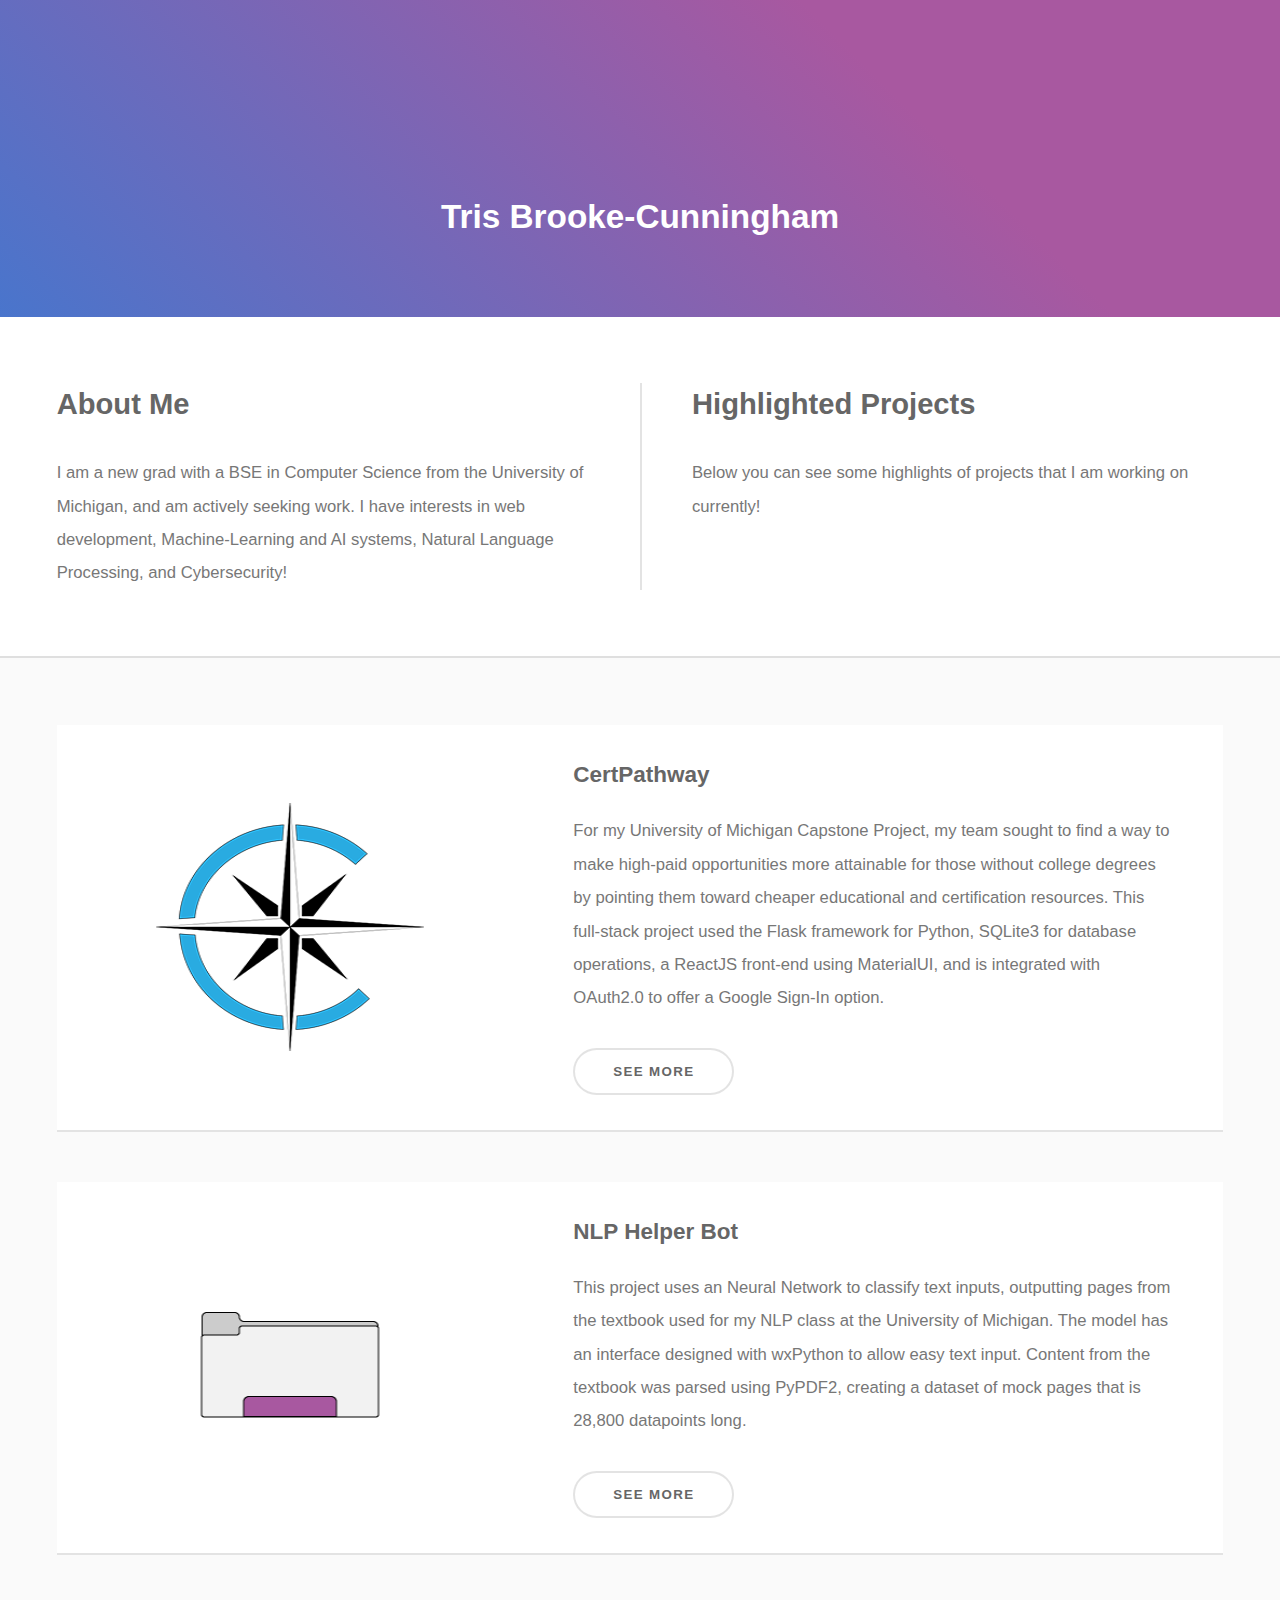
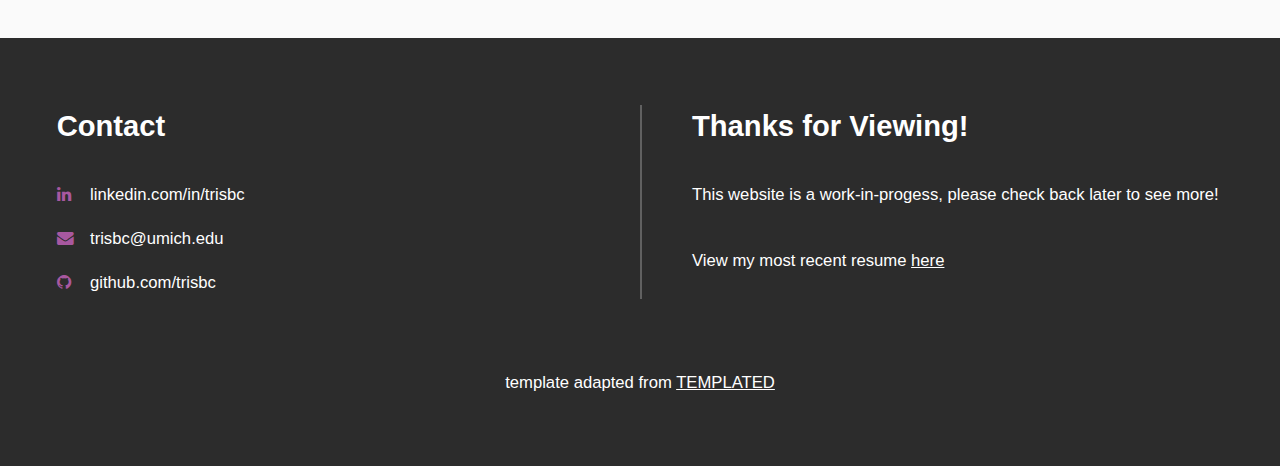
==== commit 5c786279: "footer style changes, home banner changes," ====
--- a/index.html
+++ b/index.html
@@ -21,23 +21,18 @@
 
 		<!-- Banner -->
 			<section id="banner">
+				<section style="text-align: center">
+					<h2>Tris Brooke-Cunningham</h2>
+				</section>
+			</section>
+		<!-- One -->
+			<section id="one" class="wrapper">
 				<div class="inner split">
 					<section>
-						<h2>Tris Brooke-Cunningham</h2>
-					</section>
-					<section>
+						<h2>About Me</h2>
 						<p>
 							I am a new grad with a BSE in Computer Science from the University of Michigan, and am actively seeking work. 
 							I have interests in web development, Machine-Learning and AI systems, Natural Language Processing, and Cybersecurity!
-						</p>
-					</section>
-				</div>
-			</section><!-- One --><section id="one" class="wrapper">
-				<div class="inner split">
-					<section>
-						<h2>Resume</h2>
-						<p>
-							View my most recent resume <a href="resume_trisbc.pdf" target="_blank">here</a> 
 						</p>
 
 					</section>
@@ -48,7 +43,9 @@
 						</p>
 					</section>
 				</div>
-			</section><section id="two" class="wrapper style2 alt"><div class="inner">
+			</section>
+			<section id="two" class="wrapper style2 alt">
+				<div class="inner">
 					<div class="spotlight">
 						<div class="image">
 							<img src="images/certpath_logo.png" alt="" width="432" height="360"></div>
@@ -89,8 +86,9 @@
 					<ul class="actions special"><li><a href="#" class="button alt">See Project Gallery (WIP)</a></li>
 					</ul></div>
 					-->
+				</div>
 			</section>
-			<!-- Contact -->
+		<!-- Contact -->
 			<div id="includeFooter"></div>
 
 		<!-- Scripts -->
--- a/assets/css/main.css
+++ b/assets/css/main.css
@@ -25,7 +25,7 @@
 	--pink: #D60270;
 	--lavendar: #a858a0;
 	--dark-lavendar: #341b32;
-
+	--grey: #2c2c2c;
 }
 
 
@@ -1459,8 +1459,9 @@
 		}
 
 		.wrapper.style1 {
-			background-color: #00BC8A;
-			color: #bfeee1;
+			background-color: var(--grey);
+			color: white;
+			margin-bottom: 0em;
 		}
 
 			.wrapper.style1 input, .wrapper.style1 select, .wrapper.style1 textarea {
@@ -1647,15 +1648,15 @@
 			}
 
 			.wrapper.style1 ul.checklist li:before {
-				color: #00BC8A;
+				color: var(--lavendar);
 			}
 
 			.wrapper.style1 ul.contact li:before {
-				color: #00BC8A;
+				color: var(--lavendar);
 			}
 
 			.wrapper.style1 header p {
-				color: #99e4d0;
+				color: white;
 			}
 
 			.wrapper.style1 table tbody tr {
@@ -1973,7 +1974,7 @@
 		background-image: url("images/overlay.jpg"), linear-gradient(45deg, var(--blue) 0%, var(--lavendar) 70%);
 		background-size: 100px 100px, cover;
 		color: rgba(255, 255, 255, 0.5);
-		padding: 2em 0 2em;
+		padding: 1em 0 1em;
 	}
 
 		#banner h2 {
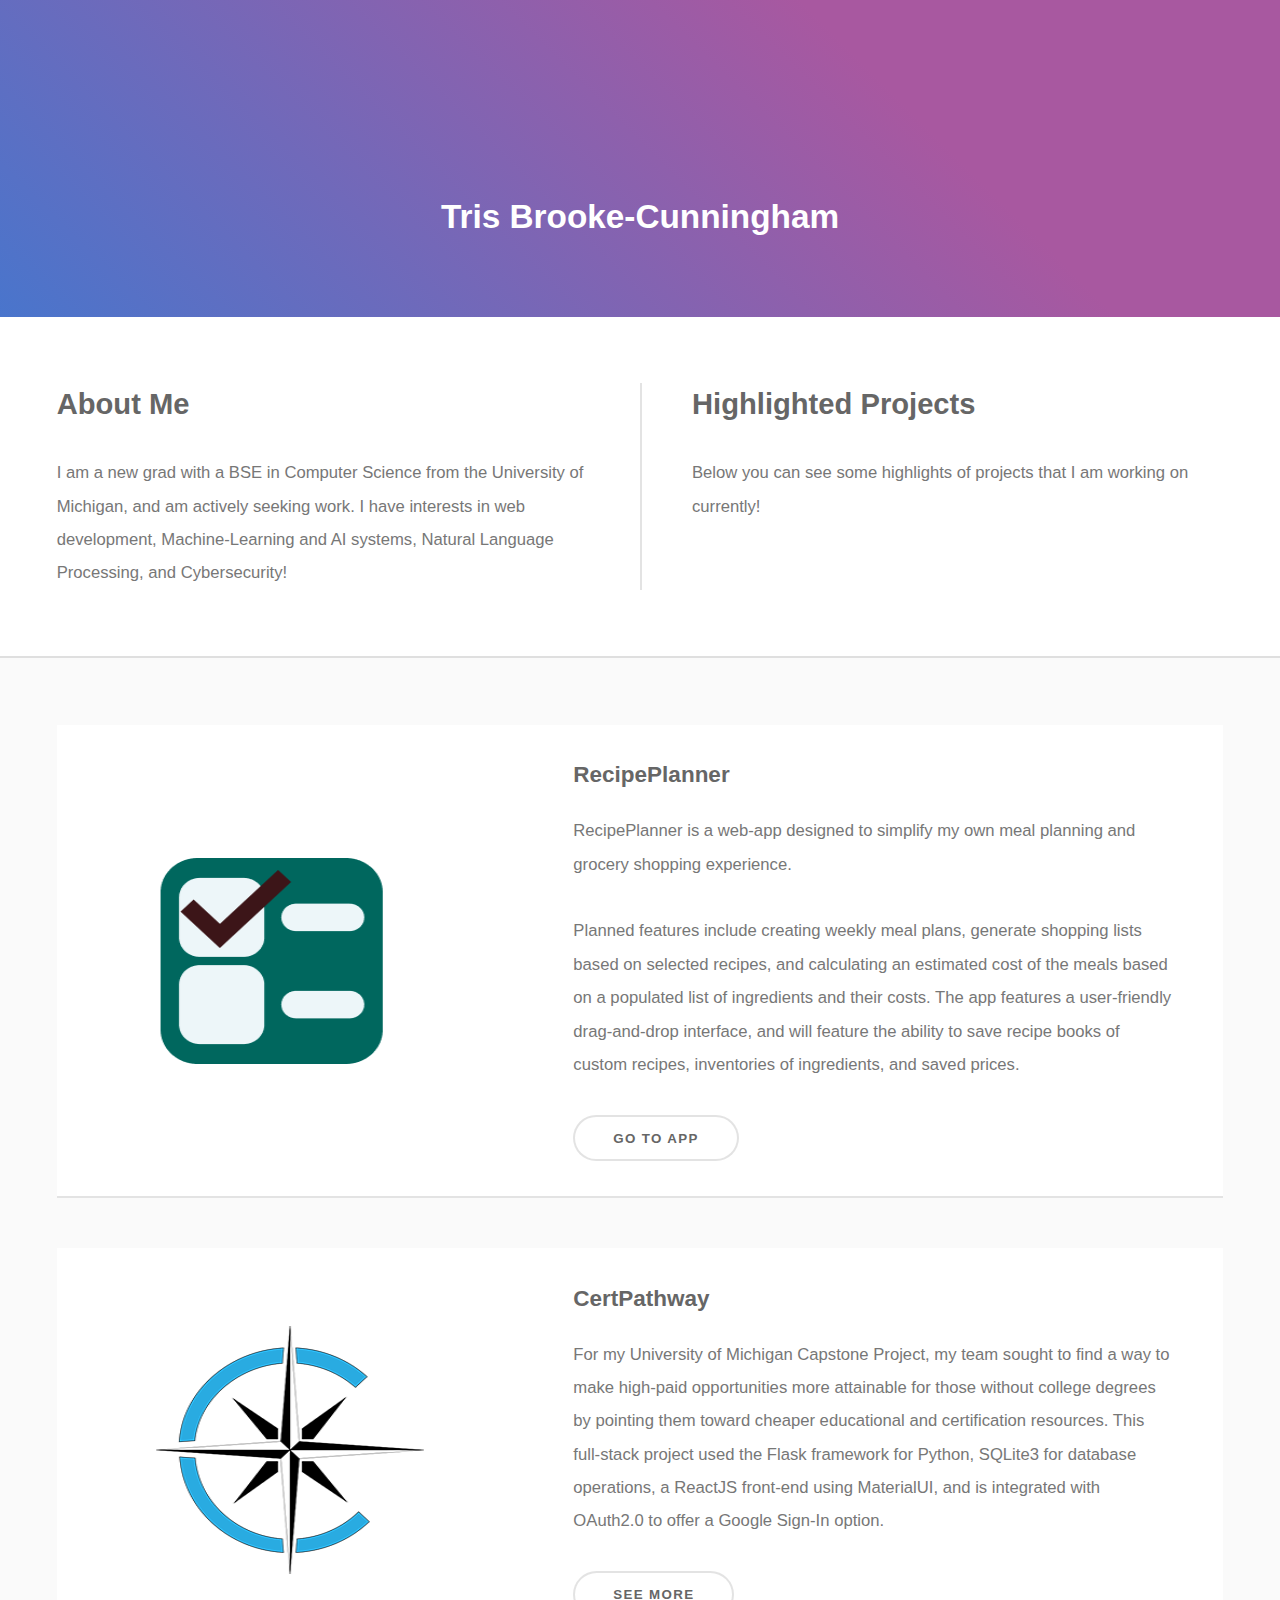
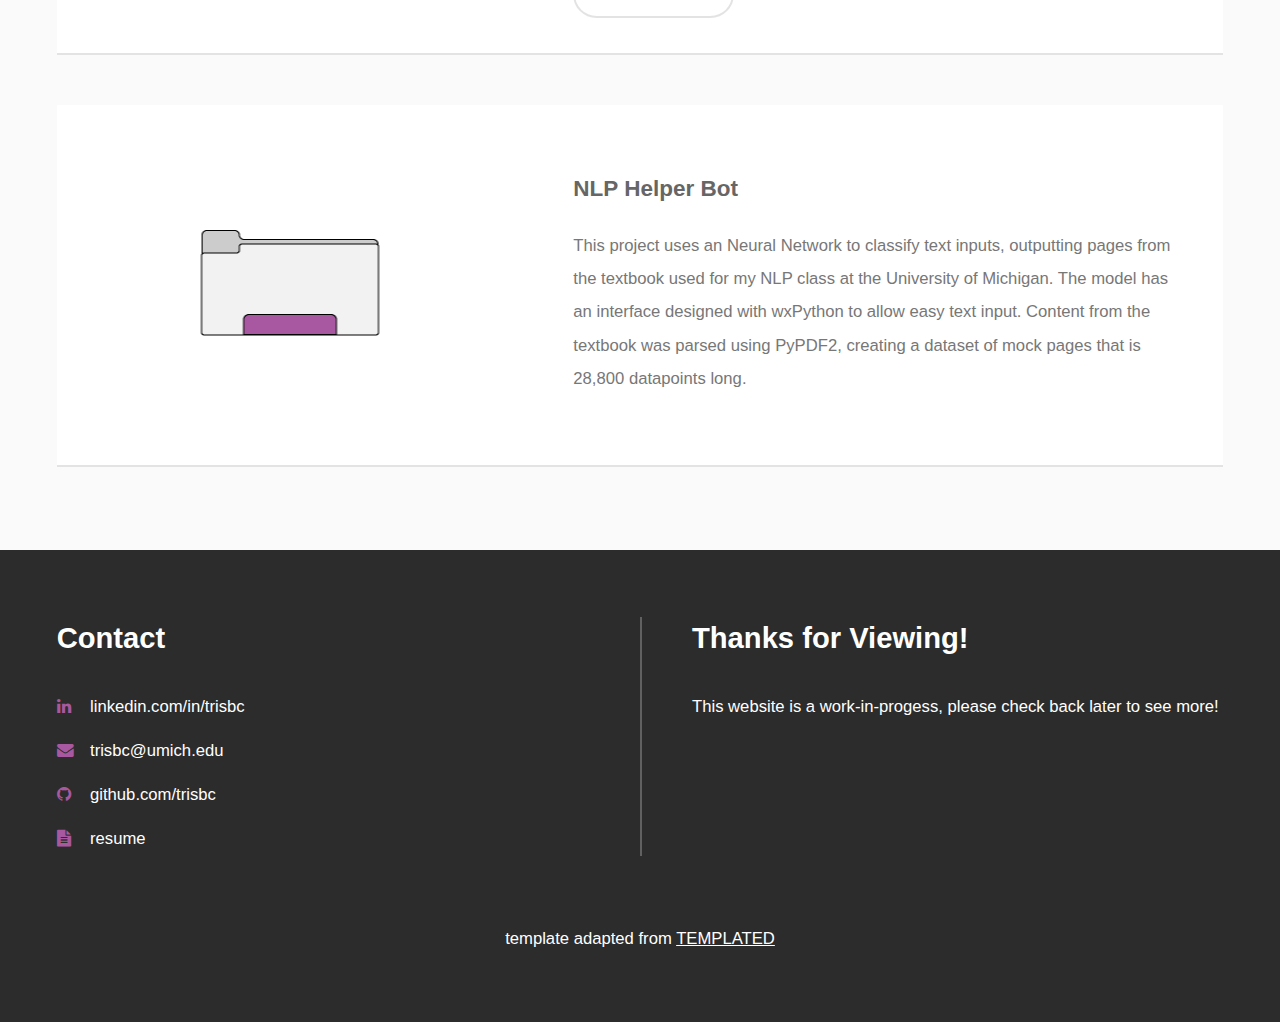
==== commit 4eb0ecc0: "update Recipe planner implementation to most recent build, add to home page" ====
--- a/index.html
+++ b/index.html
@@ -48,6 +48,24 @@
 				<div class="inner">
 					<div class="spotlight">
 						<div class="image">
+							<img src="images/RecipePlanner_logo.png" alt="" width="432" height="360"></div>
+						<div class="content">
+							<h3>RecipePlanner</h3>
+							<p>
+								RecipePlanner is a web-app designed to simplify my own meal planning and grocery shopping experience.
+							</p>
+							<p>
+								Planned features include creating weekly meal plans, generate shopping lists based on selected recipes, 
+								and calculating an estimated cost of the meals based on a populated list of ingredients and their costs. 
+								The app features a user-friendly drag-and-drop interface, and will feature the ability to save recipe 
+								books of custom recipes, inventories of ingredients, and saved prices.
+
+							</p>
+							<ul class="actions"><li><a href="/RecipePlanner/" class="button alt">Go to App</a></li>
+							</ul></div>
+					</div>
+					<div class="spotlight">
+						<div class="image">
 							<img src="images/certpath_logo.png" alt="" width="432" height="360"></div>
 						<div class="content">
 							<h3>CertPathway</h3>
@@ -70,9 +88,12 @@
 								University of Michigan. The model has an interface designed with wxPython to allow easy text input. Content from the textbook was
 								parsed using PyPDF2, creating a dataset of mock pages that is 28,800 datapoints long. 
 							</p>
-							<ul class="actions"><li><a href="/NLPBot" class="button alt">See More</a></li></ul>
+							<!-- <ul class="actions"><li><a href="/NLPBot" class="button alt">See More</a></li></ul> -->
 						</div>
 					</div>
+					
+					<!-- <ul class="actions special"><li><a href="#" class="button alt">See Project Gallery (WIP)</a></li> -->
+					</ul></div>
 					<!--
 					<div class="spotlight">
 						<div class="image">
--- a/assets/css/main.css
+++ b/assets/css/main.css
@@ -1442,6 +1442,21 @@
 			width: 70em;
 			max-width: 100%;
 		}
+
+		.imgbox {
+			margin-left:10%;
+			margin-right:10%;
+            display: grid;
+            height: 100%;
+        }
+        .center-fit {
+            max-width: 100%;
+            max-height: 100vh;
+            margin: auto;
+			border-width: 1px;
+    		border-color: var(--grey);
+			border-style:solid;
+        }
 		
 		.wrapper.inner h1 {
 			text-align: center;
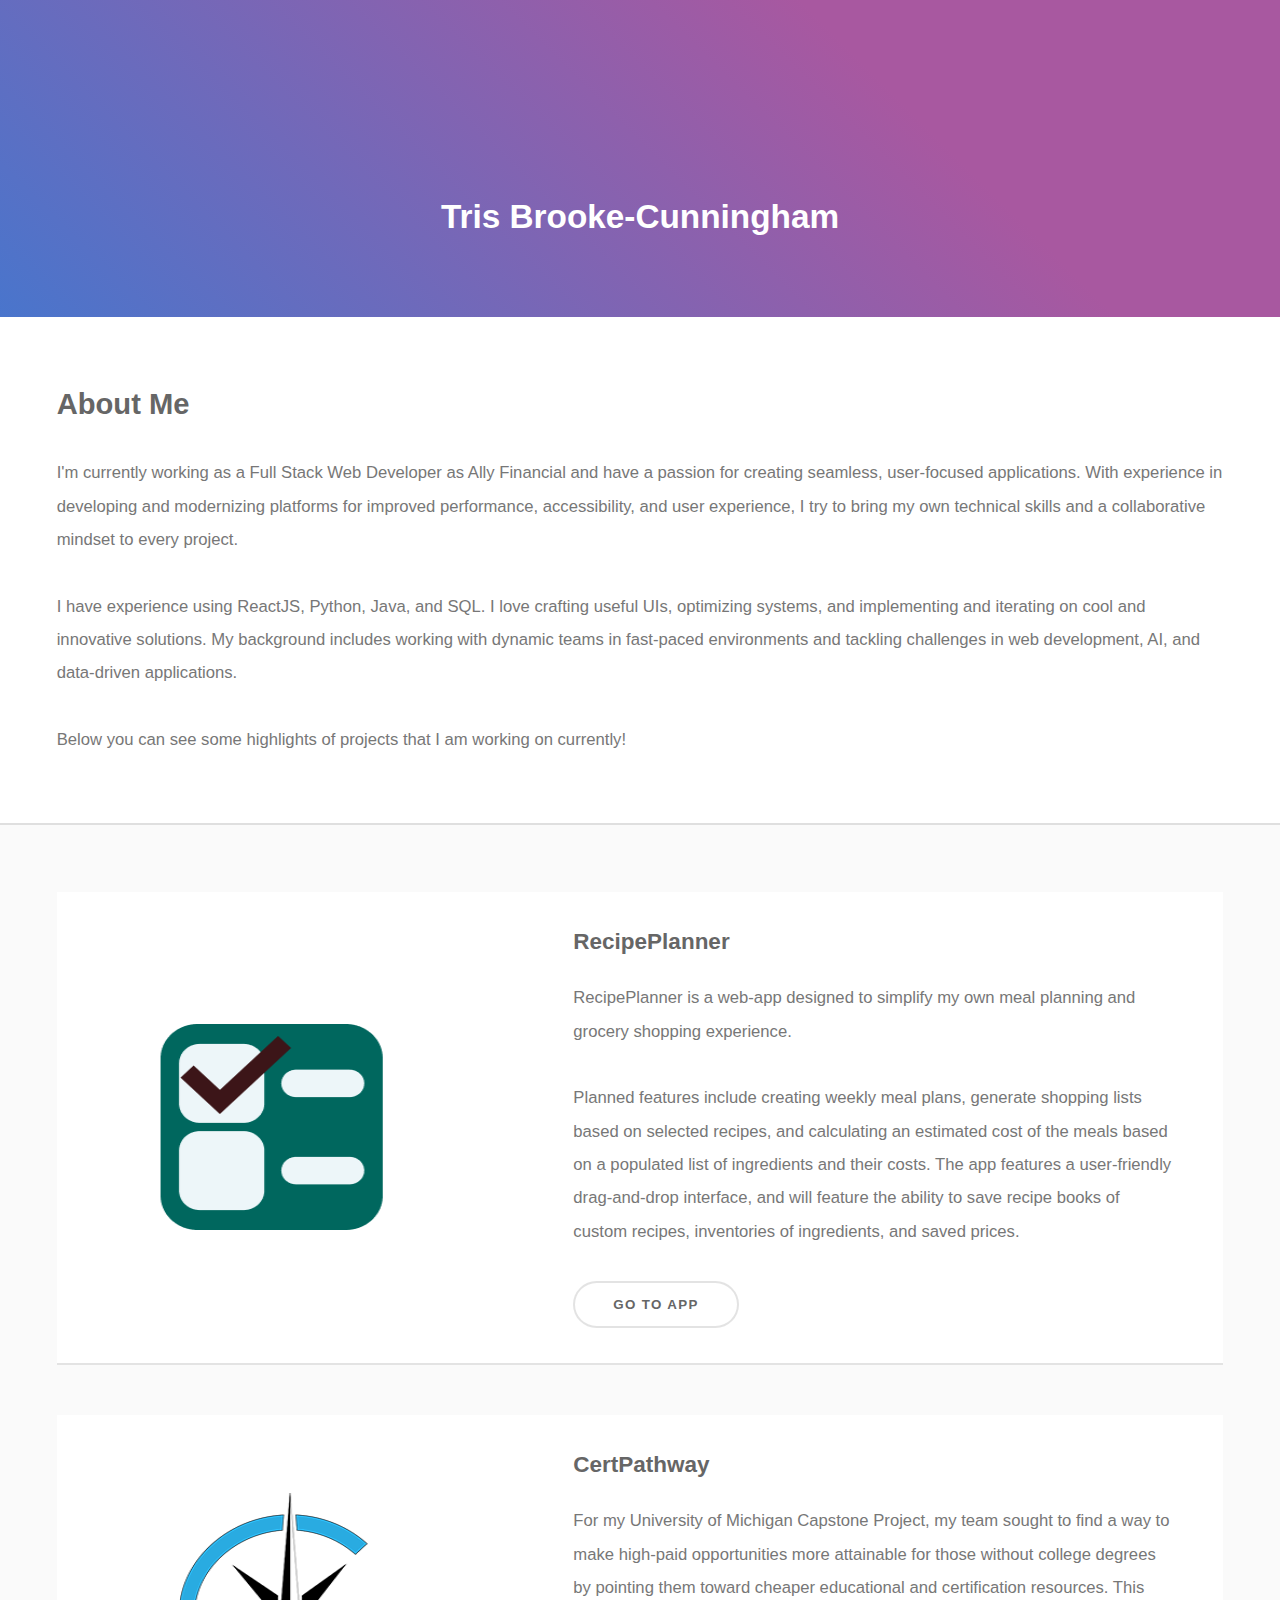
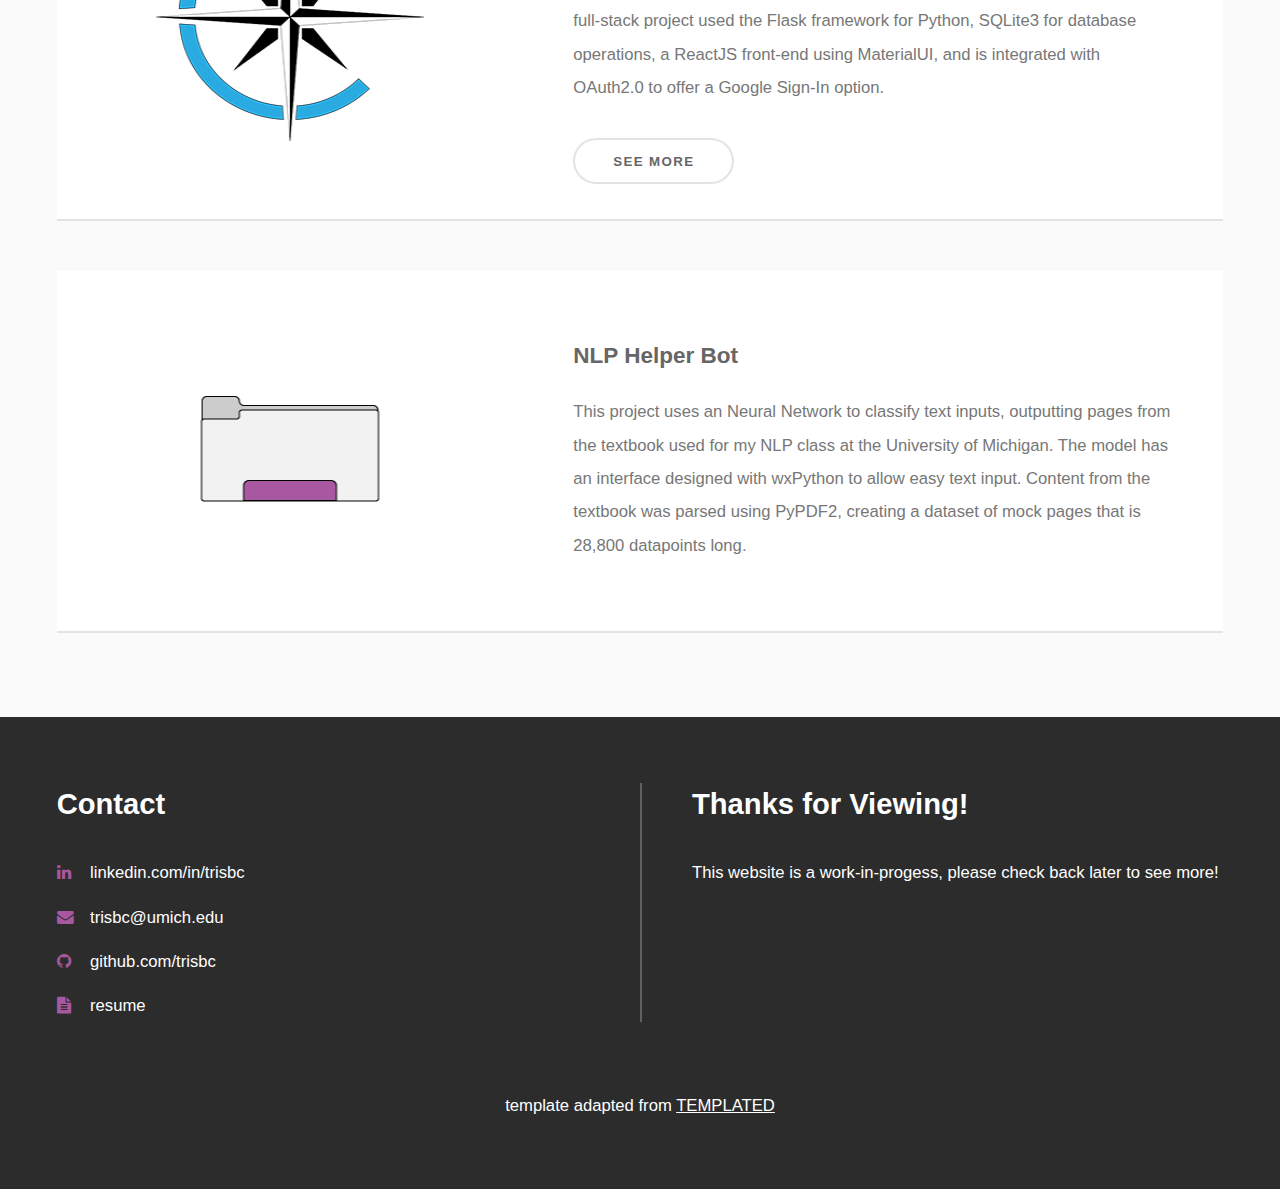
==== commit d8e2f3d6: "modify bio" ====
--- a/index.html
+++ b/index.html
@@ -27,17 +27,20 @@
 			</section>
 		<!-- One -->
 			<section id="one" class="wrapper">
-				<div class="inner split">
+				<div class="inner">
 					<section>
 						<h2>About Me</h2>
 						<p>
-							I am a new grad with a BSE in Computer Science from the University of Michigan, and am actively seeking work. 
-							I have interests in web development, Machine-Learning and AI systems, Natural Language Processing, and Cybersecurity!
+							I'm currently working as a Full Stack Web Developer as Ally Financial and have a passion for creating seamless, user-focused applications. 
+							With experience in developing and modernizing platforms for improved performance, accessibility, and user experience, I try to bring my own technical skills and a collaborative mindset to every project.
 						</p>
-
-					</section>
-					<section>
-						<h2>Highlighted Projects</h2>
+						<p>
+							I have experience using ReactJS, Python, Java, and SQL.  
+							
+							I love crafting useful UIs, optimizing systems, and implementing and iterating on cool and innovative solutions. 
+							
+							My background includes working with dynamic teams in fast-paced environments and tackling challenges in web development, AI, and data-driven applications.						
+						</p>
 						<p>
 							Below you can see some highlights of projects that I am working on currently!
 						</p>
@@ -61,7 +64,7 @@
 								books of custom recipes, inventories of ingredients, and saved prices.
 
 							</p>
-							<ul class="actions"><li><a href="/RecipePlanner/" class="button alt">Go to App</a></li>
+							<ul class="actions"><li><a href="/RecipePlanner/" target="_blank" class="button alt">Go to App</a></li>
 							</ul></div>
 					</div>
 					<div class="spotlight">
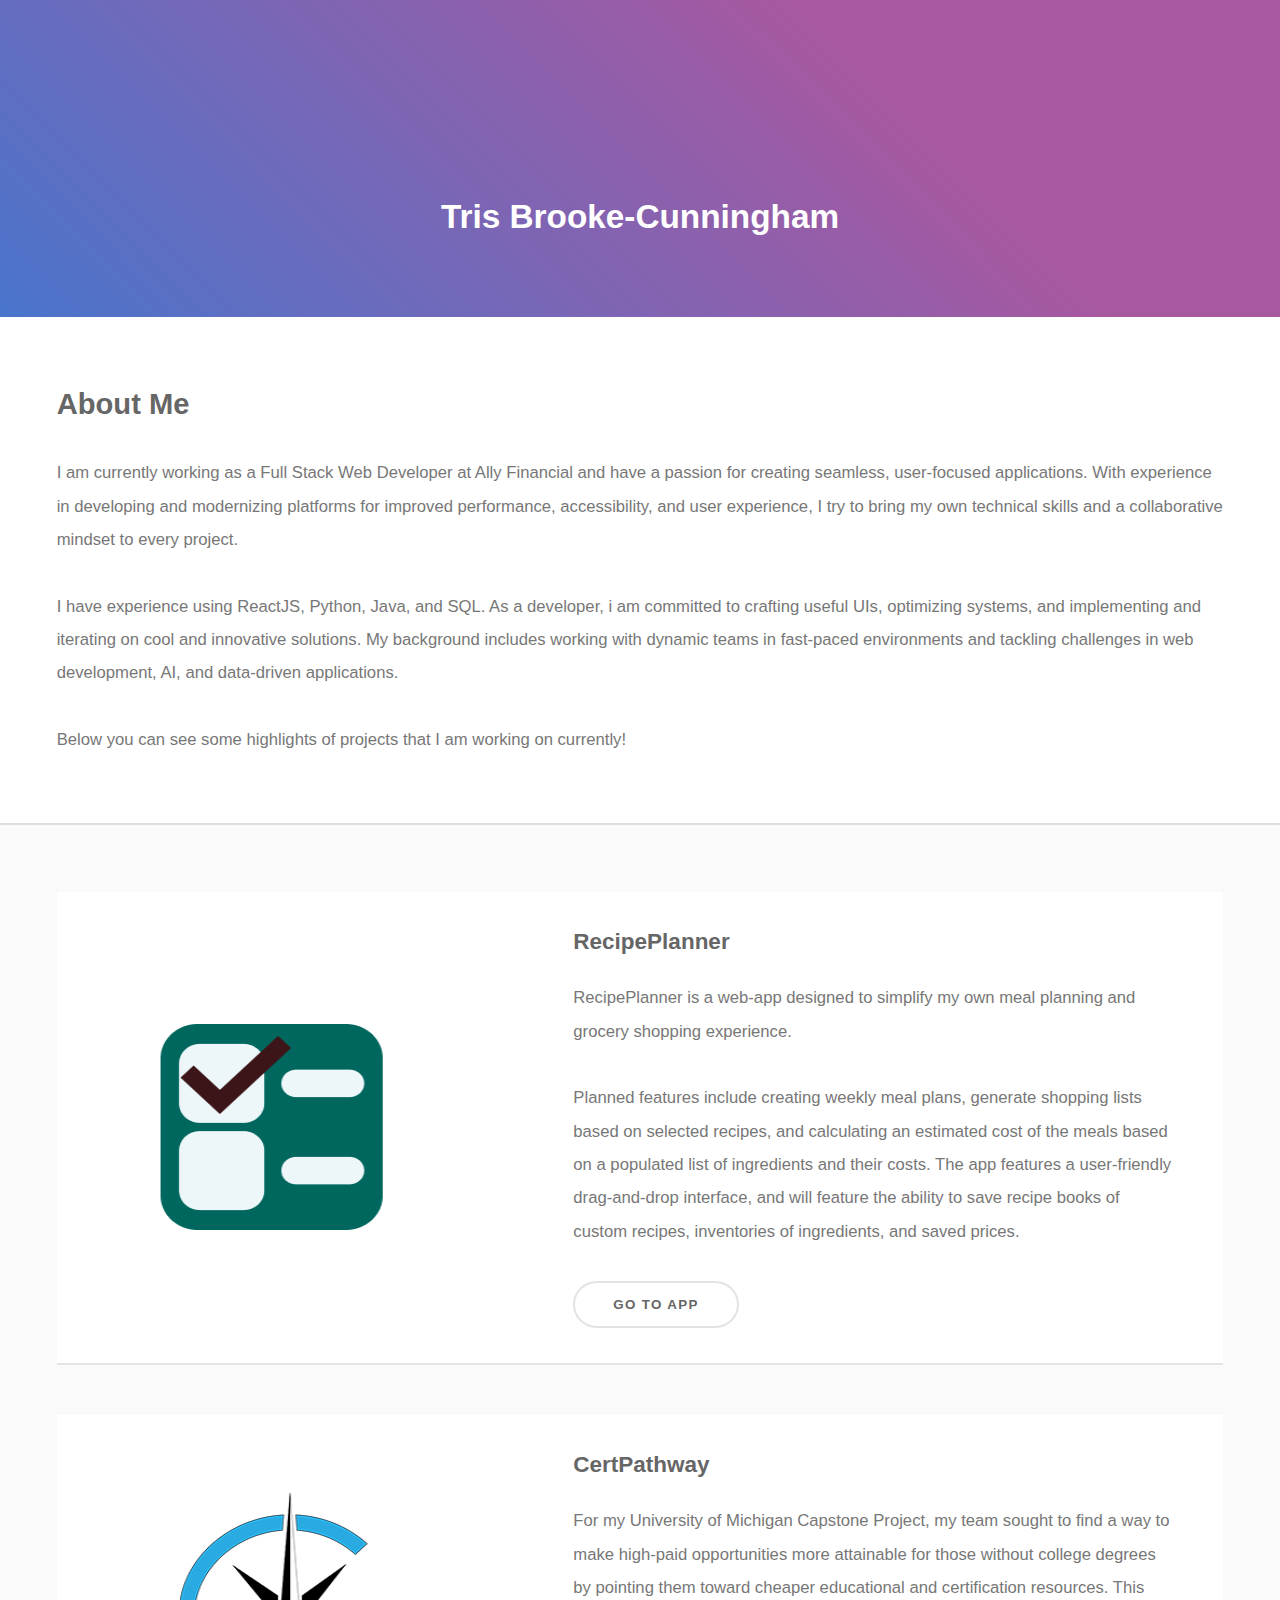
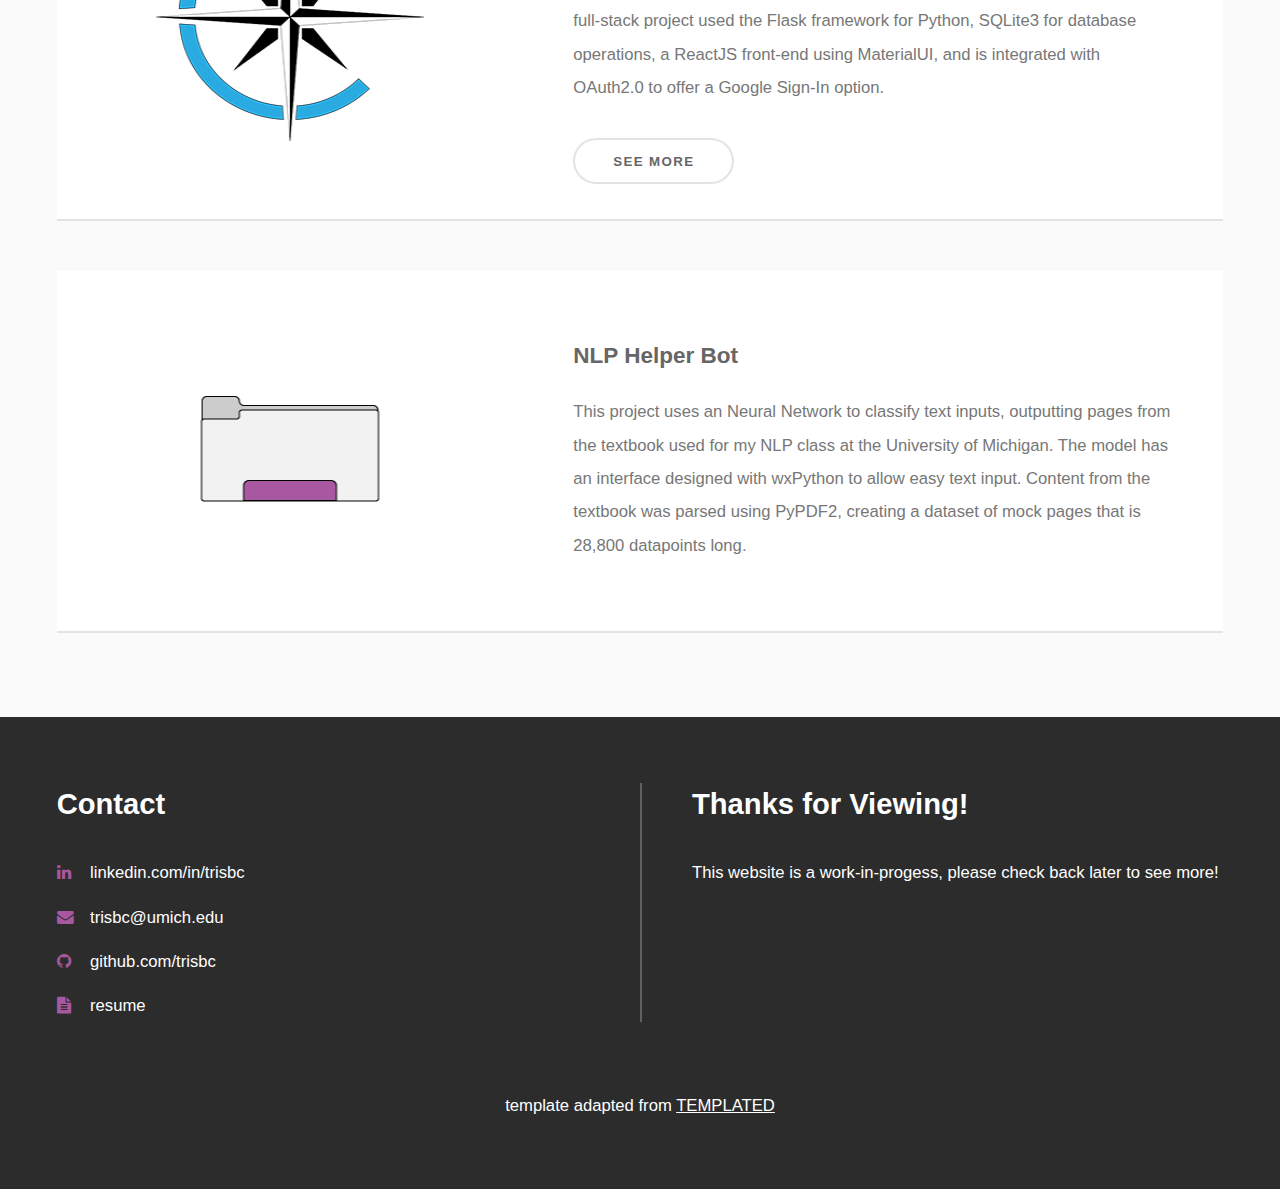
==== commit c99c5239: "Spelling fixes" ====
--- a/index.html
+++ b/index.html
@@ -31,13 +31,13 @@
 					<section>
 						<h2>About Me</h2>
 						<p>
-							I'm currently working as a Full Stack Web Developer as Ally Financial and have a passion for creating seamless, user-focused applications. 
+							I am currently working as a Full Stack Web Developer at Ally Financial and have a passion for creating seamless, user-focused applications. 
 							With experience in developing and modernizing platforms for improved performance, accessibility, and user experience, I try to bring my own technical skills and a collaborative mindset to every project.
-						</p>
+						</p> 
 						<p>
 							I have experience using ReactJS, Python, Java, and SQL.  
 							
-							I love crafting useful UIs, optimizing systems, and implementing and iterating on cool and innovative solutions. 
+							As a developer, i am committed to crafting useful UIs, optimizing systems, and implementing and iterating on cool and innovative solutions. 
 							
 							My background includes working with dynamic teams in fast-paced environments and tackling challenges in web development, AI, and data-driven applications.						
 						</p>
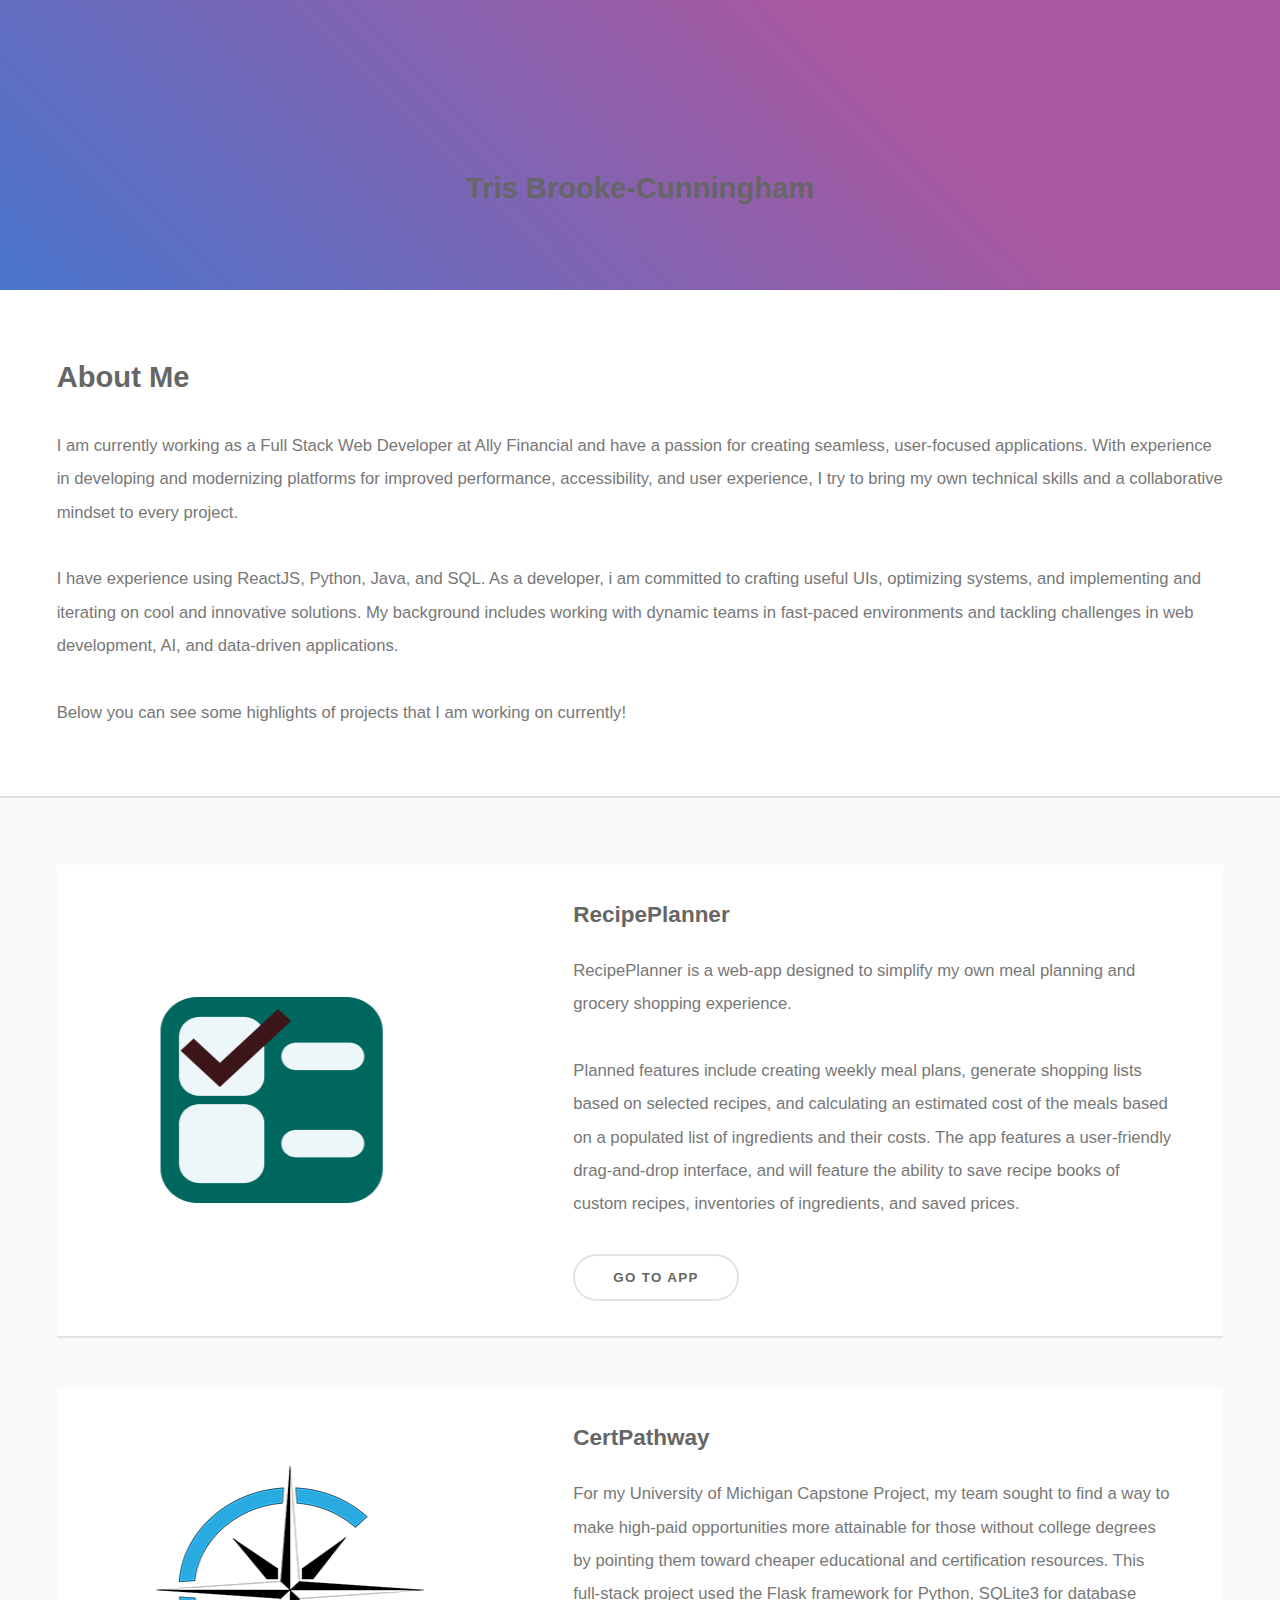
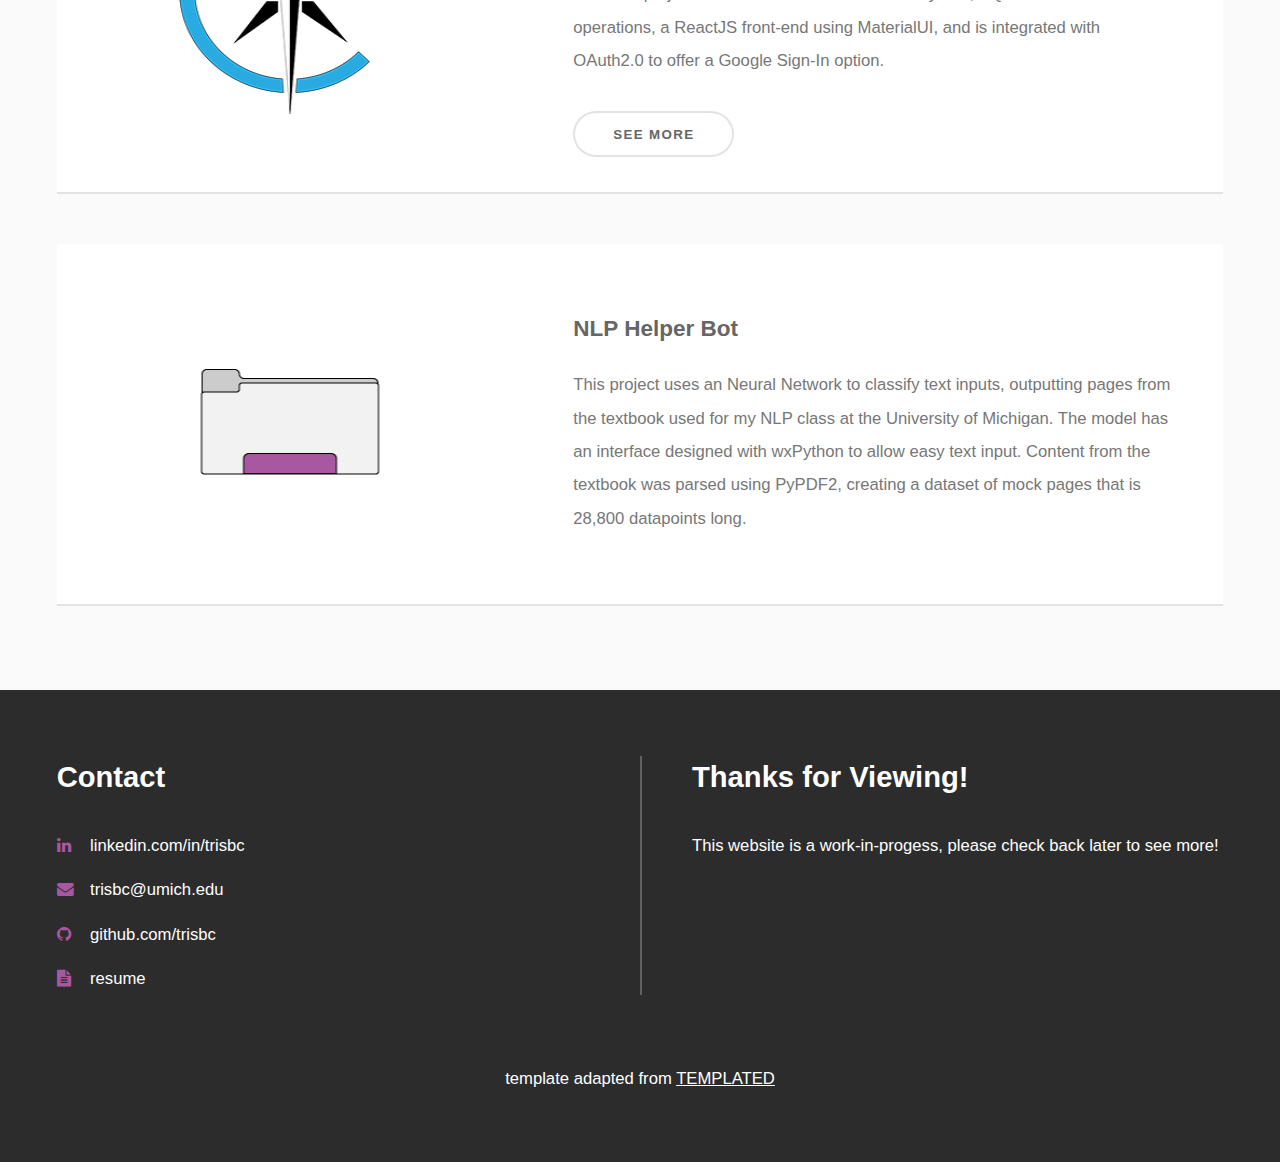
==== commit 2020b849: "Update RecipePlanner to most recent update, minor semantic tag changes" ====
--- a/index.html
+++ b/index.html
@@ -22,7 +22,7 @@
 		<!-- Banner -->
 			<section id="banner">
 				<section style="text-align: center">
-					<h2>Tris Brooke-Cunningham</h2>
+					<h1>Tris Brooke-Cunningham</h1>
 				</section>
 			</section>
 		<!-- One -->
--- a/assets/css/main.css
+++ b/assets/css/main.css
@@ -8,2197 +8,2298 @@
 
 /* Reset */
 
-	html, body, div, span, applet, object, iframe, h1, h2, h3, h4, h5, h6, p, blockquote, pre, a, abbr, acronym, address, big, cite, code, del, dfn, em, img, ins, kbd, q, s, samp, small, strike, strong, sub, sup, tt, var, b, u, i, center, dl, dt, dd, ol, ul, li, fieldset, form, label, legend, table, caption, tbody, tfoot, thead, tr, th, td, article, aside, canvas, details, embed, figure, figcaption, footer, header, hgroup, menu, nav, output, ruby, section, summary, time, mark, audio, video {
-		margin: 0;
-		padding: 0;
-		border: 0;
-		font-size: 100%;
-		font: inherit;
-		vertical-align: baseline;
-	}
-
-:root{
-	--blue: #4975cc;
-	--bi-pink: #D60270;
-	--bi-blue: #0038A8;
-	--bi-purple: #9B4F96;
-	--pink: #D60270;
-	--lavendar: #a858a0;
-	--dark-lavendar: #341b32;
-	--grey: #2c2c2c;
-}
-
+html,
+body,
+div,
+span,
+applet,
+object,
+iframe,
+h1,
+h2,
+h3,
+h4,
+h5,
+h6,
+p,
+blockquote,
+pre,
+a,
+abbr,
+acronym,
+address,
+big,
+cite,
+code,
+del,
+dfn,
+em,
+img,
+ins,
+kbd,
+q,
+s,
+samp,
+small,
+strike,
+strong,
+sub,
+sup,
+tt,
+var,
+b,
+u,
+i,
+center,
+dl,
+dt,
+dd,
+ol,
+ul,
+li,
+fieldset,
+form,
+label,
+legend,
+table,
+caption,
+tbody,
+tfoot,
+thead,
+tr,
+th,
+td,
+article,
+aside,
+canvas,
+details,
+embed,
+figure,
+figcaption,
+footer,
+header,
+hgroup,
+menu,
+nav,
+output,
+ruby,
+section,
+summary,
+time,
+mark,
+audio,
+video {
+  margin: 0;
+  padding: 0;
+  border: 0;
+  font-size: 100%;
+  font: inherit;
+  vertical-align: baseline;
+}
+
+:root {
+  --blue: #4975cc;
+  --bi-pink: #d60270;
+  --bi-blue: #0038a8;
+  --bi-purple: #9b4f96;
+  --pink: #d60270;
+  --lavendar: #a858a0;
+  --dark-lavendar: #341b32;
+  --grey: #2c2c2c;
+}
 
 .image.fit img {
-	width: 100%;
-	height: auto;
-}
-	article, aside, details, figcaption, figure, footer, header, hgroup, menu, nav, section {
-		display: block;
-	}
-
-	body {
-		line-height: 1;
-	}
-
-	ol, ul {
-		list-style: none;
-	}
-
-	blockquote, q {
-		quotes: none;
-	}
-
-	blockquote:before, blockquote:after, q:before, q:after {
-		content: '';
-		content: none;
-	}
-
-	table {
-		border-collapse: collapse;
-		border-spacing: 0;
-	}
-
-	body {
-		-webkit-text-size-adjust: none;
-	}
+  width: 100%;
+  height: auto;
+}
+article,
+aside,
+details,
+figcaption,
+figure,
+footer,
+header,
+hgroup,
+menu,
+nav,
+section {
+  display: block;
+}
+
+body {
+  line-height: 1;
+}
+
+ol,
+ul {
+  list-style: none;
+}
+
+blockquote,
+q {
+  quotes: none;
+}
+
+blockquote:before,
+blockquote:after,
+q:before,
+q:after {
+  content: "";
+  content: none;
+}
+
+table {
+  border-collapse: collapse;
+  border-spacing: 0;
+}
+
+body {
+  -webkit-text-size-adjust: none;
+}
 
 /* Box Model */
 
-	*, *:before, *:after {
-		-moz-box-sizing: border-box;
-		-webkit-box-sizing: border-box;
-		box-sizing: border-box;
-	}
-
+*,
+*:before,
+*:after {
+  -moz-box-sizing: border-box;
+  -webkit-box-sizing: border-box;
+  box-sizing: border-box;
+}
 
 /* Basic */
 
-	@-ms-viewport {
-		width: device-width;
-	}
-
-	body {
-		-ms-overflow-style: scrollbar;
-	}
-
-	@media screen and (max-width: 480px) {
-
-		html, body {
-			min-width: 320px;
-		}
-
-	}
-
-	body {
-		background: #fff;
-	}
-
-		body.is-loading *, body.is-loading *:before, body.is-loading *:after {
-			-moz-animation: none !important;
-			-webkit-animation: none !important;
-			-ms-animation: none !important;
-			animation: none !important;
-			-moz-transition: none !important;
-			-webkit-transition: none !important;
-			-ms-transition: none !important;
-			transition: none !important;
-		}
+@-ms-viewport {
+  width: device-width;
+}
+
+body {
+  -ms-overflow-style: scrollbar;
+}
+
+@media screen and (max-width: 480px) {
+  html,
+  body {
+    min-width: 320px;
+  }
+}
+
+body {
+  background: #fff;
+}
+
+body.is-loading *,
+body.is-loading *:before,
+body.is-loading *:after {
+  -moz-animation: none !important;
+  -webkit-animation: none !important;
+  -ms-animation: none !important;
+  animation: none !important;
+  -moz-transition: none !important;
+  -webkit-transition: none !important;
+  -ms-transition: none !important;
+  transition: none !important;
+}
 
 /* Type */
 
-	body {
-		background-color: #fff;
-		color: #777;
-	}
-
-	body, input, select, textarea {
-		font-family: Arial, Helvetica, sans-serif;
-		font-size: 13pt;
-		font-weight: normal;
-		line-height: 2;
-	}
-
-		@media screen and (max-width: 1680px) {
-
-			body, input, select, textarea {
-				font-size: 13.5pt;
-			}
-
-		}
-
-		@media screen and (max-width: 1366px) {
-
-			body, input, select, textarea {
-				font-size: 12.5pt;
-			}
-
-		}
-
-		@media screen and (max-width: 980px) {
-
-			body, input, select, textarea {
-				font-size: 12pt;
-			}
-
-		}
-
-		@media screen and (max-width: 736px) {
-
-			body, input, select, textarea {
-				font-size: 11.5pt;
-			}
-
-		}
-
-		@media screen and (max-width: 480px) {
-
-			body, input, select, textarea {
-				font-size: 11.5pt;
-			}
-
-		}
-
-
-
-	a {
-		-moz-transition: color 0.2s ease;
-		-webkit-transition: color 0.2s ease;
-		-ms-transition: color 0.2s ease;
-		transition: color 0.2s ease;
-		text-decoration: underline;
-	}
-
-		a:hover {
-			color: #7468B8 !important;
-			text-decoration: none;
-		}
-
-	strong, b {
-		font-weight: bold;
-	}
-
-	em, i {
-		font-style: italic;
-	}
-
-	p {
-		margin: 0 0 2em 0;
-	}
-
-	h1, h2, h3, h4, h5, h6 {
-		font-weight: bold;
-		line-height: 1.5;
-		margin: 0 0 1em 0;
-	}
-
-		h1 a, h2 a, h3 a, h4 a, h5 a, h6 a {
-			color: inherit;
-			text-decoration: none;
-		}
-
-	h2 {
-		font-size: 1.75em;
-	}
-
-	h3 {
-		font-size: 1.35em;
-	}
-
-	h4 {
-		font-size: 1.1em;
-	}
-
-	h5 {
-		font-size: 0.9em;
-	}
-
-	h6 {
-		font-size: 0.7em;
-	}
-
-	sub {
-		font-size: 0.8em;
-		position: relative;
-		top: 0.5em;
-	}
-
-	sup {
-		font-size: 0.8em;
-		position: relative;
-		top: -0.5em;
-	}
-
-	blockquote {
-		border-left: solid 4px;
-		font-style: italic;
-		margin: 0 0 2em 0;
-		padding: 0.5em 0 0.5em 2em;
-	}
-
-	code {
-		border-radius: 0;
-		border: solid 1px;
-		font-family: "Courier New", monospace;
-		font-size: 0.9em;
-		margin: 0 0.25em;
-		padding: 0.25em 0.65em;
-	}
-
-	pre {
-		-webkit-overflow-scrolling: touch;
-		font-family: "Courier New", monospace;
-		font-size: 0.9em;
-		margin: 0 0 2em 0;
-	}
-
-		pre code {
-			display: block;
-			line-height: 1.75;
-			padding: 1em 1.5em;
-			overflow-x: auto;
-		}
-
-	hr {
-		border: 0;
-		border-bottom: solid 1px;
-		margin: 2em 0;
-	}
-
-		hr.major {
-			margin: 3em 0;
-		}
-
-	.align-left {
-		text-align: left;
-	}
-
-	.align-center {
-		text-align: center;
-	}
-
-	.align-right {
-		text-align: right;
-	}
-
-	input, select, textarea {
-		color: #666;
-	}
-
-	a {
-		color: #a858a0;
-	}
-
-	strong, b {
-		color: #666;
-	}
-
-	h1, h2, h3, h4, h5, h6 {
-		color: #666;
-	}
-
-	blockquote {
-		border-left-color: rgba(144, 144, 144, 0.25);
-	}
-
-	code {
-		background: rgba(144, 144, 144, 0.075);
-		border-color: rgba(144, 144, 144, 0.25);
-	}
-
-	hr {
-		border-bottom-color: rgba(144, 144, 144, 0.25);
-	}
+body {
+  background-color: #fff;
+  color: #777;
+}
+
+body,
+input,
+select,
+textarea {
+  font-family: Arial, Helvetica, sans-serif;
+  font-size: 13pt;
+  font-weight: normal;
+  line-height: 2;
+}
+
+@media screen and (max-width: 1680px) {
+  body,
+  input,
+  select,
+  textarea {
+    font-size: 13.5pt;
+  }
+}
+
+@media screen and (max-width: 1366px) {
+  body,
+  input,
+  select,
+  textarea {
+    font-size: 12.5pt;
+  }
+}
+
+@media screen and (max-width: 980px) {
+  body,
+  input,
+  select,
+  textarea {
+    font-size: 12pt;
+  }
+}
+
+@media screen and (max-width: 736px) {
+  body,
+  input,
+  select,
+  textarea {
+    font-size: 11.5pt;
+  }
+}
+
+@media screen and (max-width: 480px) {
+  body,
+  input,
+  select,
+  textarea {
+    font-size: 11.5pt;
+  }
+}
+
+a {
+  -moz-transition: color 0.2s ease;
+  -webkit-transition: color 0.2s ease;
+  -ms-transition: color 0.2s ease;
+  transition: color 0.2s ease;
+  text-decoration: underline;
+}
+
+a:hover {
+  color: #7468b8 !important;
+  text-decoration: none;
+}
+
+strong,
+b {
+  font-weight: bold;
+}
+
+em,
+i {
+  font-style: italic;
+}
+
+p {
+  margin: 0 0 2em 0;
+}
+
+h1,
+h2,
+h3,
+h4,
+h5,
+h6 {
+  font-weight: bold;
+  line-height: 1.5;
+  margin: 0 0 1em 0;
+}
+
+h1 a,
+h2 a,
+h3 a,
+h4 a,
+h5 a,
+h6 a {
+  color: inherit;
+  text-decoration: none;
+}
+
+h1 {
+  font-size: 1.75em;
+}
+
+h2 {
+  font-size: 1.75em;
+}
+
+h3 {
+  font-size: 1.35em;
+}
+
+h4 {
+  font-size: 1.1em;
+}
+
+h5 {
+  font-size: 0.9em;
+}
+
+h6 {
+  font-size: 0.7em;
+}
+
+sub {
+  font-size: 0.8em;
+  position: relative;
+  top: 0.5em;
+}
+
+sup {
+  font-size: 0.8em;
+  position: relative;
+  top: -0.5em;
+}
+
+blockquote {
+  border-left: solid 4px;
+  font-style: italic;
+  margin: 0 0 2em 0;
+  padding: 0.5em 0 0.5em 2em;
+}
+
+code {
+  border-radius: 0;
+  border: solid 1px;
+  font-family: "Courier New", monospace;
+  font-size: 0.9em;
+  margin: 0 0.25em;
+  padding: 0.25em 0.65em;
+}
+
+pre {
+  -webkit-overflow-scrolling: touch;
+  font-family: "Courier New", monospace;
+  font-size: 0.9em;
+  margin: 0 0 2em 0;
+}
+
+pre code {
+  display: block;
+  line-height: 1.75;
+  padding: 1em 1.5em;
+  overflow-x: auto;
+}
+
+hr {
+  border: 0;
+  border-bottom: solid 1px;
+  margin: 2em 0;
+}
+
+hr.major {
+  margin: 3em 0;
+}
+
+.align-left {
+  text-align: left;
+}
+
+.align-center {
+  text-align: center;
+}
+
+.align-right {
+  text-align: right;
+}
+
+input,
+select,
+textarea {
+  color: #666;
+}
+
+a {
+  color: #a858a0;
+}
+
+strong,
+b {
+  color: #666;
+}
+
+h1,
+h2,
+h3,
+h4,
+h5,
+h6 {
+  color: #666;
+}
+
+blockquote {
+  border-left-color: rgba(144, 144, 144, 0.25);
+}
+
+code {
+  background: rgba(144, 144, 144, 0.075);
+  border-color: rgba(144, 144, 144, 0.25);
+}
+
+hr {
+  border-bottom-color: rgba(144, 144, 144, 0.25);
+}
 
 /* Box */
 
-	.box {
-		border-radius: 0;
-		border: solid 1px;
-		margin-bottom: 2em;
-		padding: 1.5em;
-	}
-
-		.box > :last-child,
-		.box > :last-child > :last-child,
-		.box > :last-child > :last-child > :last-child {
-			margin-bottom: 0;
-		}
-
-		.box.alt {
-			border: 0;
-			border-radius: 0;
-			padding: 0;
-		}
-
-	.box {
-		border-color: rgba(144, 144, 144, 0.25);
-	}
+.box {
+  border-radius: 0;
+  border: solid 1px;
+  margin-bottom: 2em;
+  padding: 1.5em;
+}
+
+.box > :last-child,
+.box > :last-child > :last-child,
+.box > :last-child > :last-child > :last-child {
+  margin-bottom: 0;
+}
+
+.box.alt {
+  border: 0;
+  border-radius: 0;
+  padding: 0;
+}
+
+.box {
+  border-color: rgba(144, 144, 144, 0.25);
+}
 
 /* Button */
 
-	input[type="submit"],
-	input[type="reset"],
-	input[type="button"],
-	button,
-	.button {
-		-moz-appearance: none;
-		-webkit-appearance: none;
-		-ms-appearance: none;
-		appearance: none;
-		-moz-transition: background-color 0.2s ease-in-out, color 0.2s ease-in-out;
-		-webkit-transition: background-color 0.2s ease-in-out, color 0.2s ease-in-out;
-		-ms-transition: background-color 0.2s ease-in-out, color 0.2s ease-in-out;
-		transition: background-color 0.2s ease-in-out, color 0.2s ease-in-out;
-		border-radius: 2em;
-		border: 0;
-		cursor: pointer;
-		display: inline-block;
-		font-size: 0.8em;
-		font-weight: bold;
-		height: 3.5em;
-		letter-spacing: 0.1em;
-		line-height: 3.65em;
-		padding: 0 3em;
-		text-align: center;
-		text-decoration: none;
-		text-transform: uppercase;
-		white-space: nowrap;
-	}
-
-		input[type="submit"].icon,
-		input[type="reset"].icon,
-		input[type="button"].icon,
-		button.icon,
-		.button.icon {
-			padding-left: 1.35em;
-		}
-
-			input[type="submit"].icon:before,
-			input[type="reset"].icon:before,
-			input[type="button"].icon:before,
-			button.icon:before,
-			.button.icon:before {
-				margin-right: 0.5em;
-			}
-
-		input[type="submit"].fit,
-		input[type="reset"].fit,
-		input[type="button"].fit,
-		button.fit,
-		.button.fit {
-			display: block;
-			margin: 0 0 1em 0;
-			width: 100%;
-		}
-
-		input[type="submit"].small,
-		input[type="reset"].small,
-		input[type="button"].small,
-		button.small,
-		.button.small {
-			font-size: 0.8em;
-		}
-
-		input[type="submit"].big,
-		input[type="reset"].big,
-		input[type="button"].big,
-		button.big,
-		.button.big {
-			font-size: 1.35em;
-		}
-
-		input[type="submit"].disabled, input[type="submit"]:disabled,
-		input[type="reset"].disabled,
-		input[type="reset"]:disabled,
-		input[type="button"].disabled,
-		input[type="button"]:disabled,
-		button.disabled,
-		button:disabled,
-		.button.disabled,
-		.button:disabled {
-			-moz-pointer-events: none;
-			-webkit-pointer-events: none;
-			-ms-pointer-events: none;
-			pointer-events: none;
-			opacity: 0.25;
-		}
-
-		@media screen and (max-width: 480px) {
-
-			input[type="submit"],
-			input[type="reset"],
-			input[type="button"],
-			button,
-			.button {
-				padding: 0;
-			}
-
-		}
-
-	input[type="submit"],
-	input[type="reset"],
-	input[type="button"],
-	button,
-	.button {
-		background-color: #fafafa;
-		color: #666 !important;
-	}
-
-		input[type="submit"]:hover,
-		input[type="reset"]:hover,
-		input[type="button"]:hover,
-		button:hover,
-		.button:hover {
-			background-color: white;
-		}
-
-		input[type="submit"]:active,
-		input[type="reset"]:active,
-		input[type="button"]:active,
-		button:active,
-		.button:active {
-			background-color: #ededed;
-		}
-
-		input[type="submit"].alt,
-		input[type="reset"].alt,
-		input[type="button"].alt,
-		button.alt,
-		.button.alt {
-			background-color: transparent;
-			box-shadow: inset 0 0 0 2px rgba(144, 144, 144, 0.25);
-			color: #666 !important;
-		}
-
-			input[type="submit"].alt:hover,
-			input[type="reset"].alt:hover,
-			input[type="button"].alt:hover,
-			button.alt:hover,
-			.button.alt:hover {
-				background-color: rgba(144, 144, 144, 0.075);
-			}
-
-			input[type="submit"].alt:active,
-			input[type="reset"].alt:active,
-			input[type="button"].alt:active,
-			button.alt:active,
-			.button.alt:active {
-				background-color: rgba(144, 144, 144, 0.2);
-			}
-
-			input[type="submit"].alt.icon:before,
-			input[type="reset"].alt.icon:before,
-			input[type="button"].alt.icon:before,
-			button.alt.icon:before,
-			.button.alt.icon:before {
-				color: #bbb;
-			}
-
-		input[type="submit"].special,
-		input[type="reset"].special,
-		input[type="button"].special,
-		button.special,
-		.button.special {
-			background-color: #00BC8A;
-			color: #ffffff !important;
-		}
-
-			input[type="submit"].special:hover,
-			input[type="reset"].special:hover,
-			input[type="button"].special:hover,
-			button.special:hover,
-			.button.special:hover {
-				background-color: #00d69d;
-			}
-
-			input[type="submit"].special:active,
-			input[type="reset"].special:active,
-			input[type="button"].special:active,
-			button.special:active,
-			.button.special:active {
-				background-color: #00a377;
-			}
+input[type="submit"],
+input[type="reset"],
+input[type="button"],
+button,
+.button {
+  -moz-appearance: none;
+  -webkit-appearance: none;
+  -ms-appearance: none;
+  appearance: none;
+  -moz-transition: background-color 0.2s ease-in-out, color 0.2s ease-in-out;
+  -webkit-transition: background-color 0.2s ease-in-out, color 0.2s ease-in-out;
+  -ms-transition: background-color 0.2s ease-in-out, color 0.2s ease-in-out;
+  transition: background-color 0.2s ease-in-out, color 0.2s ease-in-out;
+  border-radius: 2em;
+  border: 0;
+  cursor: pointer;
+  display: inline-block;
+  font-size: 0.8em;
+  font-weight: bold;
+  height: 3.5em;
+  letter-spacing: 0.1em;
+  line-height: 3.65em;
+  padding: 0 3em;
+  text-align: center;
+  text-decoration: none;
+  text-transform: uppercase;
+  white-space: nowrap;
+}
+
+input[type="submit"].icon,
+input[type="reset"].icon,
+input[type="button"].icon,
+button.icon,
+.button.icon {
+  padding-left: 1.35em;
+}
+
+input[type="submit"].icon:before,
+input[type="reset"].icon:before,
+input[type="button"].icon:before,
+button.icon:before,
+.button.icon:before {
+  margin-right: 0.5em;
+}
+
+input[type="submit"].fit,
+input[type="reset"].fit,
+input[type="button"].fit,
+button.fit,
+.button.fit {
+  display: block;
+  margin: 0 0 1em 0;
+  width: 100%;
+}
+
+input[type="submit"].small,
+input[type="reset"].small,
+input[type="button"].small,
+button.small,
+.button.small {
+  font-size: 0.8em;
+}
+
+input[type="submit"].big,
+input[type="reset"].big,
+input[type="button"].big,
+button.big,
+.button.big {
+  font-size: 1.35em;
+}
+
+input[type="submit"].disabled,
+input[type="submit"]:disabled,
+input[type="reset"].disabled,
+input[type="reset"]:disabled,
+input[type="button"].disabled,
+input[type="button"]:disabled,
+button.disabled,
+button:disabled,
+.button.disabled,
+.button:disabled {
+  -moz-pointer-events: none;
+  -webkit-pointer-events: none;
+  -ms-pointer-events: none;
+  pointer-events: none;
+  opacity: 0.25;
+}
+
+@media screen and (max-width: 480px) {
+  input[type="submit"],
+  input[type="reset"],
+  input[type="button"],
+  button,
+  .button {
+    padding: 0;
+  }
+}
+
+input[type="submit"],
+input[type="reset"],
+input[type="button"],
+button,
+.button {
+  background-color: #fafafa;
+  color: #666 !important;
+}
+
+input[type="submit"]:hover,
+input[type="reset"]:hover,
+input[type="button"]:hover,
+button:hover,
+.button:hover {
+  background-color: white;
+}
+
+input[type="submit"]:active,
+input[type="reset"]:active,
+input[type="button"]:active,
+button:active,
+.button:active {
+  background-color: #ededed;
+}
+
+input[type="submit"].alt,
+input[type="reset"].alt,
+input[type="button"].alt,
+button.alt,
+.button.alt {
+  background-color: transparent;
+  box-shadow: inset 0 0 0 2px rgba(144, 144, 144, 0.25);
+  color: #666 !important;
+}
+
+input[type="submit"].alt:hover,
+input[type="reset"].alt:hover,
+input[type="button"].alt:hover,
+button.alt:hover,
+.button.alt:hover {
+  background-color: rgba(144, 144, 144, 0.075);
+}
+
+input[type="submit"].alt:active,
+input[type="reset"].alt:active,
+input[type="button"].alt:active,
+button.alt:active,
+.button.alt:active {
+  background-color: rgba(144, 144, 144, 0.2);
+}
+
+input[type="submit"].alt.icon:before,
+input[type="reset"].alt.icon:before,
+input[type="button"].alt.icon:before,
+button.alt.icon:before,
+.button.alt.icon:before {
+  color: #bbb;
+}
+
+input[type="submit"].special,
+input[type="reset"].special,
+input[type="button"].special,
+button.special,
+.button.special {
+  background-color: #00bc8a;
+  color: #ffffff !important;
+}
+
+input[type="submit"].special:hover,
+input[type="reset"].special:hover,
+input[type="button"].special:hover,
+button.special:hover,
+.button.special:hover {
+  background-color: #00d69d;
+}
+
+input[type="submit"].special:active,
+input[type="reset"].special:active,
+input[type="button"].special:active,
+button.special:active,
+.button.special:active {
+  background-color: #00a377;
+}
 
 /* Form */
 
-	form {
-		margin: 0 0 2em 0;
-	}
-
-	label {
-		display: block;
-		font-size: 0.9em;
-		font-weight: bold;
-		margin: 0 0 1em 0;
-	}
-
-	input[type="text"],
-	input[type="password"],
-	input[type="email"],
-	select,
-	textarea {
-		-moz-appearance: none;
-		-webkit-appearance: none;
-		-ms-appearance: none;
-		appearance: none;
-		border-radius: 0;
-		border: none;
-		border: solid 1px;
-		color: inherit;
-		display: block;
-		outline: 0;
-		padding: 0 1em;
-		text-decoration: none;
-		width: 100%;
-	}
-
-		input[type="text"]:invalid,
-		input[type="password"]:invalid,
-		input[type="email"]:invalid,
-		select:invalid,
-		textarea:invalid {
-			box-shadow: none;
-		}
-
-	.select-wrapper {
-		text-decoration: none;
-		display: block;
-		position: relative;
-	}
-
-		.select-wrapper:before {
-			-moz-osx-font-smoothing: grayscale;
-			-webkit-font-smoothing: antialiased;
-			font-family: FontAwesome;
-			font-style: normal;
-			font-weight: normal;
-			text-transform: none !important;
-		}
-
-		.select-wrapper:before {
-			content: '\f078';
-			display: block;
-			height: 2.75em;
-			line-height: 2.75em;
-			pointer-events: none;
-			position: absolute;
-			right: 0;
-			text-align: center;
-			top: 0;
-			width: 2.75em;
-		}
-
-		.select-wrapper select::-ms-expand {
-			display: none;
-		}
-
-	input[type="text"],
-	input[type="password"],
-	input[type="email"],
-	select {
-		height: 2.75em;
-	}
-
-	textarea {
-		padding: 0.75em 1em;
-	}
-
-	input[type="checkbox"],
-	input[type="radio"] {
-		-moz-appearance: none;
-		-webkit-appearance: none;
-		-ms-appearance: none;
-		appearance: none;
-		display: block;
-		float: left;
-		margin-right: -2em;
-		opacity: 0;
-		width: 1em;
-		z-index: -1;
-	}
-
-		input[type="checkbox"] + label,
-		input[type="radio"] + label {
-			text-decoration: none;
-			cursor: pointer;
-			display: inline-block;
-			font-size: 1em;
-			font-weight: normal;
-			padding-left: 2.4em;
-			padding-right: 0.75em;
-			position: relative;
-		}
-
-			input[type="checkbox"] + label:before,
-			input[type="radio"] + label:before {
-				-moz-osx-font-smoothing: grayscale;
-				-webkit-font-smoothing: antialiased;
-				font-family: FontAwesome;
-				font-style: normal;
-				font-weight: normal;
-				text-transform: none !important;
-			}
-
-			input[type="checkbox"] + label:before,
-			input[type="radio"] + label:before {
-				border-radius: 0;
-				border: solid 1px;
-				content: '';
-				display: inline-block;
-				height: 1.65em;
-				left: 0;
-				line-height: 1.58125em;
-				position: absolute;
-				text-align: center;
-				top: 0;
-				width: 1.65em;
-			}
-
-		input[type="checkbox"]:checked + label:before,
-		input[type="radio"]:checked + label:before {
-			content: '\f00c';
-		}
-
-	input[type="checkbox"] + label:before {
-		border-radius: 0;
-	}
-
-	input[type="radio"] + label:before {
-		border-radius: 100%;
-	}
-
-	::-webkit-input-placeholder {
-		opacity: 1.0;
-	}
-
-	:-moz-placeholder {
-		opacity: 1.0;
-	}
-
-	::-moz-placeholder {
-		opacity: 1.0;
-	}
-
-	:-ms-input-placeholder {
-		opacity: 1.0;
-	}
-
-	.formerize-placeholder {
-		opacity: 1.0;
-	}
-
-	label {
-		color: #666;
-	}
-
-	input[type="text"],
-	input[type="password"],
-	input[type="email"],
-	select,
-	textarea {
-		background: rgba(144, 144, 144, 0.075);
-		border-color: rgba(144, 144, 144, 0.25);
-	}
-
-		input[type="text"]:focus,
-		input[type="password"]:focus,
-		input[type="email"]:focus,
-		select:focus,
-		textarea:focus {
-			border-color: #00BC8A;
-			box-shadow: 0 0 0 1px #00BC8A;
-		}
-
-	.select-wrapper:before {
-		color: rgba(144, 144, 144, 0.25);
-	}
-
-	input[type="checkbox"] + label,
-	input[type="radio"] + label {
-		color: #777;
-	}
-
-		input[type="checkbox"] + label:before,
-		input[type="radio"] + label:before {
-			background: rgba(144, 144, 144, 0.075);
-			border-color: rgba(144, 144, 144, 0.25);
-		}
-
-	input[type="checkbox"]:checked + label:before,
-	input[type="radio"]:checked + label:before {
-		background-color: #00BC8A;
-		border-color: #00BC8A;
-		color: #ffffff;
-	}
-
-	input[type="checkbox"]:focus + label:before,
-	input[type="radio"]:focus + label:before {
-		border-color: #00BC8A;
-		box-shadow: 0 0 0 1px #00BC8A;
-	}
-
-	::-webkit-input-placeholder {
-		color: #bbb !important;
-	}
-
-	:-moz-placeholder {
-		color: #bbb !important;
-	}
-
-	::-moz-placeholder {
-		color: #bbb !important;
-	}
-
-	:-ms-input-placeholder {
-		color: #bbb !important;
-	}
-
-	.formerize-placeholder {
-		color: #bbb !important;
-	}
-
-	form.alt input[type="text"],
-	form.alt input[type="password"],
-	form.alt input[type="email"],
-	form.alt select,
-	form.alt textarea {
-		background-color: transparent;
-	}
+form {
+  margin: 0 0 2em 0;
+}
+
+label {
+  display: block;
+  font-size: 0.9em;
+  font-weight: bold;
+  margin: 0 0 1em 0;
+}
+
+input[type="text"],
+input[type="password"],
+input[type="email"],
+select,
+textarea {
+  -moz-appearance: none;
+  -webkit-appearance: none;
+  -ms-appearance: none;
+  appearance: none;
+  border-radius: 0;
+  border: none;
+  border: solid 1px;
+  color: inherit;
+  display: block;
+  outline: 0;
+  padding: 0 1em;
+  text-decoration: none;
+  width: 100%;
+}
+
+input[type="text"]:invalid,
+input[type="password"]:invalid,
+input[type="email"]:invalid,
+select:invalid,
+textarea:invalid {
+  box-shadow: none;
+}
+
+.select-wrapper {
+  text-decoration: none;
+  display: block;
+  position: relative;
+}
+
+.select-wrapper:before {
+  -moz-osx-font-smoothing: grayscale;
+  -webkit-font-smoothing: antialiased;
+  font-family: FontAwesome;
+  font-style: normal;
+  font-weight: normal;
+  text-transform: none !important;
+}
+
+.select-wrapper:before {
+  content: "\f078";
+  display: block;
+  height: 2.75em;
+  line-height: 2.75em;
+  pointer-events: none;
+  position: absolute;
+  right: 0;
+  text-align: center;
+  top: 0;
+  width: 2.75em;
+}
+
+.select-wrapper select::-ms-expand {
+  display: none;
+}
+
+input[type="text"],
+input[type="password"],
+input[type="email"],
+select {
+  height: 2.75em;
+}
+
+textarea {
+  padding: 0.75em 1em;
+}
+
+input[type="checkbox"],
+input[type="radio"] {
+  -moz-appearance: none;
+  -webkit-appearance: none;
+  -ms-appearance: none;
+  appearance: none;
+  display: block;
+  float: left;
+  margin-right: -2em;
+  opacity: 0;
+  width: 1em;
+  z-index: -1;
+}
+
+input[type="checkbox"] + label,
+input[type="radio"] + label {
+  text-decoration: none;
+  cursor: pointer;
+  display: inline-block;
+  font-size: 1em;
+  font-weight: normal;
+  padding-left: 2.4em;
+  padding-right: 0.75em;
+  position: relative;
+}
+
+input[type="checkbox"] + label:before,
+input[type="radio"] + label:before {
+  -moz-osx-font-smoothing: grayscale;
+  -webkit-font-smoothing: antialiased;
+  font-family: FontAwesome;
+  font-style: normal;
+  font-weight: normal;
+  text-transform: none !important;
+}
+
+input[type="checkbox"] + label:before,
+input[type="radio"] + label:before {
+  border-radius: 0;
+  border: solid 1px;
+  content: "";
+  display: inline-block;
+  height: 1.65em;
+  left: 0;
+  line-height: 1.58125em;
+  position: absolute;
+  text-align: center;
+  top: 0;
+  width: 1.65em;
+}
+
+input[type="checkbox"]:checked + label:before,
+input[type="radio"]:checked + label:before {
+  content: "\f00c";
+}
+
+input[type="checkbox"] + label:before {
+  border-radius: 0;
+}
+
+input[type="radio"] + label:before {
+  border-radius: 100%;
+}
+
+::-webkit-input-placeholder {
+  opacity: 1;
+}
+
+:-moz-placeholder {
+  opacity: 1;
+}
+
+::-moz-placeholder {
+  opacity: 1;
+}
+
+:-ms-input-placeholder {
+  opacity: 1;
+}
+
+.formerize-placeholder {
+  opacity: 1;
+}
+
+label {
+  color: #666;
+}
+
+input[type="text"],
+input[type="password"],
+input[type="email"],
+select,
+textarea {
+  background: rgba(144, 144, 144, 0.075);
+  border-color: rgba(144, 144, 144, 0.25);
+}
+
+input[type="text"]:focus,
+input[type="password"]:focus,
+input[type="email"]:focus,
+select:focus,
+textarea:focus {
+  border-color: #00bc8a;
+  box-shadow: 0 0 0 1px #00bc8a;
+}
+
+.select-wrapper:before {
+  color: rgba(144, 144, 144, 0.25);
+}
+
+input[type="checkbox"] + label,
+input[type="radio"] + label {
+  color: #777;
+}
+
+input[type="checkbox"] + label:before,
+input[type="radio"] + label:before {
+  background: rgba(144, 144, 144, 0.075);
+  border-color: rgba(144, 144, 144, 0.25);
+}
+
+input[type="checkbox"]:checked + label:before,
+input[type="radio"]:checked + label:before {
+  background-color: #00bc8a;
+  border-color: #00bc8a;
+  color: #ffffff;
+}
+
+input[type="checkbox"]:focus + label:before,
+input[type="radio"]:focus + label:before {
+  border-color: #00bc8a;
+  box-shadow: 0 0 0 1px #00bc8a;
+}
+
+::-webkit-input-placeholder {
+  color: #bbb !important;
+}
+
+:-moz-placeholder {
+  color: #bbb !important;
+}
+
+::-moz-placeholder {
+  color: #bbb !important;
+}
+
+:-ms-input-placeholder {
+  color: #bbb !important;
+}
+
+.formerize-placeholder {
+  color: #bbb !important;
+}
+
+form.alt input[type="text"],
+form.alt input[type="password"],
+form.alt input[type="email"],
+form.alt select,
+form.alt textarea {
+  background-color: transparent;
+}
 
 /* Icon */
 
-	.icon {
-		text-decoration: none;
-		border-bottom: none;
-		position: relative;
-	}
-
-		.icon:before {
-			-moz-osx-font-smoothing: grayscale;
-			-webkit-font-smoothing: antialiased;
-			font-family: FontAwesome;
-			font-style: normal;
-			font-weight: normal;
-			text-transform: none !important;
-		}
-
-		.icon > .label {
-			display: none;
-		}
+.icon {
+  text-decoration: none;
+  border-bottom: none;
+  position: relative;
+}
+
+.icon:before {
+  -moz-osx-font-smoothing: grayscale;
+  -webkit-font-smoothing: antialiased;
+  font-family: FontAwesome;
+  font-style: normal;
+  font-weight: normal;
+  text-transform: none !important;
+}
+
+.icon > .label {
+  display: none;
+}
 
 /* Image */
 
-	.image {
-		border-radius: 0;
-		border: 0;
-		display: inline-block;
-		position: relative;
-	}
-
-		.image img {
-			border-radius: 0;
-			display: block;
-		}
-
-		.image.left, .image.right {
-			max-width: 40%;
-		}
-
-			.image.left img, .image.right img {
-				width: 100%;
-			}
-
-		.image.left {
-			float: left;
-			margin: 0 1.5em 1em 0;
-			top: 0.25em;
-		}
-
-		.image.right {
-			float: right;
-			margin: 0 0 1em 1.5em;
-			top: 0.25em;
-		}
-
-		.image.fit {
-			display: block;
-			margin: 0 0 2em 0;
-			width: 100%;
-		}
-
-			.image.fit img {
-				width: 100%;
-			}
-
-		.image.main {
-			display: block;
-			margin: 0 0 3em 0;
-			width: 100%;
-		}
-
-			.image.main img {
-				width: 100%;
-			}
+.image {
+  border-radius: 0;
+  border: 0;
+  display: inline-block;
+  position: relative;
+}
+
+.image img {
+  border-radius: 0;
+  display: block;
+}
+
+.image.left,
+.image.right {
+  max-width: 40%;
+}
+
+.image.left img,
+.image.right img {
+  width: 100%;
+}
+
+.image.left {
+  float: left;
+  margin: 0 1.5em 1em 0;
+  top: 0.25em;
+}
+
+.image.right {
+  float: right;
+  margin: 0 0 1em 1.5em;
+  top: 0.25em;
+}
+
+.image.fit {
+  display: block;
+  margin: 0 0 2em 0;
+  width: 100%;
+}
+
+.image.fit img {
+  width: 100%;
+}
+
+.image.main {
+  display: block;
+  margin: 0 0 3em 0;
+  width: 100%;
+}
+
+.image.main img {
+  width: 100%;
+}
 
 /* List */
 
-	ol {
-		list-style: decimal;
-		margin: 0 0 2em 0;
-		padding-left: 1.25em;
-	}
-
-		ol li {
-			padding-left: 0.25em;
-		}
-
-	ul {
-		list-style: disc;
-		margin: 0 0 2em 0;
-		padding-left: 1em;
-	}
-
-		ul li {
-			padding-left: 0.5em;
-		}
-
-		ul.special {
-			text-align: center;
-		}
-
-		ul.alt {
-			list-style: none;
-			padding-left: 0;
-		}
-
-			ul.alt li {
-				border-top: solid 1px;
-				padding: 0.5em 0;
-			}
-
-				ul.alt li:first-child {
-					border-top: 0;
-					padding-top: 0;
-				}
-
-		ul.checklist {
-			list-style: none;
-			padding-left: 0;
-		}
-
-			ul.checklist li {
-				text-decoration: none;
-				margin-bottom: 1.5em;
-				padding-left: 0;
-			}
-
-				ul.checklist li:before {
-					-moz-osx-font-smoothing: grayscale;
-					-webkit-font-smoothing: antialiased;
-					font-family: FontAwesome;
-					font-style: normal;
-					font-weight: normal;
-					text-transform: none !important;
-				}
-
-				ul.checklist li:before {
-					content: '\f00c';
-					margin-right: 0.75em;
-				}
-
-		ul.icons {
-			cursor: default;
-			list-style: none;
-			padding-left: 0;
-		}
-
-			ul.icons li {
-				display: inline-block;
-				padding: 0 1em 0 0;
-			}
-
-				ul.icons li:last-child {
-					padding-right: 0;
-				}
-
-				ul.icons li .icon:before {
-					font-size: 2em;
-				}
-
-		ul.contact {
-			list-style: none;
-			padding: 0;
-		}
-
-			ul.contact li {
-				text-decoration: none;
-				padding: 0.65em 0 0 2em;
-			}
-
-				ul.contact li:before {
-					-moz-osx-font-smoothing: grayscale;
-					-webkit-font-smoothing: antialiased;
-					font-family: FontAwesome;
-					font-style: normal;
-					font-weight: normal;
-					text-transform: none !important;
-				}
-
-				ul.contact li:before {
-					float: left;
-					margin-left: -2em;
-				}
-
-				ul.contact li:first-child {
-					padding-top: 0;
-				}
-
-				ul.contact li a {
-					color: inherit;
-					text-decoration: none;
-				}
-
-		ul.actions {
-			cursor: default;
-			list-style: none;
-			padding-left: 0;
-		}
-
-			form ul.actions {
-				margin-top: 2em;
-			}
-
-			ul.actions li {
-				display: inline-block;
-				padding: 0 1em 0 0;
-				vertical-align: middle;
-			}
-
-				ul.actions li:last-child {
-					padding-right: 0;
-				}
-
-			ul.actions.small li {
-				padding: 0 0.5em 0 0;
-			}
-
-			ul.actions.vertical li {
-				display: block;
-				padding: 1em 0 0 0;
-			}
-
-				ul.actions.vertical li:first-child {
-					padding-top: 0;
-				}
-
-				ul.actions.vertical li > * {
-					margin-bottom: 0;
-				}
-
-			ul.actions.vertical.small li {
-				padding: 0.5em 0 0 0;
-			}
-
-				ul.actions.vertical.small li:first-child {
-					padding-top: 0;
-				}
-
-			ul.actions.fit {
-				display: table;
-				margin-left: -1em;
-				padding: 0;
-				table-layout: fixed;
-				width: calc(100% + 1em);
-			}
-
-				ul.actions.fit li {
-					display: table-cell;
-					padding: 0 0 0 1em;
-				}
-
-					ul.actions.fit li > * {
-						margin-bottom: 0;
-					}
-
-				ul.actions.fit.small {
-					margin-left: -0.5em;
-					width: calc(100% + 0.5em);
-				}
-
-					ul.actions.fit.small li {
-						padding: 0 0 0 0.5em;
-					}
-
-			@media screen and (max-width: 480px) {
-
-				ul.actions {
-					margin: 0 0 2em 0;
-				}
-
-					ul.actions li {
-						padding: 1em 0 0 0;
-						display: block;
-						text-align: center;
-						width: 100%;
-					}
-
-						ul.actions li:first-child {
-							padding-top: 0;
-						}
-
-						ul.actions li > * {
-							width: 100%;
-							margin: 0 !important;
-						}
-
-							ul.actions li > *.icon:before {
-								margin-left: -2em;
-							}
-
-					ul.actions.small li {
-						padding: 0.5em 0 0 0;
-					}
-
-						ul.actions.small li:first-child {
-							padding-top: 0;
-						}
-
-			}
-
-	dl {
-		margin: 0 0 2em 0;
-	}
-
-		dl dt {
-			display: block;
-			font-weight: bold;
-			margin: 0 0 1em 0;
-		}
-
-		dl dd {
-			margin-left: 2em;
-		}
-
-	ul.alt li {
-		border-top-color: rgba(144, 144, 144, 0.25);
-	}
-
-	ul.checklist li:before {
-		color: #00BC8A;
-	}
-
-	ul.contact li:before {
-		color: #a858a0;
-	}
+ol {
+  list-style: decimal;
+  margin: 0 0 2em 0;
+  padding-left: 1.25em;
+}
+
+ol li {
+  padding-left: 0.25em;
+}
+
+ul {
+  list-style: disc;
+  margin: 0 0 2em 0;
+  padding-left: 1em;
+}
+
+ul li {
+  padding-left: 0.5em;
+}
+
+ul.special {
+  text-align: center;
+}
+
+ul.alt {
+  list-style: none;
+  padding-left: 0;
+}
+
+ul.alt li {
+  border-top: solid 1px;
+  padding: 0.5em 0;
+}
+
+ul.alt li:first-child {
+  border-top: 0;
+  padding-top: 0;
+}
+
+ul.checklist {
+  list-style: none;
+  padding-left: 0;
+}
+
+ul.checklist li {
+  text-decoration: none;
+  margin-bottom: 1.5em;
+  padding-left: 0;
+}
+
+ul.checklist li:before {
+  -moz-osx-font-smoothing: grayscale;
+  -webkit-font-smoothing: antialiased;
+  font-family: FontAwesome;
+  font-style: normal;
+  font-weight: normal;
+  text-transform: none !important;
+}
+
+ul.checklist li:before {
+  content: "\f00c";
+  margin-right: 0.75em;
+}
+
+ul.icons {
+  cursor: default;
+  list-style: none;
+  padding-left: 0;
+}
+
+ul.icons li {
+  display: inline-block;
+  padding: 0 1em 0 0;
+}
+
+ul.icons li:last-child {
+  padding-right: 0;
+}
+
+ul.icons li .icon:before {
+  font-size: 2em;
+}
+
+ul.contact {
+  list-style: none;
+  padding: 0;
+}
+
+ul.contact li {
+  text-decoration: none;
+  padding: 0.65em 0 0 2em;
+}
+
+ul.contact li:before {
+  -moz-osx-font-smoothing: grayscale;
+  -webkit-font-smoothing: antialiased;
+  font-family: FontAwesome;
+  font-style: normal;
+  font-weight: normal;
+  text-transform: none !important;
+}
+
+ul.contact li:before {
+  float: left;
+  margin-left: -2em;
+}
+
+ul.contact li:first-child {
+  padding-top: 0;
+}
+
+ul.contact li a {
+  color: inherit;
+  text-decoration: none;
+}
+
+ul.actions {
+  cursor: default;
+  list-style: none;
+  padding-left: 0;
+}
+
+form ul.actions {
+  margin-top: 2em;
+}
+
+ul.actions li {
+  display: inline-block;
+  padding: 0 1em 0 0;
+  vertical-align: middle;
+}
+
+ul.actions li:last-child {
+  padding-right: 0;
+}
+
+ul.actions.small li {
+  padding: 0 0.5em 0 0;
+}
+
+ul.actions.vertical li {
+  display: block;
+  padding: 1em 0 0 0;
+}
+
+ul.actions.vertical li:first-child {
+  padding-top: 0;
+}
+
+ul.actions.vertical li > * {
+  margin-bottom: 0;
+}
+
+ul.actions.vertical.small li {
+  padding: 0.5em 0 0 0;
+}
+
+ul.actions.vertical.small li:first-child {
+  padding-top: 0;
+}
+
+ul.actions.fit {
+  display: table;
+  margin-left: -1em;
+  padding: 0;
+  table-layout: fixed;
+  width: calc(100% + 1em);
+}
+
+ul.actions.fit li {
+  display: table-cell;
+  padding: 0 0 0 1em;
+}
+
+ul.actions.fit li > * {
+  margin-bottom: 0;
+}
+
+ul.actions.fit.small {
+  margin-left: -0.5em;
+  width: calc(100% + 0.5em);
+}
+
+ul.actions.fit.small li {
+  padding: 0 0 0 0.5em;
+}
+
+@media screen and (max-width: 480px) {
+  ul.actions {
+    margin: 0 0 2em 0;
+  }
+
+  ul.actions li {
+    padding: 1em 0 0 0;
+    display: block;
+    text-align: center;
+    width: 100%;
+  }
+
+  ul.actions li:first-child {
+    padding-top: 0;
+  }
+
+  ul.actions li > * {
+    width: 100%;
+    margin: 0 !important;
+  }
+
+  ul.actions li > *.icon:before {
+    margin-left: -2em;
+  }
+
+  ul.actions.small li {
+    padding: 0.5em 0 0 0;
+  }
+
+  ul.actions.small li:first-child {
+    padding-top: 0;
+  }
+}
+
+dl {
+  margin: 0 0 2em 0;
+}
+
+dl dt {
+  display: block;
+  font-weight: bold;
+  margin: 0 0 1em 0;
+}
+
+dl dd {
+  margin-left: 2em;
+}
+
+ul.alt li {
+  border-top-color: rgba(144, 144, 144, 0.25);
+}
+
+ul.checklist li:before {
+  color: #00bc8a;
+}
+
+ul.contact li:before {
+  color: #a858a0;
+}
 
 /* Section/Article */
 
-	section.special, article.special {
-		text-align: center;
-	}
-
-	header p {
-		position: relative;
-		margin: 0 0 1.5em 0;
-	}
-
-	header h2 + p {
-		font-size: 1.25em;
-		margin-top: -1em;
-	}
-
-	header h3 + p {
-		font-size: 1.1em;
-		margin-top: -0.8em;
-	}
-
-	header h4 + p,
-	header h5 + p,
-	header h6 + p {
-		font-size: 0.9em;
-		margin-top: -0.6em;
-	}
-
-	header p {
-		color: #bbb;
-	}
+section.special,
+article.special {
+  text-align: center;
+}
+
+header p {
+  position: relative;
+  margin: 0 0 1.5em 0;
+}
+
+header h2 + p {
+  font-size: 1.25em;
+  margin-top: -1em;
+}
+
+header h3 + p {
+  font-size: 1.1em;
+  margin-top: -0.8em;
+}
+
+header h4 + p,
+header h5 + p,
+header h6 + p {
+  font-size: 0.9em;
+  margin-top: -0.6em;
+}
+
+header p {
+  color: #bbb;
+}
 
 /* Table */
 
-	.table-wrapper {
-		-webkit-overflow-scrolling: touch;
-		overflow-x: auto;
-	}
-
-	table {
-		margin: 0 0 2em 0;
-		width: 100%;
-	}
-
-		table tbody tr {
-			border: solid 1px;
-			border-left: 0;
-			border-right: 0;
-		}
-
-		table td {
-			padding: 0.75em 0.75em;
-		}
-
-		table th {
-			font-size: 0.9em;
-			font-weight: bold;
-			padding: 0 0.75em 0.75em 0.75em;
-			text-align: left;
-		}
-
-		table thead {
-			border-bottom: solid 2px;
-		}
-
-		table tfoot {
-			border-top: solid 2px;
-		}
-
-		table.alt {
-			border-collapse: separate;
-		}
-
-			table.alt tbody tr td {
-				border: solid 1px;
-				border-left-width: 0;
-				border-top-width: 0;
-			}
-
-				table.alt tbody tr td:first-child {
-					border-left-width: 1px;
-				}
-
-			table.alt tbody tr:first-child td {
-				border-top-width: 1px;
-			}
-
-			table.alt thead {
-				border-bottom: 0;
-			}
-
-			table.alt tfoot {
-				border-top: 0;
-			}
-
-	table tbody tr {
-		border-color: rgba(144, 144, 144, 0.25);
-	}
-
-		table tbody tr:nth-child(2n + 1) {
-			background-color: rgba(144, 144, 144, 0.075);
-		}
-
-	table th {
-		color: #666;
-	}
-
-	table thead {
-		border-bottom-color: rgba(144, 144, 144, 0.25);
-	}
-
-	table tfoot {
-		border-top-color: rgba(144, 144, 144, 0.25);
-	}
-
-	table.alt tbody tr td {
-		border-color: rgba(144, 144, 144, 0.25);
-	}
+.table-wrapper {
+  -webkit-overflow-scrolling: touch;
+  overflow-x: auto;
+}
+
+table {
+  margin: 0 0 2em 0;
+  width: 100%;
+}
+
+table tbody tr {
+  border: solid 1px;
+  border-left: 0;
+  border-right: 0;
+}
+
+table td {
+  padding: 0.75em 0.75em;
+}
+
+table th {
+  font-size: 0.9em;
+  font-weight: bold;
+  padding: 0 0.75em 0.75em 0.75em;
+  text-align: left;
+}
+
+table thead {
+  border-bottom: solid 2px;
+}
+
+table tfoot {
+  border-top: solid 2px;
+}
+
+table.alt {
+  border-collapse: separate;
+}
+
+table.alt tbody tr td {
+  border: solid 1px;
+  border-left-width: 0;
+  border-top-width: 0;
+}
+
+table.alt tbody tr td:first-child {
+  border-left-width: 1px;
+}
+
+table.alt tbody tr:first-child td {
+  border-top-width: 1px;
+}
+
+table.alt thead {
+  border-bottom: 0;
+}
+
+table.alt tfoot {
+  border-top: 0;
+}
+
+table tbody tr {
+  border-color: rgba(144, 144, 144, 0.25);
+}
+
+table tbody tr:nth-child(2n + 1) {
+  background-color: rgba(144, 144, 144, 0.075);
+}
+
+table th {
+  color: #666;
+}
+
+table thead {
+  border-bottom-color: rgba(144, 144, 144, 0.25);
+}
+
+table tfoot {
+  border-top-color: rgba(144, 144, 144, 0.25);
+}
+
+table.alt tbody tr td {
+  border-color: rgba(144, 144, 144, 0.25);
+}
 
 /* Split */
 
-	.split {
-		display: -moz-flex;
-		display: -webkit-flex;
-		display: -ms-flex;
-		display: flex;
-		-moz-flex-wrap: wrap;
-		-webkit-flex-wrap: wrap;
-		-ms-flex-wrap: wrap;
-		flex-wrap: wrap;
-		padding-bottom: 2em;
-	}
-
-		.split > * {
-			width: 50%;
-		}
-
-			.split > *:nth-child(odd) {
-				padding-right: 3em;
-			}
-
-			.split > *:nth-child(even) {
-				padding-left: 3em;
-				border-left: solid 2px;
-			}
-
-			.split > * > :last-child,
-			.split > * > :last-child > :last-child,
-			.split > * > :last-child > :last-child > :last-child {
-				margin-bottom: 0;
-			}
-
-		@media screen and (max-width: 980px) {
-
-			.split > :nth-child(odd) {
-				padding-right: 2em;
-			}
-
-			.split > :nth-child(even) {
-				padding-left: 2em;
-			}
-
-		}
-
-		@media screen and (max-width: 736px) {
-
-			.split {
-				padding-bottom: 0;
-			}
-
-				.split > * {
-					width: 100%;
-					margin-bottom: 2em;
-				}
-
-					.split > *:nth-child(odd) {
-						padding-right: 0;
-					}
-
-					.split > *:nth-child(even) {
-						border-left: none;
-						padding-left: 0;
-					}
-
-		}
-
-	.split > :nth-child(even) {
-		border-left-color: rgba(144, 144, 144, 0.25);
-	}
+.split {
+  display: -moz-flex;
+  display: -webkit-flex;
+  display: -ms-flex;
+  display: flex;
+  -moz-flex-wrap: wrap;
+  -webkit-flex-wrap: wrap;
+  -ms-flex-wrap: wrap;
+  flex-wrap: wrap;
+  padding-bottom: 2em;
+}
+
+.split > * {
+  width: 50%;
+}
+
+.split > *:nth-child(odd) {
+  padding-right: 3em;
+}
+
+.split > *:nth-child(even) {
+  padding-left: 3em;
+  border-left: solid 2px;
+}
+
+.split > * > :last-child,
+.split > * > :last-child > :last-child,
+.split > * > :last-child > :last-child > :last-child {
+  margin-bottom: 0;
+}
+
+@media screen and (max-width: 980px) {
+  .split > :nth-child(odd) {
+    padding-right: 2em;
+  }
+
+  .split > :nth-child(even) {
+    padding-left: 2em;
+  }
+}
+
+@media screen and (max-width: 736px) {
+  .split {
+    padding-bottom: 0;
+  }
+
+  .split > * {
+    width: 100%;
+    margin-bottom: 2em;
+  }
+
+  .split > *:nth-child(odd) {
+    padding-right: 0;
+  }
+
+  .split > *:nth-child(even) {
+    border-left: none;
+    padding-left: 0;
+  }
+}
+
+.split > :nth-child(even) {
+  border-left-color: rgba(144, 144, 144, 0.25);
+}
 
 /* Spotlight */
 
-	.spotlight {
-		display: -moz-flex;
-		display: -webkit-flex;
-		display: -ms-flex;
-		display: flex;
-		-moz-align-items: center;
-		-webkit-align-items: center;
-		-ms-align-items: center;
-		align-items: center;
-		border-bottom: solid 2px;
-		margin-bottom: 3em;
-	}
-
-		.spotlight .image {
-			width: 40%;
-		}
-
-			.spotlight .image img {
-				width: 100%;
-			}
-
-		.spotlight .content {
-			padding: 2em 3em 0.1em 3em;
-			width: 60%;
-		}
-
-		@media screen and (max-width: 980px) {
-
-			.spotlight .image {
-				width: 55%;
-			}
-
-			.spotlight .content {
-				padding: 1.5em 2em 0.1em 2em;
-				width: 45%;
-			}
-
-		}
-
-		@media screen and (max-width: 736px) {
-
-			.spotlight {
-				display: block;
-				margin-bottom: 2em;
-			}
-
-				.spotlight .image {
-					width: 100%;
-				}
-
-				.spotlight .content {
-					padding: 1em 2em 0.1em 2em;
-					width: 100%;
-				}
-
-		}
-
-		@media screen and (max-width: 980px) {
-
-			.spotlight .content {
-				padding: 1em 1.5em 0.1em 1.5em;
-			}
-
-		}
-
-	.spotlight {
-		background-color: white;
-		border-bottom-color: rgba(144, 144, 144, 0.25);
-	}
+.spotlight {
+  display: -moz-flex;
+  display: -webkit-flex;
+  display: -ms-flex;
+  display: flex;
+  -moz-align-items: center;
+  -webkit-align-items: center;
+  -ms-align-items: center;
+  align-items: center;
+  border-bottom: solid 2px;
+  margin-bottom: 3em;
+}
+
+.spotlight .image {
+  width: 40%;
+}
+
+.spotlight .image img {
+  width: 100%;
+}
+
+.spotlight .content {
+  padding: 2em 3em 0.1em 3em;
+  width: 60%;
+}
+
+@media screen and (max-width: 980px) {
+  .spotlight .image {
+    width: 55%;
+  }
+
+  .spotlight .content {
+    padding: 1.5em 2em 0.1em 2em;
+    width: 45%;
+  }
+}
+
+@media screen and (max-width: 736px) {
+  .spotlight {
+    display: block;
+    margin-bottom: 2em;
+  }
+
+  .spotlight .image {
+    width: 100%;
+  }
+
+  .spotlight .content {
+    padding: 1em 2em 0.1em 2em;
+    width: 100%;
+  }
+}
+
+@media screen and (max-width: 980px) {
+  .spotlight .content {
+    padding: 1em 1.5em 0.1em 1.5em;
+  }
+}
+
+.spotlight {
+  background-color: white;
+  border-bottom-color: rgba(144, 144, 144, 0.25);
+}
 
 /* SpotlightSmall */
 
 .spotlightSmall {
-	display: -moz-flex;
-	display: -webkit-flex;
-	display: -ms-flex;
-	display: flex;
-	-moz-align-items: center;
-	-webkit-align-items: center;
-	-ms-align-items: center;
-	align-items: center;
-	border-bottom: solid 2px;
-	margin-bottom: 3em;
-	margin-left: 3em;
-	margin-right: 3em;
-}
-
-	.spotlightSmall .image {
-		width: 40%;
-	}
-
-		.spotlightSmall .image img {
-			width: 50%;
-			height: 50%;
-		}
-
-	.spotlightSmall .content {
-		padding: 2em 3em 0.1em 3em;
-		width: 60%;
-	}
-
-	@media screen and (max-width: 980px) {
-
-		.spotlightSmall .image {
-			width: 55%;
-		}
-
-		.spotlightSmall .content {
-			padding: 1.5em 2em 0.1em 2em;
-			width: 45%;
-		}
-
-	}
-
-	@media screen and (max-width: 736px) {
-
-		.spotlightSmall {
-			display: block;
-			margin-bottom: 2em;
-		}
-
-			.spotlightSmall .image {
-				width: 100%;
-			}
-
-			.spotlightSmall .content {
-				padding: 1em 2em 0.1em 2em;
-				width: 100%;
-			}
-
-	}
-
-	@media screen and (max-width: 980px) {
-
-		.spotlightSmall .content {
-			padding: 1em 1.5em 0.1em 1.5em;
-		}
-
-	}
+  display: -moz-flex;
+  display: -webkit-flex;
+  display: -ms-flex;
+  display: flex;
+  -moz-align-items: center;
+  -webkit-align-items: center;
+  -ms-align-items: center;
+  align-items: center;
+  border-bottom: solid 2px;
+  margin-bottom: 3em;
+  margin-left: 3em;
+  margin-right: 3em;
+}
+
+.spotlightSmall .image {
+  width: 40%;
+}
+
+.spotlightSmall .image img {
+  width: 50%;
+  height: 50%;
+}
+
+.spotlightSmall .content {
+  padding: 2em 3em 0.1em 3em;
+  width: 60%;
+}
+
+@media screen and (max-width: 980px) {
+  .spotlightSmall .image {
+    width: 55%;
+  }
+
+  .spotlightSmall .content {
+    padding: 1.5em 2em 0.1em 2em;
+    width: 45%;
+  }
+}
+
+@media screen and (max-width: 736px) {
+  .spotlightSmall {
+    display: block;
+    margin-bottom: 2em;
+  }
+
+  .spotlightSmall .image {
+    width: 100%;
+  }
+
+  .spotlightSmall .content {
+    padding: 1em 2em 0.1em 2em;
+    width: 100%;
+  }
+}
+
+@media screen and (max-width: 980px) {
+  .spotlightSmall .content {
+    padding: 1em 1.5em 0.1em 1.5em;
+  }
+}
 
 .spotlightSmall {
-	background-color: white;
-	border-bottom-color: rgba(144, 144, 144, 0.25);
+  background-color: white;
+  border-bottom-color: rgba(144, 144, 144, 0.25);
 }
 
 /* Wrapper */
 
-	.wrapper {
-		padding: 5em 0 3em 0;
-		position: relative;
-	}
-
-		.wrapper > .inner {
-			margin-left: auto;
-			margin-right: auto;
-			width: 70em;
-			max-width: 100%;
-		}
-
-		.imgbox {
-			margin-left:10%;
-			margin-right:10%;
-            display: grid;
-            height: 100%;
-        }
-        .center-fit {
-            max-width: 100%;
-            max-height: 100vh;
-            margin: auto;
-			border-width: 1px;
-    		border-color: var(--grey);
-			border-style:solid;
-        }
-		
-		.wrapper.inner h1 {
-			text-align: center;
-			font-size: 2.25em;
-		}
-
-		.wrapper.inner h2 {
-			text-align: center;
-			font-size: 1.75em;
-		}
-
-		.wrapper.alt {
-			border-top: solid 2px;
-			border-top-color: rgba(144, 144, 144, 0.25);
-		}
-
-		.wrapper.style1 {
-			background-color: var(--grey);
-			color: white;
-			margin-bottom: 0em;
-		}
-
-			.wrapper.style1 input, .wrapper.style1 select, .wrapper.style1 textarea {
-				color: #ffffff;
-			}
-
-			.wrapper.style1 a {
-				color: #ffffff;
-			}
-
-			.wrapper.style1 strong, .wrapper.style1 b {
-				color: #ffffff;
-			}
-
-			.wrapper.style1 h1, .wrapper.style1 h2, .wrapper.style1 h3, .wrapper.style1 h4, .wrapper.style1 h5, .wrapper.style1 h6 {
-				color: #ffffff;
-			}
-
-			.wrapper.style1 blockquote {
-				border-left-color: rgba(255, 255, 255, 0.25);
-			}
-
-			.wrapper.style1 code {
-				background: rgba(255, 255, 255, 0.075);
-				border-color: rgba(255, 255, 255, 0.25);
-			}
-
-			.wrapper.style1 hr {
-				border-bottom-color: rgba(255, 255, 255, 0.25);
-			}
-
-			.wrapper.style1 .box {
-				border-color: rgba(255, 255, 255, 0.25);
-			}
-
-			.wrapper.style1 input[type="submit"],
-			.wrapper.style1 input[type="reset"],
-			.wrapper.style1 input[type="button"],
-			.wrapper.style1 button,
-			.wrapper.style1 .button {
-				background-color: #fafafa;
-				color: #666 !important;
-			}
-
-				.wrapper.style1 input[type="submit"]:hover,
-				.wrapper.style1 input[type="reset"]:hover,
-				.wrapper.style1 input[type="button"]:hover,
-				.wrapper.style1 button:hover,
-				.wrapper.style1 .button:hover {
-					background-color: white;
-				}
-
-				.wrapper.style1 input[type="submit"]:active,
-				.wrapper.style1 input[type="reset"]:active,
-				.wrapper.style1 input[type="button"]:active,
-				.wrapper.style1 button:active,
-				.wrapper.style1 .button:active {
-					background-color: #ededed;
-				}
-
-				.wrapper.style1 input[type="submit"].alt,
-				.wrapper.style1 input[type="reset"].alt,
-				.wrapper.style1 input[type="button"].alt,
-				.wrapper.style1 button.alt,
-				.wrapper.style1 .button.alt {
-					background-color: transparent;
-					box-shadow: inset 0 0 0 2px rgba(255, 255, 255, 0.25);
-					color: #ffffff !important;
-				}
-
-					.wrapper.style1 input[type="submit"].alt:hover,
-					.wrapper.style1 input[type="reset"].alt:hover,
-					.wrapper.style1 input[type="button"].alt:hover,
-					.wrapper.style1 button.alt:hover,
-					.wrapper.style1 .button.alt:hover {
-						background-color: rgba(255, 255, 255, 0.075);
-					}
-
-					.wrapper.style1 input[type="submit"].alt:active,
-					.wrapper.style1 input[type="reset"].alt:active,
-					.wrapper.style1 input[type="button"].alt:active,
-					.wrapper.style1 button.alt:active,
-					.wrapper.style1 .button.alt:active {
-						background-color: rgba(255, 255, 255, 0.2);
-					}
-
-					.wrapper.style1 input[type="submit"].alt.icon:before,
-					.wrapper.style1 input[type="reset"].alt.icon:before,
-					.wrapper.style1 input[type="button"].alt.icon:before,
-					.wrapper.style1 button.alt.icon:before,
-					.wrapper.style1 .button.alt.icon:before {
-						color: #99e4d0;
-					}
-
-				.wrapper.style1 input[type="submit"].special,
-				.wrapper.style1 input[type="reset"].special,
-				.wrapper.style1 input[type="button"].special,
-				.wrapper.style1 button.special,
-				.wrapper.style1 .button.special {
-					background-color: #ffffff;
-					color: #00BC8A !important;
-				}
-
-			.wrapper.style1 label {
-				color: #ffffff;
-			}
-
-			.wrapper.style1 input[type="text"],
-			.wrapper.style1 input[type="password"],
-			.wrapper.style1 input[type="email"],
-			.wrapper.style1 select,
-			.wrapper.style1 textarea {
-				background: rgba(255, 255, 255, 0.075);
-				border-color: rgba(255, 255, 255, 0.25);
-			}
-
-				.wrapper.style1 input[type="text"]:focus,
-				.wrapper.style1 input[type="password"]:focus,
-				.wrapper.style1 input[type="email"]:focus,
-				.wrapper.style1 select:focus,
-				.wrapper.style1 textarea:focus {
-					border-color: #ffffff;
-					box-shadow: 0 0 0 1px #ffffff;
-				}
-
-			.wrapper.style1 .select-wrapper:before {
-				color: rgba(255, 255, 255, 0.25);
-			}
-
-			.wrapper.style1 input[type="checkbox"] + label,
-			.wrapper.style1 input[type="radio"] + label {
-				color: #bfeee1;
-			}
-
-				.wrapper.style1 input[type="checkbox"] + label:before,
-				.wrapper.style1 input[type="radio"] + label:before {
-					background: rgba(255, 255, 255, 0.075);
-					border-color: rgba(255, 255, 255, 0.25);
-				}
-
-			.wrapper.style1 input[type="checkbox"]:checked + label:before,
-			.wrapper.style1 input[type="radio"]:checked + label:before {
-				background-color: #ffffff;
-				border-color: #ffffff;
-				color: #00BC8A;
-			}
-
-			.wrapper.style1 input[type="checkbox"]:focus + label:before,
-			.wrapper.style1 input[type="radio"]:focus + label:before {
-				border-color: #ffffff;
-				box-shadow: 0 0 0 1px #ffffff;
-			}
-
-			.wrapper.style1 ::-webkit-input-placeholder {
-				color: #99e4d0 !important;
-			}
-
-			.wrapper.style1 :-moz-placeholder {
-				color: #99e4d0 !important;
-			}
-
-			.wrapper.style1 ::-moz-placeholder {
-				color: #99e4d0 !important;
-			}
-
-			.wrapper.style1 :-ms-input-placeholder {
-				color: #99e4d0 !important;
-			}
-
-			.wrapper.style1 .formerize-placeholder {
-				color: #99e4d0 !important;
-			}
-
-			.wrapper.style1 form.alt input[type="text"],
-			.wrapper.style1 form.alt input[type="password"],
-			.wrapper.style1 form.alt input[type="email"],
-			.wrapper.style1 form.alt select,
-			.wrapper.style1 form.alt textarea {
-				background-color: transparent;
-			}
-
-			.wrapper.style1 ul.alt li {
-				border-top-color: rgba(255, 255, 255, 0.25);
-			}
-
-			.wrapper.style1 ul.checklist li:before {
-				color: var(--lavendar);
-			}
-
-			.wrapper.style1 ul.contact li:before {
-				color: var(--lavendar);
-			}
-
-			.wrapper.style1 header p {
-				color: white;
-			}
-
-			.wrapper.style1 table tbody tr {
-				border-color: rgba(255, 255, 255, 0.25);
-			}
-
-				.wrapper.style1 table tbody tr:nth-child(2n + 1) {
-					background-color: rgba(255, 255, 255, 0.075);
-				}
-
-			.wrapper.style1 table th {
-				color: #ffffff;
-			}
-
-			.wrapper.style1 table thead {
-				border-bottom-color: rgba(255, 255, 255, 0.25);
-			}
-
-			.wrapper.style1 table tfoot {
-				border-top-color: rgba(255, 255, 255, 0.25);
-			}
-
-			.wrapper.style1 table.alt tbody tr td {
-				border-color: rgba(255, 255, 255, 0.25);
-			}
-
-			.wrapper.style1 .split > :nth-child(even) {
-				border-left-color: rgba(255, 255, 255, 0.25);
-			}
-
-			.wrapper.style1 .spotlight {
-				background-color: #0affbe;
-				border-bottom-color: rgba(255, 255, 255, 0.25);
-			}
-
-			.wrapper.style1.alt {
-				border-top-color: rgba(255, 255, 255, 0.25);
-			}
-
-		.wrapper.style2 {
-			background-color: #fafafa;
-			color: #777;
-		}
-
-			.wrapper.style2 input, .wrapper.style2 select, .wrapper.style2 textarea {
-				color: #666;
-			}
-
-			.wrapper.style2 a {
-				color: #00BC8A;
-			}
-
-			.wrapper.style2 strong, .wrapper.style2 b {
-				color: #666;
-			}
-
-			.wrapper.style2 h1, .wrapper.style2 h2, .wrapper.style2 h3, .wrapper.style2 h4, .wrapper.style2 h5, .wrapper.style2 h6 {
-				color: #666;
-			}
-
-			.wrapper.style2 blockquote {
-				border-left-color: rgba(144, 144, 144, 0.25);
-			}
-
-			.wrapper.style2 code {
-				background: rgba(144, 144, 144, 0.075);
-				border-color: rgba(144, 144, 144, 0.25);
-			}
-
-			.wrapper.style2 hr {
-				border-bottom-color: rgba(144, 144, 144, 0.25);
-			}
-
-			.wrapper.style2 .box {
-				border-color: rgba(144, 144, 144, 0.25);
-			}
-
-			.wrapper.style2 input[type="submit"],
-			.wrapper.style2 input[type="reset"],
-			.wrapper.style2 input[type="button"],
-			.wrapper.style2 button,
-			.wrapper.style2 .button {
-				background-color: #666;
-				color: #fafafa !important;
-			}
-
-				.wrapper.style2 input[type="submit"].alt,
-				.wrapper.style2 input[type="reset"].alt,
-				.wrapper.style2 input[type="button"].alt,
-				.wrapper.style2 button.alt,
-				.wrapper.style2 .button.alt {
-					background-color: transparent;
-					box-shadow: inset 0 0 0 2px rgba(144, 144, 144, 0.25);
-					color: #666 !important;
-				}
-
-					.wrapper.style2 input[type="submit"].alt:hover,
-					.wrapper.style2 input[type="reset"].alt:hover,
-					.wrapper.style2 input[type="button"].alt:hover,
-					.wrapper.style2 button.alt:hover,
-					.wrapper.style2 .button.alt:hover {
-						background-color: rgba(144, 144, 144, 0.075);
-					}
-
-					.wrapper.style2 input[type="submit"].alt:active,
-					.wrapper.style2 input[type="reset"].alt:active,
-					.wrapper.style2 input[type="button"].alt:active,
-					.wrapper.style2 button.alt:active,
-					.wrapper.style2 .button.alt:active {
-						background-color: rgba(144, 144, 144, 0.2);
-					}
-
-					.wrapper.style2 input[type="submit"].alt.icon:before,
-					.wrapper.style2 input[type="reset"].alt.icon:before,
-					.wrapper.style2 input[type="button"].alt.icon:before,
-					.wrapper.style2 button.alt.icon:before,
-					.wrapper.style2 .button.alt.icon:before {
-						color: #bbb;
-					}
-
-				.wrapper.style2 input[type="submit"].special,
-				.wrapper.style2 input[type="reset"].special,
-				.wrapper.style2 input[type="button"].special,
-				.wrapper.style2 button.special,
-				.wrapper.style2 .button.special {
-					background-color: #00BC8A;
-					color: #ffffff !important;
-				}
-
-					.wrapper.style2 input[type="submit"].special:hover,
-					.wrapper.style2 input[type="reset"].special:hover,
-					.wrapper.style2 input[type="button"].special:hover,
-					.wrapper.style2 button.special:hover,
-					.wrapper.style2 .button.special:hover {
-						background-color: #00d69d;
-					}
-
-					.wrapper.style2 input[type="submit"].special:active,
-					.wrapper.style2 input[type="reset"].special:active,
-					.wrapper.style2 input[type="button"].special:active,
-					.wrapper.style2 button.special:active,
-					.wrapper.style2 .button.special:active {
-						background-color: #00a377;
-					}
-
-			.wrapper.style2 label {
-				color: #666;
-			}
-
-			.wrapper.style2 input[type="text"],
-			.wrapper.style2 input[type="password"],
-			.wrapper.style2 input[type="email"],
-			.wrapper.style2 select,
-			.wrapper.style2 textarea {
-				background: rgba(144, 144, 144, 0.075);
-				border-color: rgba(144, 144, 144, 0.25);
-			}
-
-				.wrapper.style2 input[type="text"]:focus,
-				.wrapper.style2 input[type="password"]:focus,
-				.wrapper.style2 input[type="email"]:focus,
-				.wrapper.style2 select:focus,
-				.wrapper.style2 textarea:focus {
-					border-color: #00BC8A;
-					box-shadow: 0 0 0 1px #00BC8A;
-				}
-
-			.wrapper.style2 .select-wrapper:before {
-				color: rgba(144, 144, 144, 0.25);
-			}
-
-			.wrapper.style2 input[type="checkbox"] + label,
-			.wrapper.style2 input[type="radio"] + label {
-				color: #777;
-			}
-
-				.wrapper.style2 input[type="checkbox"] + label:before,
-				.wrapper.style2 input[type="radio"] + label:before {
-					background: rgba(144, 144, 144, 0.075);
-					border-color: rgba(144, 144, 144, 0.25);
-				}
-
-			.wrapper.style2 input[type="checkbox"]:checked + label:before,
-			.wrapper.style2 input[type="radio"]:checked + label:before {
-				background-color: #00BC8A;
-				border-color: #00BC8A;
-				color: #ffffff;
-			}
-
-			.wrapper.style2 input[type="checkbox"]:focus + label:before,
-			.wrapper.style2 input[type="radio"]:focus + label:before {
-				border-color: #00BC8A;
-				box-shadow: 0 0 0 1px #00BC8A;
-			}
-
-			.wrapper.style2 ::-webkit-input-placeholder {
-				color: #bbb !important;
-			}
-
-			.wrapper.style2 :-moz-placeholder {
-				color: #bbb !important;
-			}
-
-			.wrapper.style2 ::-moz-placeholder {
-				color: #bbb !important;
-			}
-
-			.wrapper.style2 :-ms-input-placeholder {
-				color: #bbb !important;
-			}
-
-			.wrapper.style2 .formerize-placeholder {
-				color: #bbb !important;
-			}
-
-			.wrapper.style2 form.alt input[type="text"],
-			.wrapper.style2 form.alt input[type="password"],
-			.wrapper.style2 form.alt input[type="email"],
-			.wrapper.style2 form.alt select,
-			.wrapper.style2 form.alt textarea {
-				background-color: transparent;
-			}
-
-			.wrapper.style2 ul.alt li {
-				border-top-color: rgba(144, 144, 144, 0.25);
-			}
-
-			.wrapper.style2 ul.checklist li:before {
-				color: #00BC8A;
-			}
-
-			.wrapper.style2 ul.contact li:before {
-				color: #00BC8A;
-			}
-
-			.wrapper.style2 header p {
-				color: #bbb;
-			}
-
-			.wrapper.style2 table tbody tr {
-				border-color: rgba(144, 144, 144, 0.25);
-			}
-
-				.wrapper.style2 table tbody tr:nth-child(2n + 1) {
-					background-color: rgba(144, 144, 144, 0.075);
-				}
-
-			.wrapper.style2 table th {
-				color: #666;
-			}
-
-			.wrapper.style2 table thead {
-				border-bottom-color: rgba(144, 144, 144, 0.25);
-			}
-
-			.wrapper.style2 table tfoot {
-				border-top-color: rgba(144, 144, 144, 0.25);
-			}
-
-			.wrapper.style2 table.alt tbody tr td {
-				border-color: rgba(144, 144, 144, 0.25);
-			}
-
-			.wrapper.style2 .split > :nth-child(even) {
-				border-left-color: rgba(144, 144, 144, 0.25);
-			}
-
-			.wrapper.style2 .spotlight {
-				background-color: white;
-				border-bottom-color: rgba(144, 144, 144, 0.25);
-			}
-
-			.wrapper.style2.alt {
-				border-top-color: rgba(144, 144, 144, 0.25);
-			}
-
-		@media screen and (max-width: 1366px) {
-
-			.wrapper {
-				padding: 4em 2.5em 2em 2.5em;
-			}
-
-		}
-
-		@media screen and (max-width: 980px) {
-
-			.wrapper {
-				padding: 4em 2em 2em 2em;
-			}
-
-		}
-
-		@media screen and (max-width: 736px) {
-
-			.wrapper {
-				padding: 3em 2em 1em 2em;
-			}
-
-		}
-
-		@media screen and (max-width: 480px) {
-
-			.wrapper {
-				padding: 3em 2em 1em 2em;
-			}
-
-		}
+.wrapper {
+  padding: 5em 0 3em 0;
+  position: relative;
+}
+
+.wrapper > .inner {
+  margin-left: auto;
+  margin-right: auto;
+  width: 70em;
+  max-width: 100%;
+}
+
+.imgbox {
+  margin-left: 10%;
+  margin-right: 10%;
+  display: grid;
+  height: 100%;
+}
+.center-fit {
+  max-width: 100%;
+  max-height: 100vh;
+  margin: auto;
+  border-width: 1px;
+  border-color: var(--grey);
+  border-style: solid;
+}
+
+.wrapper.inner h1 {
+  text-align: center;
+  font-size: 2.25em;
+}
+
+.wrapper.inner h2 {
+  text-align: center;
+  font-size: 1.75em;
+}
+
+.wrapper.alt {
+  border-top: solid 2px;
+  border-top-color: rgba(144, 144, 144, 0.25);
+}
+
+.wrapper.style1 {
+  background-color: var(--grey);
+  color: white;
+  margin-bottom: 0em;
+}
+
+.wrapper.style1 input,
+.wrapper.style1 select,
+.wrapper.style1 textarea {
+  color: #ffffff;
+}
+
+.wrapper.style1 a {
+  color: #ffffff;
+}
+
+.wrapper.style1 strong,
+.wrapper.style1 b {
+  color: #ffffff;
+}
+
+.wrapper.style1 h1,
+.wrapper.style1 h2,
+.wrapper.style1 h3,
+.wrapper.style1 h4,
+.wrapper.style1 h5,
+.wrapper.style1 h6 {
+  color: #ffffff;
+}
+
+.wrapper.style1 blockquote {
+  border-left-color: rgba(255, 255, 255, 0.25);
+}
+
+.wrapper.style1 code {
+  background: rgba(255, 255, 255, 0.075);
+  border-color: rgba(255, 255, 255, 0.25);
+}
+
+.wrapper.style1 hr {
+  border-bottom-color: rgba(255, 255, 255, 0.25);
+}
+
+.wrapper.style1 .box {
+  border-color: rgba(255, 255, 255, 0.25);
+}
+
+.wrapper.style1 input[type="submit"],
+.wrapper.style1 input[type="reset"],
+.wrapper.style1 input[type="button"],
+.wrapper.style1 button,
+.wrapper.style1 .button {
+  background-color: #fafafa;
+  color: #666 !important;
+}
+
+.wrapper.style1 input[type="submit"]:hover,
+.wrapper.style1 input[type="reset"]:hover,
+.wrapper.style1 input[type="button"]:hover,
+.wrapper.style1 button:hover,
+.wrapper.style1 .button:hover {
+  background-color: white;
+}
+
+.wrapper.style1 input[type="submit"]:active,
+.wrapper.style1 input[type="reset"]:active,
+.wrapper.style1 input[type="button"]:active,
+.wrapper.style1 button:active,
+.wrapper.style1 .button:active {
+  background-color: #ededed;
+}
+
+.wrapper.style1 input[type="submit"].alt,
+.wrapper.style1 input[type="reset"].alt,
+.wrapper.style1 input[type="button"].alt,
+.wrapper.style1 button.alt,
+.wrapper.style1 .button.alt {
+  background-color: transparent;
+  box-shadow: inset 0 0 0 2px rgba(255, 255, 255, 0.25);
+  color: #ffffff !important;
+}
+
+.wrapper.style1 input[type="submit"].alt:hover,
+.wrapper.style1 input[type="reset"].alt:hover,
+.wrapper.style1 input[type="button"].alt:hover,
+.wrapper.style1 button.alt:hover,
+.wrapper.style1 .button.alt:hover {
+  background-color: rgba(255, 255, 255, 0.075);
+}
+
+.wrapper.style1 input[type="submit"].alt:active,
+.wrapper.style1 input[type="reset"].alt:active,
+.wrapper.style1 input[type="button"].alt:active,
+.wrapper.style1 button.alt:active,
+.wrapper.style1 .button.alt:active {
+  background-color: rgba(255, 255, 255, 0.2);
+}
+
+.wrapper.style1 input[type="submit"].alt.icon:before,
+.wrapper.style1 input[type="reset"].alt.icon:before,
+.wrapper.style1 input[type="button"].alt.icon:before,
+.wrapper.style1 button.alt.icon:before,
+.wrapper.style1 .button.alt.icon:before {
+  color: #99e4d0;
+}
+
+.wrapper.style1 input[type="submit"].special,
+.wrapper.style1 input[type="reset"].special,
+.wrapper.style1 input[type="button"].special,
+.wrapper.style1 button.special,
+.wrapper.style1 .button.special {
+  background-color: #ffffff;
+  color: #00bc8a !important;
+}
+
+.wrapper.style1 label {
+  color: #ffffff;
+}
+
+.wrapper.style1 input[type="text"],
+.wrapper.style1 input[type="password"],
+.wrapper.style1 input[type="email"],
+.wrapper.style1 select,
+.wrapper.style1 textarea {
+  background: rgba(255, 255, 255, 0.075);
+  border-color: rgba(255, 255, 255, 0.25);
+}
+
+.wrapper.style1 input[type="text"]:focus,
+.wrapper.style1 input[type="password"]:focus,
+.wrapper.style1 input[type="email"]:focus,
+.wrapper.style1 select:focus,
+.wrapper.style1 textarea:focus {
+  border-color: #ffffff;
+  box-shadow: 0 0 0 1px #ffffff;
+}
+
+.wrapper.style1 .select-wrapper:before {
+  color: rgba(255, 255, 255, 0.25);
+}
+
+.wrapper.style1 input[type="checkbox"] + label,
+.wrapper.style1 input[type="radio"] + label {
+  color: #bfeee1;
+}
+
+.wrapper.style1 input[type="checkbox"] + label:before,
+.wrapper.style1 input[type="radio"] + label:before {
+  background: rgba(255, 255, 255, 0.075);
+  border-color: rgba(255, 255, 255, 0.25);
+}
+
+.wrapper.style1 input[type="checkbox"]:checked + label:before,
+.wrapper.style1 input[type="radio"]:checked + label:before {
+  background-color: #ffffff;
+  border-color: #ffffff;
+  color: #00bc8a;
+}
+
+.wrapper.style1 input[type="checkbox"]:focus + label:before,
+.wrapper.style1 input[type="radio"]:focus + label:before {
+  border-color: #ffffff;
+  box-shadow: 0 0 0 1px #ffffff;
+}
+
+.wrapper.style1 ::-webkit-input-placeholder {
+  color: #99e4d0 !important;
+}
+
+.wrapper.style1 :-moz-placeholder {
+  color: #99e4d0 !important;
+}
+
+.wrapper.style1 ::-moz-placeholder {
+  color: #99e4d0 !important;
+}
+
+.wrapper.style1 :-ms-input-placeholder {
+  color: #99e4d0 !important;
+}
+
+.wrapper.style1 .formerize-placeholder {
+  color: #99e4d0 !important;
+}
+
+.wrapper.style1 form.alt input[type="text"],
+.wrapper.style1 form.alt input[type="password"],
+.wrapper.style1 form.alt input[type="email"],
+.wrapper.style1 form.alt select,
+.wrapper.style1 form.alt textarea {
+  background-color: transparent;
+}
+
+.wrapper.style1 ul.alt li {
+  border-top-color: rgba(255, 255, 255, 0.25);
+}
+
+.wrapper.style1 ul.checklist li:before {
+  color: var(--lavendar);
+}
+
+.wrapper.style1 ul.contact li:before {
+  color: var(--lavendar);
+}
+
+.wrapper.style1 header p {
+  color: white;
+}
+
+.wrapper.style1 table tbody tr {
+  border-color: rgba(255, 255, 255, 0.25);
+}
+
+.wrapper.style1 table tbody tr:nth-child(2n + 1) {
+  background-color: rgba(255, 255, 255, 0.075);
+}
+
+.wrapper.style1 table th {
+  color: #ffffff;
+}
+
+.wrapper.style1 table thead {
+  border-bottom-color: rgba(255, 255, 255, 0.25);
+}
+
+.wrapper.style1 table tfoot {
+  border-top-color: rgba(255, 255, 255, 0.25);
+}
+
+.wrapper.style1 table.alt tbody tr td {
+  border-color: rgba(255, 255, 255, 0.25);
+}
+
+.wrapper.style1 .split > :nth-child(even) {
+  border-left-color: rgba(255, 255, 255, 0.25);
+}
+
+.wrapper.style1 .spotlight {
+  background-color: #0affbe;
+  border-bottom-color: rgba(255, 255, 255, 0.25);
+}
+
+.wrapper.style1.alt {
+  border-top-color: rgba(255, 255, 255, 0.25);
+}
+
+.wrapper.style2 {
+  background-color: #fafafa;
+  color: #777;
+}
+
+.wrapper.style2 input,
+.wrapper.style2 select,
+.wrapper.style2 textarea {
+  color: #666;
+}
+
+.wrapper.style2 a {
+  color: #00bc8a;
+}
+
+.wrapper.style2 strong,
+.wrapper.style2 b {
+  color: #666;
+}
+
+.wrapper.style2 h1,
+.wrapper.style2 h2,
+.wrapper.style2 h3,
+.wrapper.style2 h4,
+.wrapper.style2 h5,
+.wrapper.style2 h6 {
+  color: #666;
+}
+
+.wrapper.style2 blockquote {
+  border-left-color: rgba(144, 144, 144, 0.25);
+}
+
+.wrapper.style2 code {
+  background: rgba(144, 144, 144, 0.075);
+  border-color: rgba(144, 144, 144, 0.25);
+}
+
+.wrapper.style2 hr {
+  border-bottom-color: rgba(144, 144, 144, 0.25);
+}
+
+.wrapper.style2 .box {
+  border-color: rgba(144, 144, 144, 0.25);
+}
+
+.wrapper.style2 input[type="submit"],
+.wrapper.style2 input[type="reset"],
+.wrapper.style2 input[type="button"],
+.wrapper.style2 button,
+.wrapper.style2 .button {
+  background-color: #666;
+  color: #fafafa !important;
+}
+
+.wrapper.style2 input[type="submit"].alt,
+.wrapper.style2 input[type="reset"].alt,
+.wrapper.style2 input[type="button"].alt,
+.wrapper.style2 button.alt,
+.wrapper.style2 .button.alt {
+  background-color: transparent;
+  box-shadow: inset 0 0 0 2px rgba(144, 144, 144, 0.25);
+  color: #666 !important;
+}
+
+.wrapper.style2 input[type="submit"].alt:hover,
+.wrapper.style2 input[type="reset"].alt:hover,
+.wrapper.style2 input[type="button"].alt:hover,
+.wrapper.style2 button.alt:hover,
+.wrapper.style2 .button.alt:hover {
+  background-color: rgba(144, 144, 144, 0.075);
+}
+
+.wrapper.style2 input[type="submit"].alt:active,
+.wrapper.style2 input[type="reset"].alt:active,
+.wrapper.style2 input[type="button"].alt:active,
+.wrapper.style2 button.alt:active,
+.wrapper.style2 .button.alt:active {
+  background-color: rgba(144, 144, 144, 0.2);
+}
+
+.wrapper.style2 input[type="submit"].alt.icon:before,
+.wrapper.style2 input[type="reset"].alt.icon:before,
+.wrapper.style2 input[type="button"].alt.icon:before,
+.wrapper.style2 button.alt.icon:before,
+.wrapper.style2 .button.alt.icon:before {
+  color: #bbb;
+}
+
+.wrapper.style2 input[type="submit"].special,
+.wrapper.style2 input[type="reset"].special,
+.wrapper.style2 input[type="button"].special,
+.wrapper.style2 button.special,
+.wrapper.style2 .button.special {
+  background-color: #00bc8a;
+  color: #ffffff !important;
+}
+
+.wrapper.style2 input[type="submit"].special:hover,
+.wrapper.style2 input[type="reset"].special:hover,
+.wrapper.style2 input[type="button"].special:hover,
+.wrapper.style2 button.special:hover,
+.wrapper.style2 .button.special:hover {
+  background-color: #00d69d;
+}
+
+.wrapper.style2 input[type="submit"].special:active,
+.wrapper.style2 input[type="reset"].special:active,
+.wrapper.style2 input[type="button"].special:active,
+.wrapper.style2 button.special:active,
+.wrapper.style2 .button.special:active {
+  background-color: #00a377;
+}
+
+.wrapper.style2 label {
+  color: #666;
+}
+
+.wrapper.style2 input[type="text"],
+.wrapper.style2 input[type="password"],
+.wrapper.style2 input[type="email"],
+.wrapper.style2 select,
+.wrapper.style2 textarea {
+  background: rgba(144, 144, 144, 0.075);
+  border-color: rgba(144, 144, 144, 0.25);
+}
+
+.wrapper.style2 input[type="text"]:focus,
+.wrapper.style2 input[type="password"]:focus,
+.wrapper.style2 input[type="email"]:focus,
+.wrapper.style2 select:focus,
+.wrapper.style2 textarea:focus {
+  border-color: #00bc8a;
+  box-shadow: 0 0 0 1px #00bc8a;
+}
+
+.wrapper.style2 .select-wrapper:before {
+  color: rgba(144, 144, 144, 0.25);
+}
+
+.wrapper.style2 input[type="checkbox"] + label,
+.wrapper.style2 input[type="radio"] + label {
+  color: #777;
+}
+
+.wrapper.style2 input[type="checkbox"] + label:before,
+.wrapper.style2 input[type="radio"] + label:before {
+  background: rgba(144, 144, 144, 0.075);
+  border-color: rgba(144, 144, 144, 0.25);
+}
+
+.wrapper.style2 input[type="checkbox"]:checked + label:before,
+.wrapper.style2 input[type="radio"]:checked + label:before {
+  background-color: #00bc8a;
+  border-color: #00bc8a;
+  color: #ffffff;
+}
+
+.wrapper.style2 input[type="checkbox"]:focus + label:before,
+.wrapper.style2 input[type="radio"]:focus + label:before {
+  border-color: #00bc8a;
+  box-shadow: 0 0 0 1px #00bc8a;
+}
+
+.wrapper.style2 ::-webkit-input-placeholder {
+  color: #bbb !important;
+}
+
+.wrapper.style2 :-moz-placeholder {
+  color: #bbb !important;
+}
+
+.wrapper.style2 ::-moz-placeholder {
+  color: #bbb !important;
+}
+
+.wrapper.style2 :-ms-input-placeholder {
+  color: #bbb !important;
+}
+
+.wrapper.style2 .formerize-placeholder {
+  color: #bbb !important;
+}
+
+.wrapper.style2 form.alt input[type="text"],
+.wrapper.style2 form.alt input[type="password"],
+.wrapper.style2 form.alt input[type="email"],
+.wrapper.style2 form.alt select,
+.wrapper.style2 form.alt textarea {
+  background-color: transparent;
+}
+
+.wrapper.style2 ul.alt li {
+  border-top-color: rgba(144, 144, 144, 0.25);
+}
+
+.wrapper.style2 ul.checklist li:before {
+  color: #00bc8a;
+}
+
+.wrapper.style2 ul.contact li:before {
+  color: #00bc8a;
+}
+
+.wrapper.style2 header p {
+  color: #bbb;
+}
+
+.wrapper.style2 table tbody tr {
+  border-color: rgba(144, 144, 144, 0.25);
+}
+
+.wrapper.style2 table tbody tr:nth-child(2n + 1) {
+  background-color: rgba(144, 144, 144, 0.075);
+}
+
+.wrapper.style2 table th {
+  color: #666;
+}
+
+.wrapper.style2 table thead {
+  border-bottom-color: rgba(144, 144, 144, 0.25);
+}
+
+.wrapper.style2 table tfoot {
+  border-top-color: rgba(144, 144, 144, 0.25);
+}
+
+.wrapper.style2 table.alt tbody tr td {
+  border-color: rgba(144, 144, 144, 0.25);
+}
+
+.wrapper.style2 .split > :nth-child(even) {
+  border-left-color: rgba(144, 144, 144, 0.25);
+}
+
+.wrapper.style2 .spotlight {
+  background-color: white;
+  border-bottom-color: rgba(144, 144, 144, 0.25);
+}
+
+.wrapper.style2.alt {
+  border-top-color: rgba(144, 144, 144, 0.25);
+}
+
+@media screen and (max-width: 1366px) {
+  .wrapper {
+    padding: 4em 2.5em 2em 2.5em;
+  }
+}
+
+@media screen and (max-width: 980px) {
+  .wrapper {
+    padding: 4em 2em 2em 2em;
+  }
+}
+
+@media screen and (max-width: 736px) {
+  .wrapper {
+    padding: 3em 2em 1em 2em;
+  }
+}
+
+@media screen and (max-width: 480px) {
+  .wrapper {
+    padding: 3em 2em 1em 2em;
+  }
+}
 
 /* Banner */
 
-	#banner {
-		background-image: url("images/overlay.jpg"), -moz-linear-gradient(45deg, var(--blue) 0%, var(--lavendar) 70%);
-		background-image: url("images/overlay.jpg"), -webkit-linear-gradient(45deg, var(--blue) 0%, var(--lavendar) 70%);
-		background-image: url("images/overlay.jpg"), -ms-linear-gradient(45deg, var(--blue) 0%, var(--lavendar) 70%);
-		background-image: url("images/overlay.jpg"), linear-gradient(45deg, var(--blue) 0%, var(--lavendar) 70%);
-		background-size: 100px 100px, cover;
-		color: rgba(255, 255, 255, 0.5);
-		padding: 1em 0 1em;
-	}
-
-		#banner h2 {
-			font-size: 2.5em;
-			line-height: 3;
-			margin-bottom: 0;
-			color: #fff;
-		}
-
-		#banner p {
-			font-size: 1.15em;
-			font-weight: bold;
-			line-height: 1.5em;
-			margin-bottom: 0em;
-		}
-
-		#banner > .inner {
-			margin-left: auto;
-			margin-right: auto;
-			max-width: 70em;
-			width: 100%;
-		}
-
-		@media screen and (max-width: 1366px) {
-
-			#banner {
-				padding: 10em 2.5em 3em;
-			}
-
-				#banner h2 {
-					font-size: 2em;
-				}
-
-		}
-
-		@media screen and (max-width: 980px) {
-
-			#banner {
-				padding: 10em 2em 2em;
-			}
-
-		}
-
-		@media screen and (max-width: 736px) {
-
-			#banner {
-				padding: 8em 2em 2em;
-			}
-
-				#banner h2 {
-					font-size: 1.75em;
-				}
-
-				#banner p {
-					font-size: 1.1em;
-				}
-
-		}
-
-		@media screen and (max-width: 480px) {
-
-			#banner {
-				padding: 8em 2em 2em;
-			}
-
-		}
-
-
+#banner {
+  background-image: url("images/overlay.jpg"),
+    -moz-linear-gradient(45deg, var(--blue) 0%, var(--lavendar) 70%);
+  background-image: url("images/overlay.jpg"),
+    -webkit-linear-gradient(45deg, var(--blue) 0%, var(--lavendar) 70%);
+  background-image: url("images/overlay.jpg"),
+    -ms-linear-gradient(45deg, var(--blue) 0%, var(--lavendar) 70%);
+  background-image: url("images/overlay.jpg"),
+    linear-gradient(45deg, var(--blue) 0%, var(--lavendar) 70%);
+  background-size: 100px 100px, cover;
+  color: rgba(255, 255, 255, 0.5);
+  padding: 1em 0 1em;
+}
+
+#banner h2 {
+  font-size: 2.5em;
+  line-height: 3;
+  margin-bottom: 0;
+  color: #fff;
+}
+
+#banner p {
+  font-size: 1.15em;
+  font-weight: bold;
+  line-height: 1.5em;
+  margin-bottom: 0em;
+}
+
+#banner > .inner {
+  margin-left: auto;
+  margin-right: auto;
+  max-width: 70em;
+  width: 100%;
+}
+
+@media screen and (max-width: 1366px) {
+  #banner {
+    padding: 10em 2.5em 3em;
+  }
+
+  #banner h2 {
+    font-size: 2em;
+  }
+}
+
+@media screen and (max-width: 980px) {
+  #banner {
+    padding: 10em 2em 2em;
+  }
+}
+
+@media screen and (max-width: 736px) {
+  #banner {
+    padding: 8em 2em 2em;
+  }
+
+  #banner h2 {
+    font-size: 1.75em;
+  }
+
+  #banner p {
+    font-size: 1.1em;
+  }
+}
+
+@media screen and (max-width: 480px) {
+  #banner {
+    padding: 8em 2em 2em;
+  }
+}
 
 /* BannerSmall */
 #bannerSmall {
-	background-image: url("images/overlay.jpg"), -moz-linear-gradient(45deg, var(--dark-lavendar) 0%, var(--lavendar) 100%);
-	background-image: url("images/overlay.jpg"), -webkit-linear-gradient(45deg, var(--dark-lavendar) 0%, var(--lavendar) 100%);
-	background-image: url("images/overlay.jpg"), -ms-linear-gradient(45deg, var(--dark-lavendar) 0%, var(--lavendar) 100%);
-	background-image: url("images/overlay.jpg"), linear-gradient(45deg, var(--dark-lavendar) 0%, var(--lavendar) 100%);
-	background-size: 100px 100px, cover;
-	color: rgba(255, 255, 255, 0.5);
-	padding: 1em 0 1em;
-}
-
-	#bannerSmall h2 {
-		font-size: 2.5em;
-		line-height: 1.4;
-		margin-bottom: 0;
-		color: #fff;
-	}
-
-	#bannerSmall p {
-		font-size: 1.15em;
-		font-weight: bold;
-		line-height: 1.5em;
-		margin-bottom: 1.5em;
-	}
-
-	#bannerSmall > .inner {
-		margin-left: auto;
-		margin-right: auto;
-		max-width: 70em;
-		width: 100%;
-	}
-
-	@media screen and (max-width: 1366px) {
-
-		#bannerSmall {
-			padding: 10em 2.5em 3em;
-		}
-
-			#bannerSmall h2 {
-				font-size: 2em;
-			}
-
-	}
-
-	@media screen and (max-width: 980px) {
-
-		#bannerSmall {
-			padding: 10em 2em 2em;
-		}
-
-	}
-
-	@media screen and (max-width: 736px) {
-
-		#bannerSmall {
-			padding: 8em 2em 2em;
-		}
-
-			#bannerSmall h2 {
-				font-size: 1.75em;
-			}
-
-			#bannerSmall p {
-				font-size: 1.1em;
-			}
-
-	}
-
-	@media screen and (max-width: 480px) {
-
-		#bannerSmall {
-			padding: 8em 2em 2em;
-		}
-
-	}
-
+  background-image: url("images/overlay.jpg"),
+    -moz-linear-gradient(45deg, var(--dark-lavendar) 0%, var(--lavendar) 100%);
+  background-image: url("images/overlay.jpg"),
+    -webkit-linear-gradient(45deg, var(--dark-lavendar) 0%, var(--lavendar) 100%);
+  background-image: url("images/overlay.jpg"),
+    -ms-linear-gradient(45deg, var(--dark-lavendar) 0%, var(--lavendar) 100%);
+  background-image: url("images/overlay.jpg"),
+    linear-gradient(45deg, var(--dark-lavendar) 0%, var(--lavendar) 100%);
+  background-size: 100px 100px, cover;
+  color: rgba(255, 255, 255, 0.5);
+  padding: 1em 0 1em;
+}
+
+#bannerSmall h1 {
+  font-size: 2.5em;
+  line-height: 1.4;
+  margin-bottom: 0;
+  color: #fff;
+}
+
+#bannerSmall p {
+  font-size: 1.15em;
+  font-weight: bold;
+  line-height: 1.5em;
+  margin-bottom: 1.5em;
+}
+
+#bannerSmall > .inner {
+  margin-left: auto;
+  margin-right: auto;
+  max-width: 70em;
+  width: 100%;
+}
+
+@media screen and (max-width: 1366px) {
+  #bannerSmall {
+    padding: 10em 2.5em 3em;
+  }
+
+  #bannerSmall h2 {
+    font-size: 2em;
+  }
+}
+
+@media screen and (max-width: 980px) {
+  #bannerSmall {
+    padding: 10em 2em 2em;
+  }
+}
+
+@media screen and (max-width: 736px) {
+  #bannerSmall {
+    padding: 8em 2em 2em;
+  }
+
+  #bannerSmall h2 {
+    font-size: 1.75em;
+  }
+
+  #bannerSmall p {
+    font-size: 1.1em;
+  }
+}
+
+@media screen and (max-width: 480px) {
+  #bannerSmall {
+    padding: 8em 2em 2em;
+  }
+}
 
 /* Main */
 
-	#main {
-		padding: 4em 0 2em 0;
-	}
-
-		@media screen and (max-width: 736px) {
-
-			#main {
-				padding: 3em 0 1em 0;
-			}
-
-		}
+#main {
+  padding: 4em 0 2em 0;
+}
+
+@media screen and (max-width: 736px) {
+  #main {
+    padding: 3em 0 1em 0;
+  }
+}
 
 /* Footer */
 
 .copyright {
-		background-color: #fafafa;
-		border-top: solid 2px rgba(144, 144, 144, 0.25);
-	}
-
-		.copyright {
-			color: #bbb;
-			font-size: 0.9em;
-			padding: 2em 0 2em 0;
-			text-align: center;
-		}
-
-			.copyright li {
-				border-left: solid 1px rgba(144, 144, 144, 0.25);
-				display: inline-block;
-				list-style: none;
-				margin-left: 1.5em;
-				padding-left: 1.5em;
-			}
-
-				.copyright li:first-child {
-					border-left: 0;
-					margin-left: 0;
-					padding-left: 0;
-				}
+  background-color: #fafafa;
+  border-top: solid 2px rgba(144, 144, 144, 0.25);
+}
+
+.copyright {
+  color: #bbb;
+  font-size: 0.9em;
+  padding: 2em 0 2em 0;
+  text-align: center;
+}
+
+.copyright li {
+  border-left: solid 1px rgba(144, 144, 144, 0.25);
+  display: inline-block;
+  list-style: none;
+  margin-left: 1.5em;
+  padding-left: 1.5em;
+}
+
+.copyright li:first-child {
+  border-left: 0;
+  margin-left: 0;
+  padding-left: 0;
+}
 
 .copyright a {
-	font-weight: 700;
-	color:black;
-			text-decoration: none;
-		}
-
-		@media screen and (max-width: 980px) {
-
-			.copyright {
-				padding: 3em 2em;
-			}
-
-		}
-
-		@media screen and (max-width: 736px) {
-
-			.copyright li {
-				display: block;
-				border-left: 0;
-				margin-left: 0;
-				padding-left: 0;
-			}
-
-		}
+  font-weight: 700;
+  color: black;
+  text-decoration: none;
+}
+
+@media screen and (max-width: 980px) {
+  .copyright {
+    padding: 3em 2em;
+  }
+}
+
+@media screen and (max-width: 736px) {
+  .copyright li {
+    display: block;
+    border-left: 0;
+    margin-left: 0;
+    padding-left: 0;
+  }
+}
